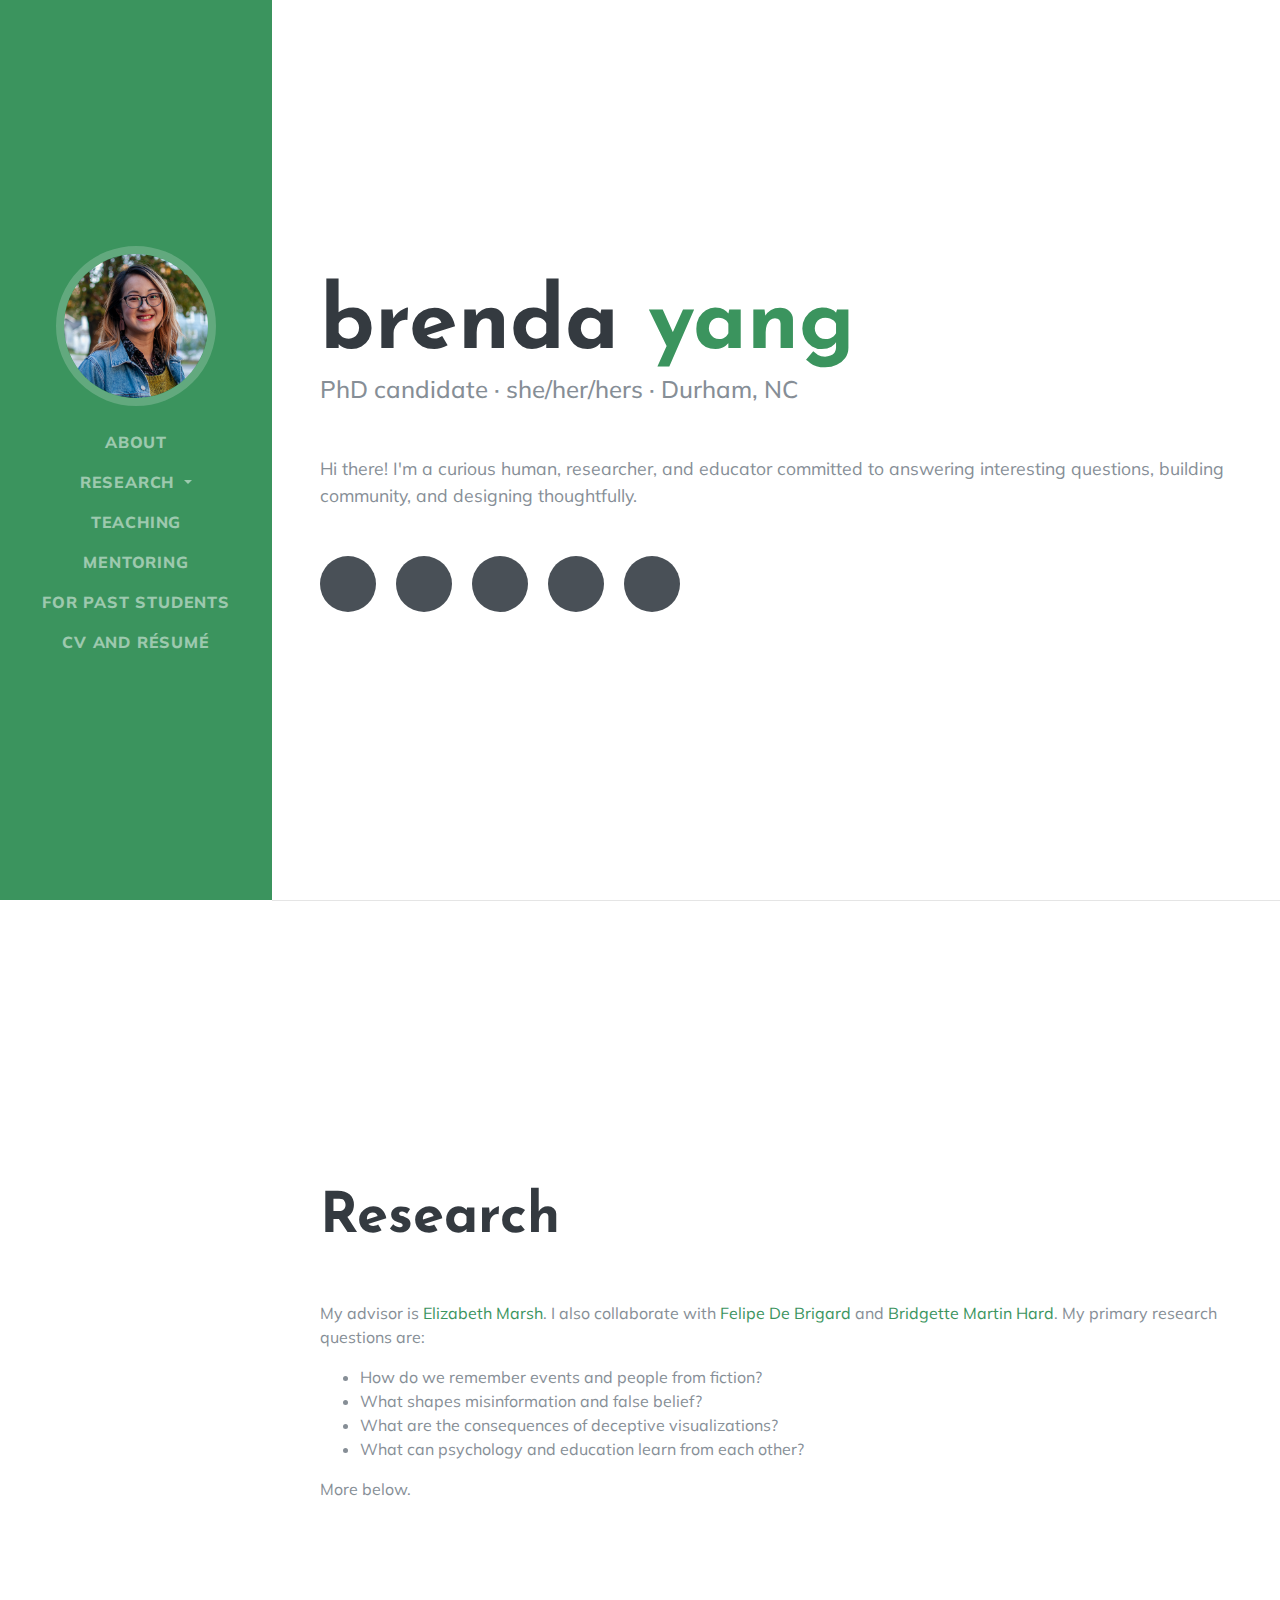
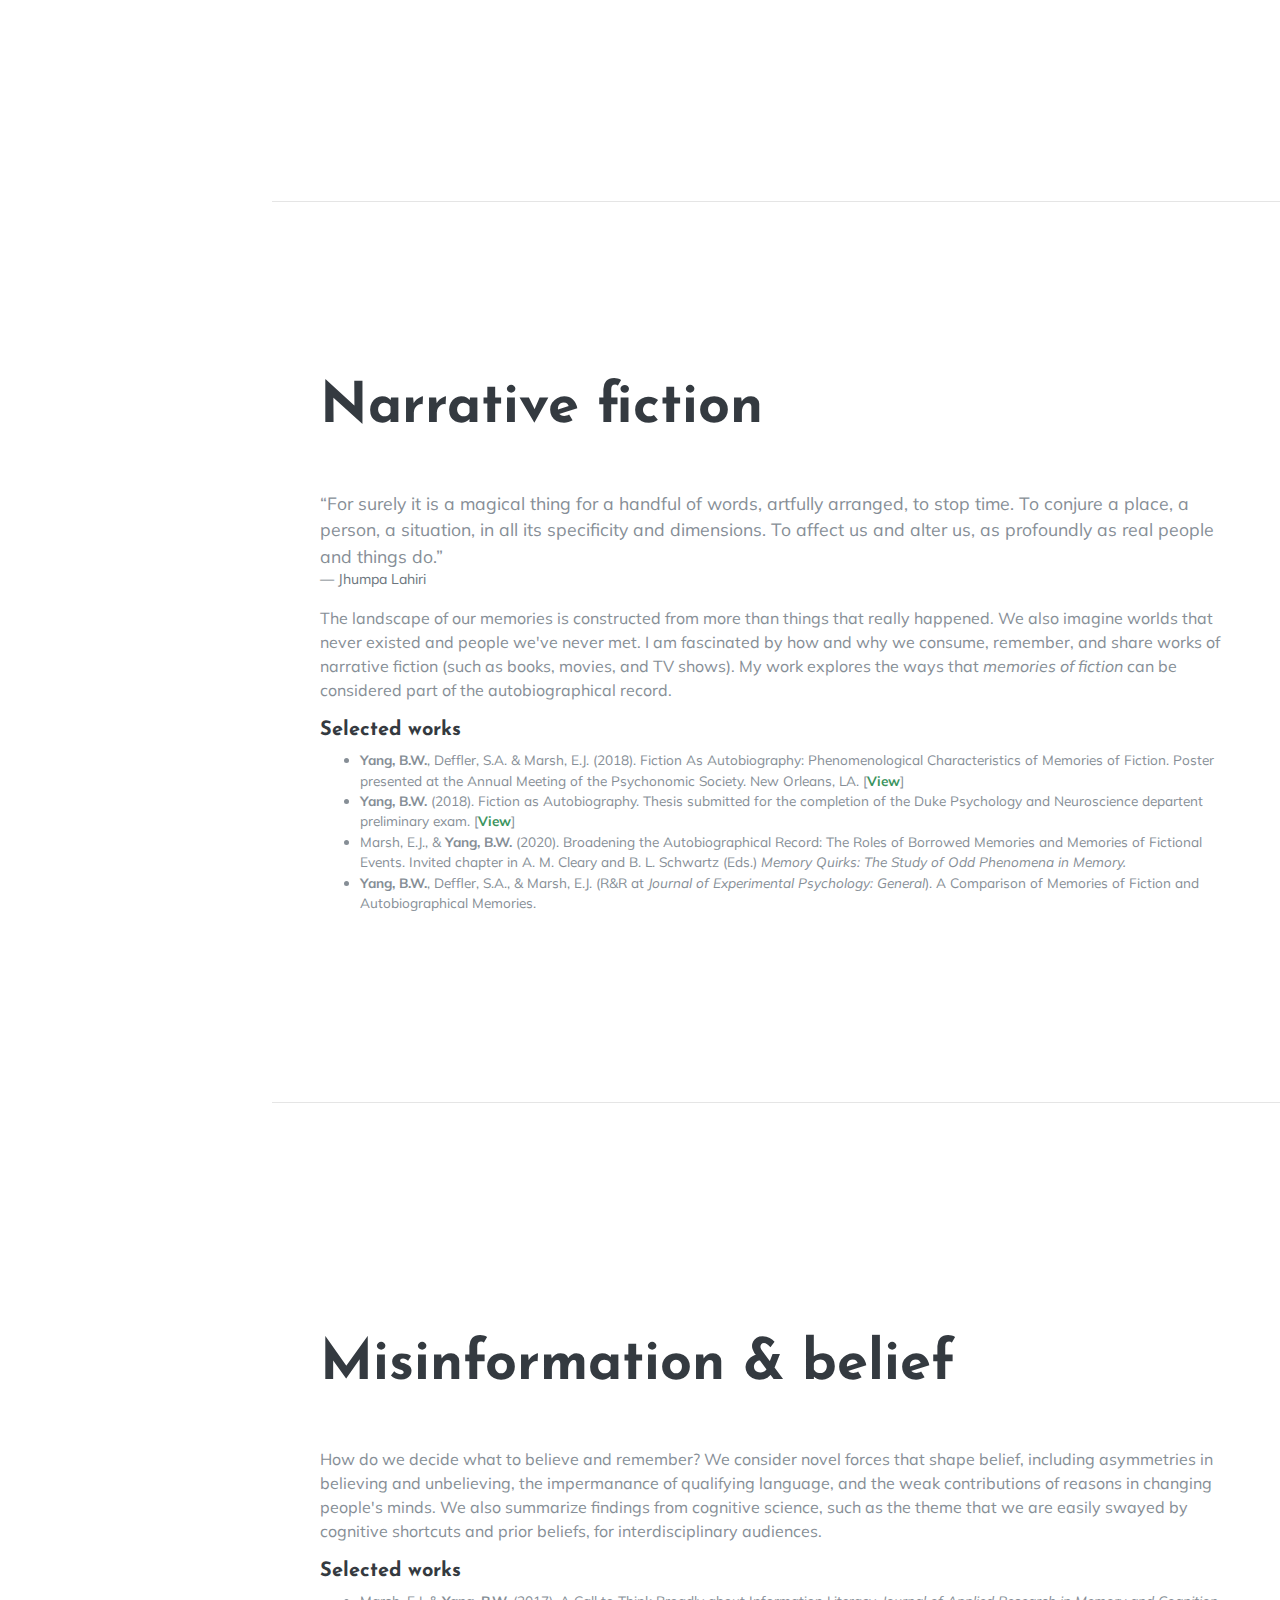
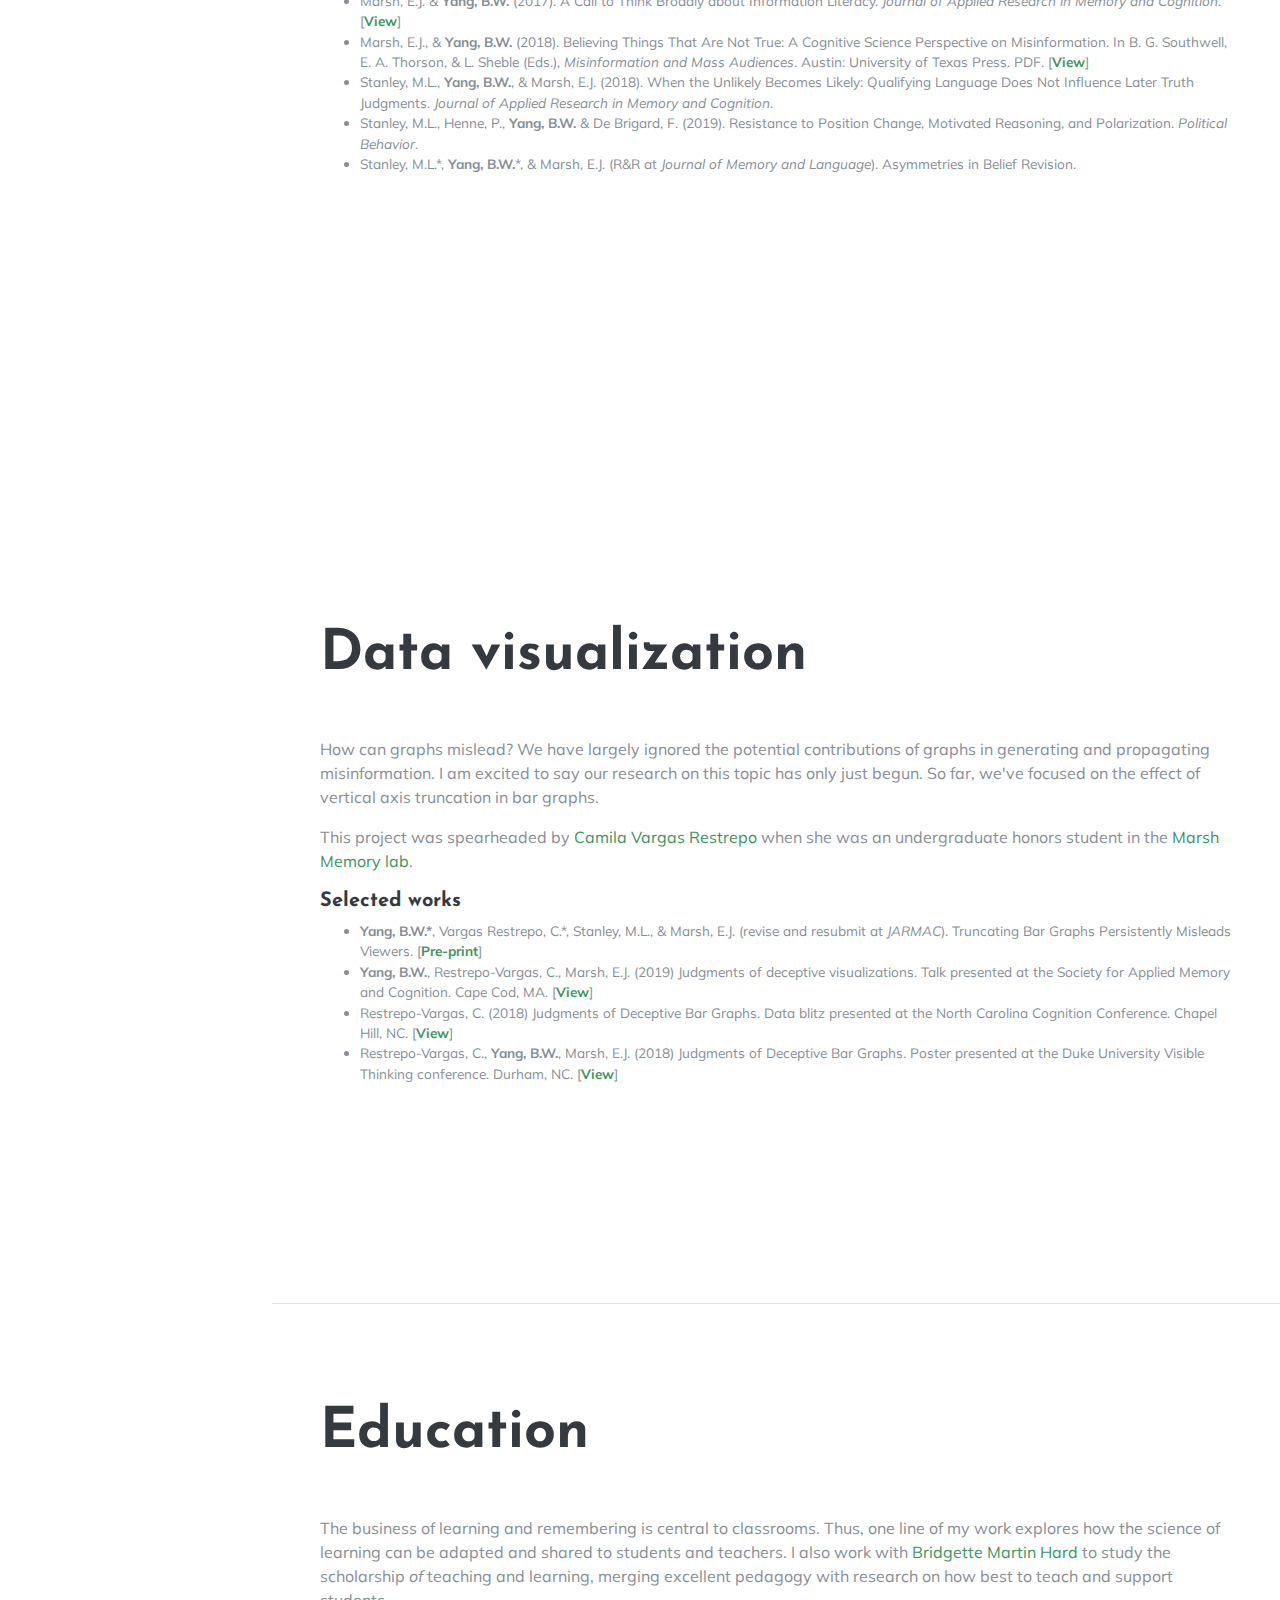
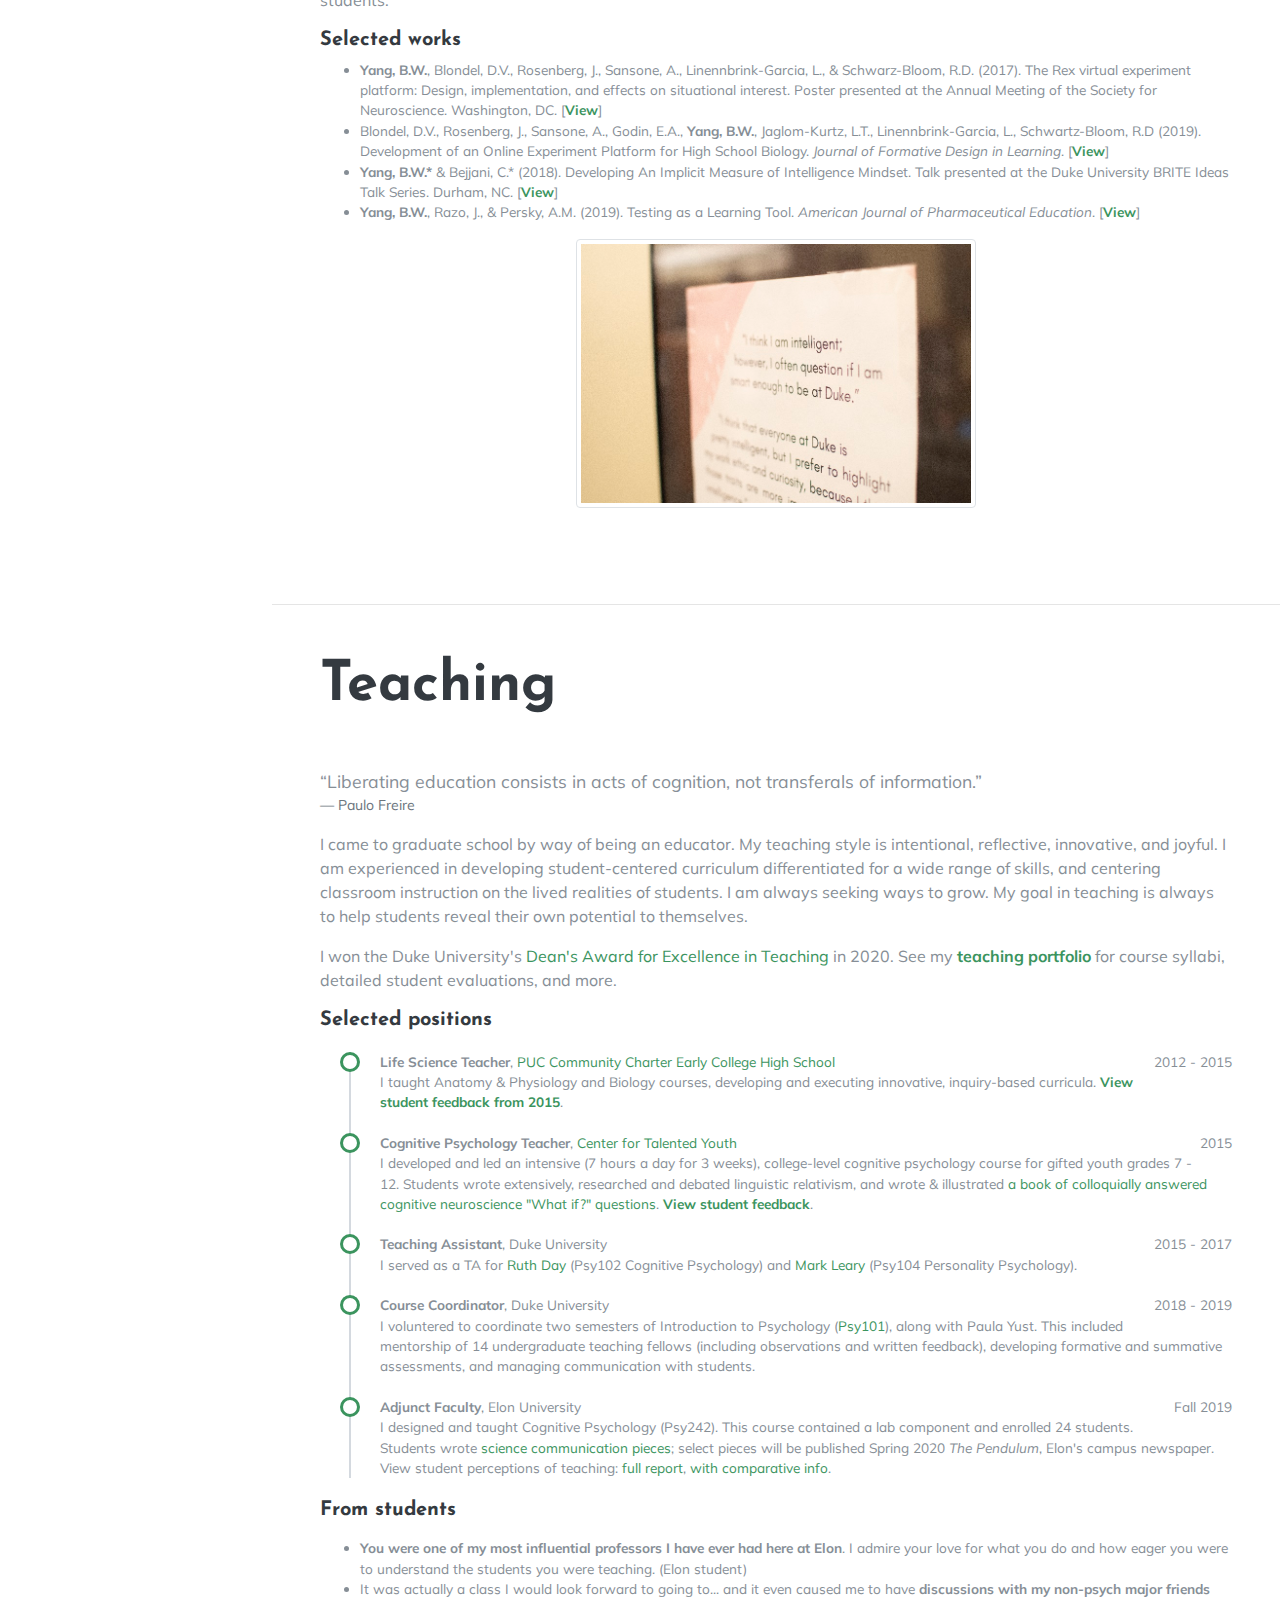
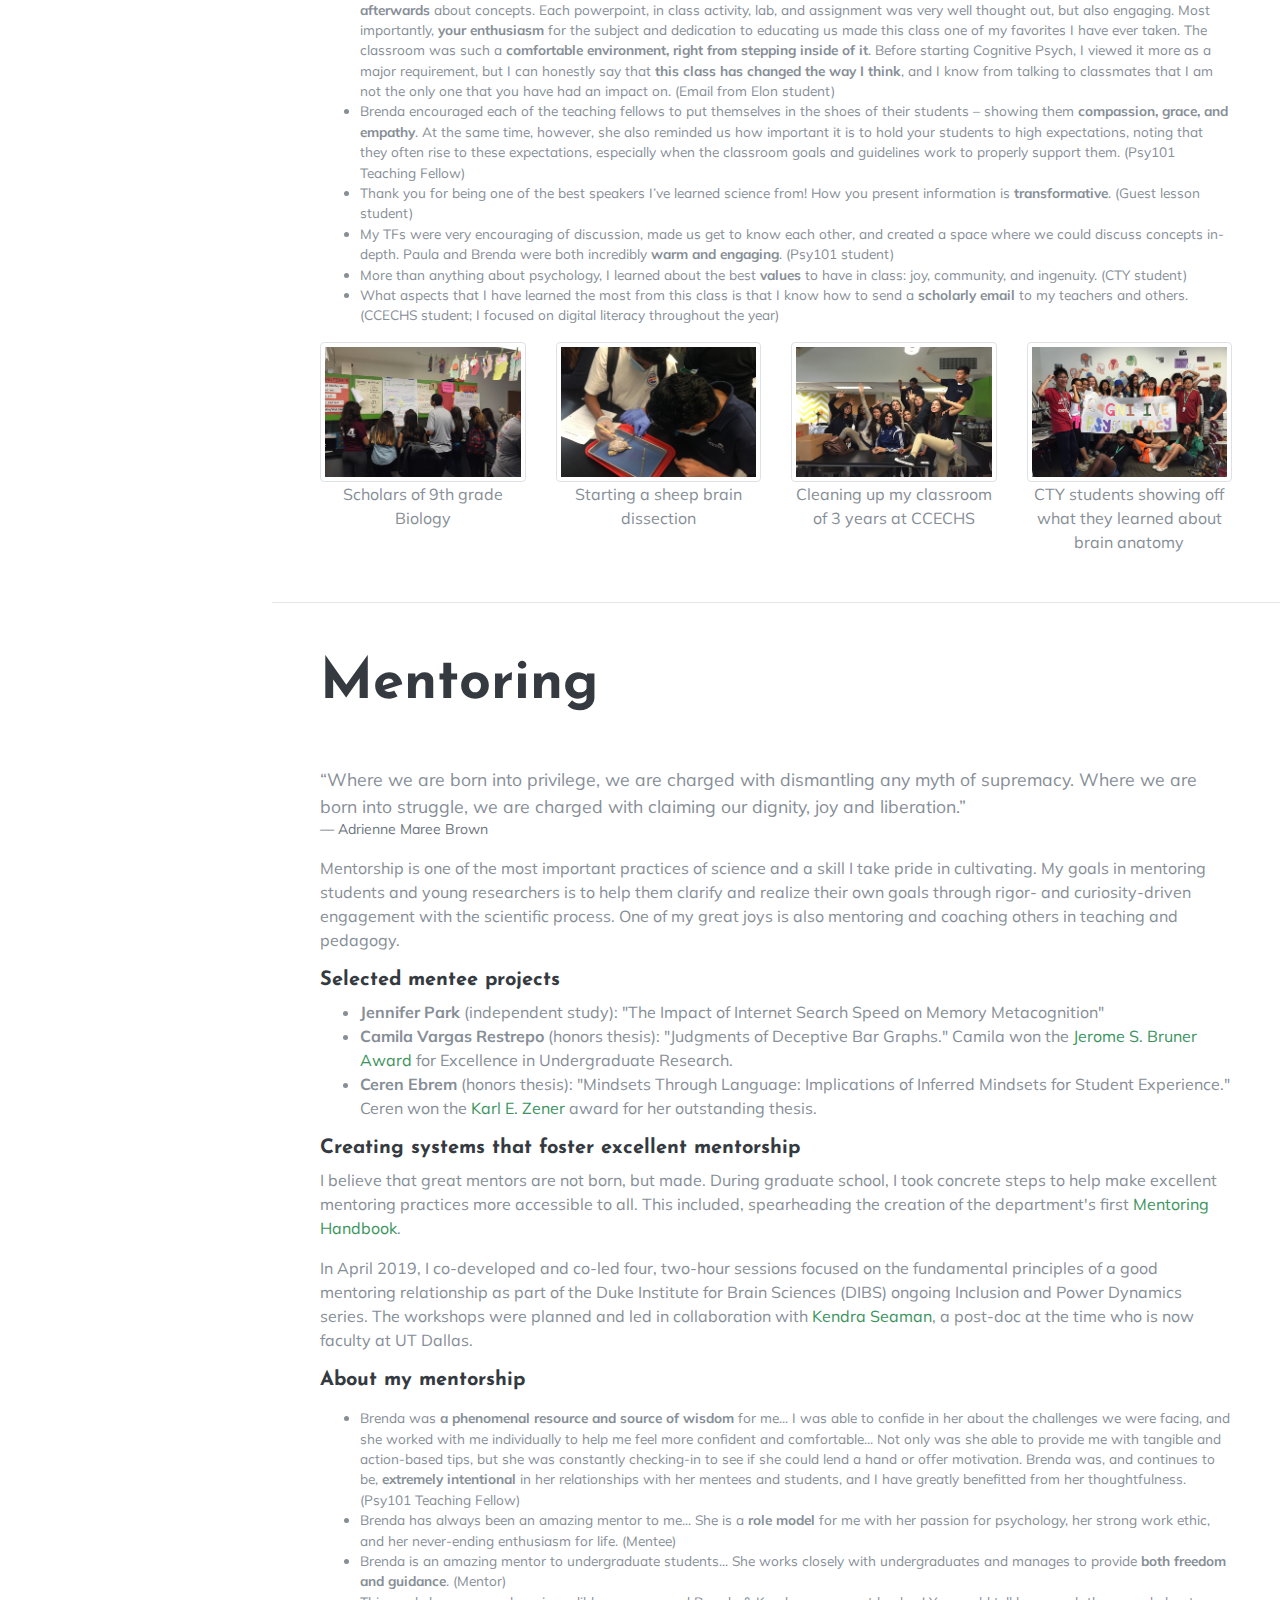
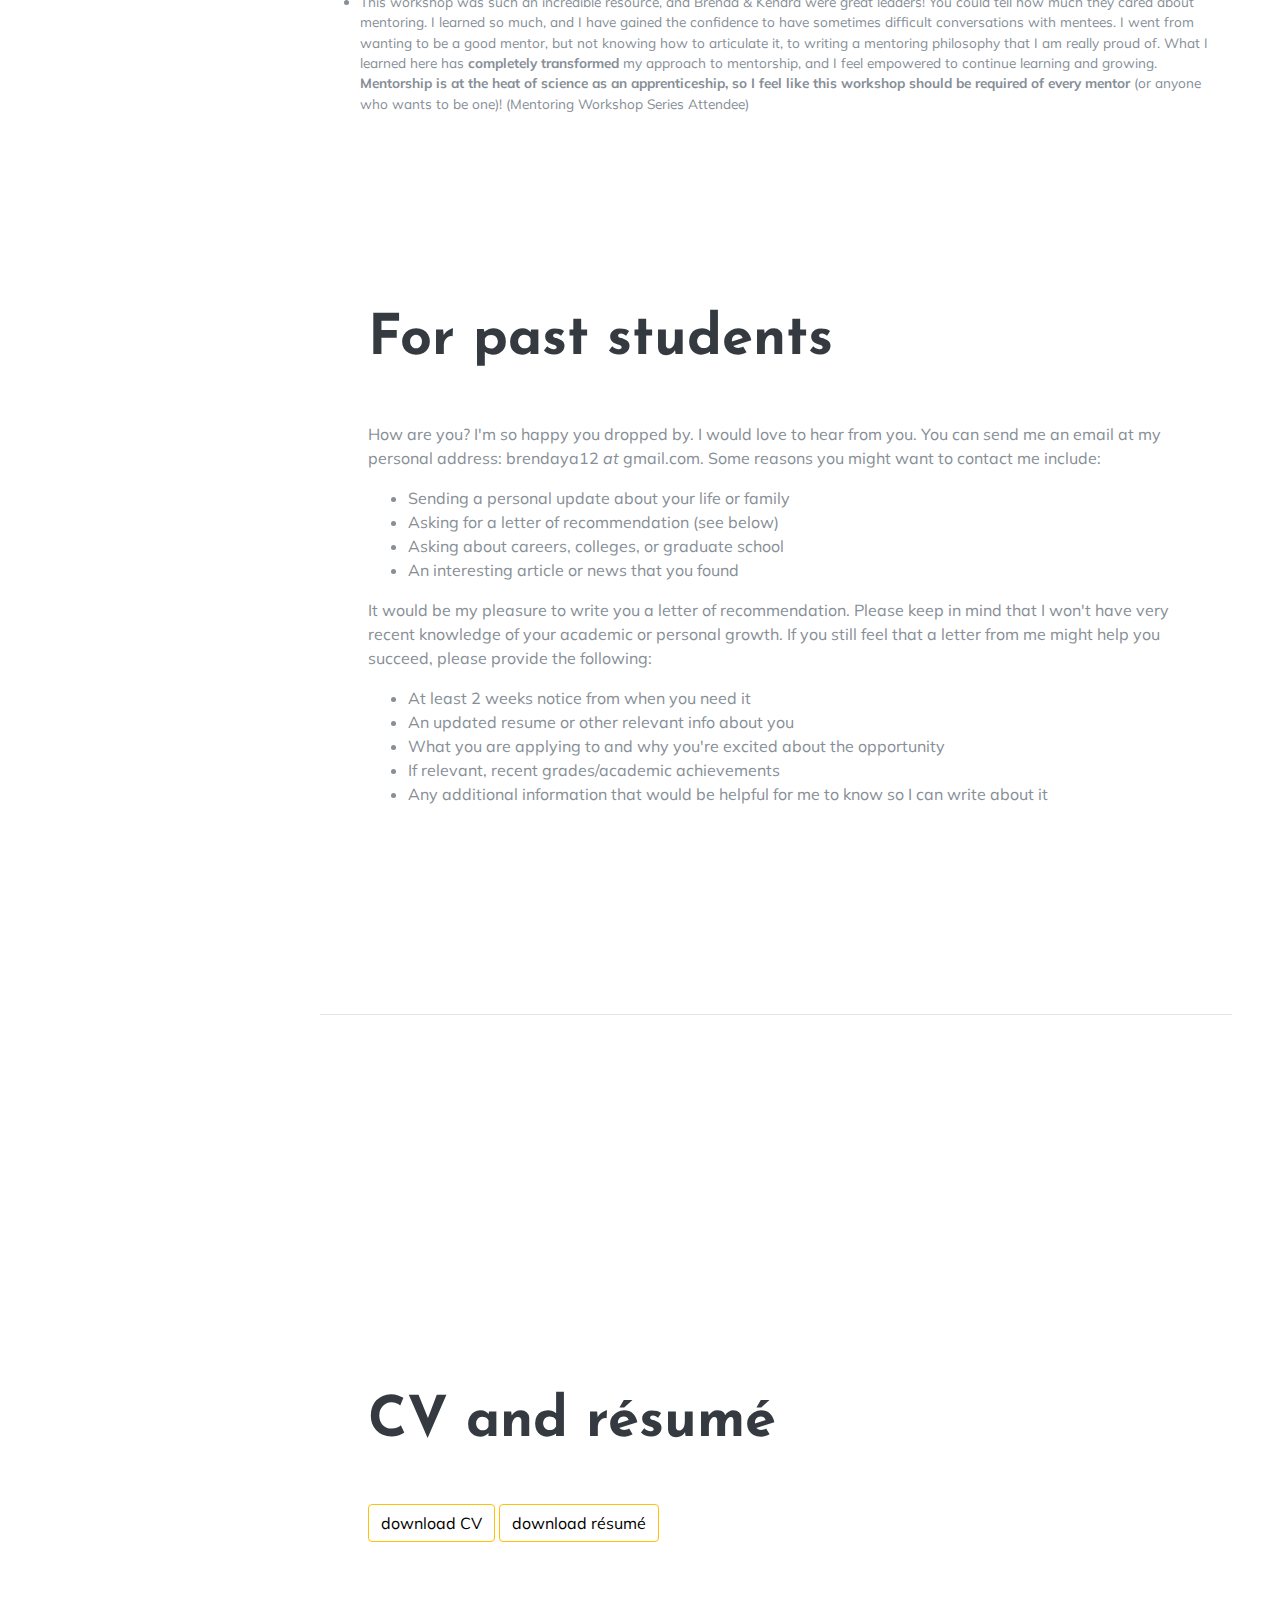
==== index.html @ 09338f6c "Merge remote-tracking branch 'origin/master'" ====
<!DOCTYPE html>
<html lang="en">
<head>

  <meta charset="utf-8">
  <meta name="viewport" content="width=device-width, initial-scale=1, shrink-to-fit=no">
  <meta name="description" content="">
  <meta name="author" content="">

  <title>brendayang.com</title>  
  
  <!-- google analytics -->
  <!-- Global site tag (gtag.js) - Google Analytics -->
	<script async src="https://www.googletagmanager.com/gtag/js?id=UA-28763031-2"></script>
	<script>
  window.dataLayer = window.dataLayer || [];
  function gtag(){dataLayer.push(arguments);}
  gtag('js', new Date());

  gtag('config', 'UA-28763031-2');
</script>

  
  <!-- favicon -->
  <link rel='icon' href='favicon.ico' type='image/x-icon'/ >
  <link rel="apple-touch-icon" sizes="180x180" href="/apple-touch-icon.png">
<link rel="icon" type="image/png" sizes="32x32" href="/favicon-32x32.png">
<link rel="icon" type="image/png" sizes="16x16" href="/favicon-16x16.png">
<link rel="manifest" href="/site.webmanifest">
  

  <!-- Bootstrap core CSS -->
  <link href="vendor/bootstrap/css/bootstrap.min.css" rel="stylesheet">

  <!-- Custom fonts for this template -->
  <link href="https://fonts.googleapis.com/css?family=Saira+Extra+Condensed:500,700" rel="stylesheet">
  <link href="https://fonts.googleapis.com/css?family=Muli:400,400i,800,800i" rel="stylesheet">
  <link href="vendor/fontawesome-free/css/all.min.css" rel="stylesheet">
  
  <link href="https://fonts.googleapis.com/css?family=Josefin+Sans" rel="stylesheet">
  
  <!-- include Bootstrap -->
  <!-- Latest compiled and minified CSS -->
	<link rel="stylesheet" href="https://maxcdn.bootstrapcdn.com/bootstrap/4.3.1/css/bootstrap.min.css">
	
	<!-- include fontawesome-->
	<link rel="stylesheet" href="https://use.fontawesome.com/releases/v5.8.2/css/all.css" integrity="sha384-oS3vJWv+0UjzBfQzYUhtDYW+Pj2yciDJxpsK1OYPAYjqT085Qq/1cq5FLXAZQ7Ay" crossorigin="anonymous">

  <!-- Custom styles for this template -->
  <link href="css/resume.min.css" rel="stylesheet">
  <link href="css/jquery.bsPhotoGallery.css" rel="stylesheet">

</head>

<body id="page-top">

  <nav class="navbar navbar-expand-lg navbar-dark bg-primary fixed-top" id="sideNav">
    <a class="navbar-brand js-scroll-trigger" href="#page-top">
      <span class="d-block d-lg-none">Brenda Yang</span>
      <span class="d-none d-lg-block">
        <img class="img-fluid img-profile rounded-circle mx-auto mb-2" src="img/profile.jpg" alt="">
      </span>
    </a>
	
    <button class="navbar-toggler" type="button" data-toggle="collapse" data-target="#navbarSupportedContent" aria-controls="navbarSupportedContent" aria-expanded="false" aria-label="Toggle navigation">
      <span class="navbar-toggler-icon"></span>
    </button>
	
    <div class="collapse navbar-collapse" id="navbarSupportedContent">
      <ul class="navbar-nav">
        <li class="nav-item">
          <a class="nav-link js-scroll-trigger" href="#about">About</a>
        </li>
		
		<!-- research interests dropdown -->
		<li class="nav-item dropdown">
			<a class="nav-link dropdown-toggle" href="#" id="navbarDropdown" role="button" data-toggle="dropdown" aria-haspopup="true" aria-expanded="false">
          Research
        </a>
			<div class="dropdown-menu" aria-labelledby="navbarDropdown">
          <a class="dropdown-item" href="#fiction">Narrative fiction</a>
          <a class="dropdown-item" href="#misinformation">Misinformation</a>
		  <a class="dropdown-item" href="#datavis">Data visualization</a>
		  <a class="dropdown-item" href="#education">Education</a>
        </div>
      </li>
		
        <li class="nav-item">
          <a class="nav-link js-scroll-trigger" href="#teaching">Teaching</a>
        </li>

		<li class="nav-item">
          <a class="nav-link js-scroll-trigger" href="#mentoring">Mentoring</a>
        </li>

		
        <li class="nav-item">
          <a class="nav-link js-scroll-trigger" href="#paststudents">For Past Students</a>
        </li>
		<li class="nav-item">
          <a class="nav-link js-scroll-trigger" href="#CV">CV and Résumé</a>
        </li>
      </ul>
    </div>
  </nav>

  <div class="container-fluid p-0">

  <!-- quickabout -->
    <section class="resume-section p-3 p-lg-5 d-flex align-items-center" id="about">
      <div class="w-100">
        <h1 class="mb-0">brenda
          <span class="text-primary">yang</span>
        </h1>
        <div class="subheading mb-5">PhD candidate · she/her/hers · Durham, NC
        </div>
        <p class="lead mb-5">Hi there! I'm a curious human, researcher, and educator committed to answering interesting questions, building community, and designing thoughtfully.</p>
	
        <div class="social-icons">
          <a href="https://www.linkedin.com/in/brendayang">
            <i class="fab fa-linkedin-in"></i>
          </a>
		  <a href="https://scholar.google.com/citations?pli=1&authuser=1&user=Qf4mnvcAAAAJ" alt = "Google Scholar profile">
            <i class="fab fa-google"></i>
          </a>
          <a href="https://twitter.com/brendawyang">
            <i class="fab fa-twitter"></i>
          </a>
          <a href="https://open.spotify.com/user/brendayang">
            <i class="fab fa-spotify"></i>
          </a>
		  <a href="https://bethereinfive.tumblr.com">
            <i class="fas fa-camera"></i>
          </a>
        </div>
      </div>
    </section>

    <hr class="m-0">

	<!-- quickresearch -->
    <section class="resume-section p-3 p-lg-5 d-flex align-items-center" id="research">
      <div class="w-100">
        <h2 class="mb-5">Research</h2>
	<p>My advisor is <a href="https://www.marshmemorylab.com/" target="_new">Elizabeth Marsh</a>. I also collaborate with <a href="https://felipedebrigard.com/" target="_new">Felipe De Brigard</a> and <a href="https://psychandneuro.duke.edu/people/bridgette-martin-hard">Bridgette Martin Hard</a>. My primary research questions are:</p>
	
	<ul>
		<li>How do we remember events and people from fiction?</li>
		<li>What shapes misinformation and false belief?</li>
		<li>What are the consequences of deceptive visualizations?</li>
		<li>What can psychology and education learn from each other?</li>
	</ul>
	
	<p>More below.</p>
		
	</section>
	
	<hr class="m-0">
	
	<!-- quickfiction -->
	 <section class="resume-section p-3 p-lg-5 d-flex align-items-center" id="fiction">
      <div class="w-100">
        <h2 class="mb-5">Narrative fiction</h2>

	   
	   <blockquote>
		<p class="mb-0">“For surely it is a magical thing for a handful of words, artfully arranged, to stop time. To conjure a place, a person, a situation, in all its specificity and dimensions. To affect us and alter us, as profoundly as real people and things do.”</p>
		<footer class="blockquote-footer">Jhumpa Lahiri</footer>
		</blockquote>
		
		<p>The landscape of our memories is constructed from more than things that really happened. We also imagine worlds that never existed and people we've never met. I am fascinated by how and why we consume, remember, and share works of narrative fiction (such as books, movies, and TV shows). My work explores the ways that <i>memories of fiction</i> can be considered part of the autobiographical record.</p>
	   
	   <!-- fiction cites -->
	   <h5>Selected works</h5>
	    <ul class="fa-ul mb-0 citations">
		<li><span class="fa-li citations" ><i class="fas fa-grip-horizontal text-warning" ></i></span>
			<b>Yang, B.W.</b>, Deffler, S.A. &amp; Marsh, E.J. (2018). Fiction As Autobiography: Phenomenological Characteristics of Memories of Fiction. Poster presented at the Annual Meeting of the Psychonomic Society. New Orleans, LA. [<a href="https://osf.io/259fv/" target="_new"><b>View</b></a>]
		</li>
		
		<li><span class="fa-li" ><i class="far fa-file-alt text-warning" ></i></span>
			<b>Yang, B.W.</b> (2018). Fiction as Autobiography. Thesis submitted for the completion of the Duke Psychology and Neuroscience departent preliminary exam. [<a href="https://thesiscommons.org/th6j2"><b>View</b></a>]
		</li>
		
		<li><span class="fa-li" ><i class="far fa-file-alt text-warning" ></i></span>
			Marsh, E.J., & <b>Yang, B.W.</b> (2020). Broadening the Autobiographical Record: The Roles of Borrowed Memories and Memories of Fictional Events. Invited chapter in A. M. Cleary and B. L. Schwartz (Eds.) <i>Memory Quirks: The Study of Odd Phenomena in Memory.</i></a>
		</li>
		
		<li><span class="fa-li" ><i class="far fa-file-alt text-warning" ></i></span>
			<b>Yang, B.W.</b>, Deffler, S.A., &amp; Marsh, E.J. (R&amp;R at <i>Journal of Experimental Psychology: General</i>). A Comparison of Memories of Fiction and Autobiographical Memories.</a>
		</li>
		
		
		
				
		
		
		</ul>
		</p>
		
		
	</section>
	
	<hr class="m-0">
	
	 <section class="resume-section p-3 p-lg-5 d-flex align-items-center" id="misinformation">
      <div class="w-100">
	  
	  <h2 class="mb-5">Misinformation &amp; belief</h2>
	  <p>How do we decide what to believe and remember? We consider novel forces that shape belief, including asymmetries in believing and unbelieving, the impermanance of qualifying language, and the weak contributions of reasons in changing people's minds. We also summarize findings from cognitive science, such as the theme that we are easily swayed by cognitive shortcuts and prior beliefs, for interdisciplinary audiences.  </p>
	  
	  <!-- misinformation cites -->
	  <h5>Selected works</h5>
	  <ul class="fa-ul mb-0 citations">
		 <li><span class="fa-li" ><i class="far fa-file-alt text-warning" ></i></span>
			Marsh, E.J. &amp; <b>Yang, B.W.</b> (2017). A Call to Think Broadly about Information Literacy. <i>Journal of Applied Research in Memory and Cognition</i>. [<a href="https://www.sciencedirect.com/science/article/pii/S2211368117301985"><b>View</b></a>]</li>
		<li><span class="fa-li" ><i class="fas fa-book text-warning" ></i></span>
			Marsh, E.J., &amp; <b>Yang, B.W.</b> (2018). Believing Things That Are Not True: A Cognitive Science Perspective on Misinformation. In B. G. Southwell, E. A. Thorson, &amp; L. Sheble (Eds.), <i>Misinformation and Mass Audiences</i>. Austin: University of Texas Press. PDF. [<a href="https://marshlab.psych.duke.edu/publications/MarshYang2017_Chapter.pdf"><b>View</b></a>]
		</li>
		<li><span class="fa-li" ><i class="far fa-file-alt text-warning" ></i></span>
			Stanley, M.L., <b>Yang, B.W.</b>, &amp; Marsh, E.J. (2018). When the Unlikely Becomes Likely: Qualifying Language Does Not Influence Later Truth Judgments. <i>Journal of Applied Research in Memory and Cognition</i>.
		</li>
		<li><span class="fa-li" ><i class="far fa-file-alt text-warning" ></i></span>
			Stanley, M.L., Henne, P., <b>Yang, B.W.</b> &amp; De Brigard, F. (2019). Resistance to Position Change, Motivated Reasoning, and Polarization. <i>Political Behavior</i>.
		</li>
		<li><span class="fa-li" ><i class="far fa-file-alt text-warning" ></i></span>
			 Stanley, M.L.*, <b>Yang, B.W.</b>*, &amp; Marsh, E.J. (R&amp;R at <i>Journal of Memory and Language</i>). Asymmetries in Belief Revision.
		</li>
	   </ul>
	  
	  </div>
	  </section>
	  
	  <section class="resume-section p-3 p-lg-5 d-flex align-items-center" id="datavis">
	  <div class="w-100">
	  
      <h2 class="mb-5">Data visualization</h2>
		<p>How can graphs mislead? We have largely ignored the potential contributions of graphs in generating and propagating misinformation. I am excited to say our research on this topic has only just begun. So far, we've focused on the effect of vertical axis truncation in bar graphs.</p>
		
		<p>This project was spearheaded by <a href="https://cavarres.com/" target="_new">Camila Vargas Restrepo</a> when she was an undergraduate honors student in the <a href="https://www.marshmemorylab.com/">Marsh Memory lab</a>.</p>
		
		<!-- data vis cites -->
		<h5>Selected works</h5>
		<ul class="fa-ul mb-0 citations">
		
		<li><span class="fa-li" ><i class="far fa-file-alt text-warning" ></i></span>
			<b>Yang, B.W.*</b>, Vargas Restrepo, C.*, Stanley, M.L., &amp; Marsh, E.J. (revise and resubmit at <i>JARMAC</i>). Truncating Bar Graphs Persistently Misleads Viewers.</a> [<b><a href="https://psyarxiv.com/7aq4h/">Pre-print</a></b>]
		</li>
				<li><span class="fa-li" ><i class="fas fa-comment text-warning"></i></span>
			<b>Yang, B.W.</b>, Restrepo-Vargas, C., Marsh, E.J. (2019) Judgments of deceptive visualizations. Talk presented at the Society for Applied Memory and Cognition. Cape Cod, MA. [<a href="https://osf.io/ebpf2/" target="_new"><b>View</b></a>]
		</li>
		<!--
		<li id = "research"><span class="fa-li" ><i class="fas fa-comment text-warning" ></i></span>
			<b>Yang, B.W.</b> (2018). Judgments of Deceptive Visualizations. Talk presented at the Duke University Center for Cognitive Neuroscience talk series. Durham, NC. [<a href="https://osf.io/zt79v/" target="_new"><b>View</b></a>]
		</li>
		-->
		<li><span class="fa-li" ><i class="fas fa-comment text-warning" ></i></span>
			Restrepo-Vargas, C. (2018) Judgments of Deceptive Bar Graphs. Data blitz presented at the North Carolina Cognition Conference. Chapel Hill, NC. [<a href="https://osf.io/rbtne/" target="_new"><b>View</b></a>]
		</li>
		<li><span class="fa-li" ><i class="fas fa-grip-horizontal text-warning"></i></span>
			Restrepo-Vargas, C., <b>Yang, B.W.</b>, Marsh, E.J. (2018) Judgments of Deceptive Bar Graphs. Poster presented at the Duke University Visible Thinking conference. Durham, NC. [<a href="https://osf.io/k75jt/" target="_new"><b>View</b></a>]
		</li>

		</ul>
		
		</div>
		</section>
		
		<hr class="m-0">
		
	<section class="resume-section p-3 p-lg-5 d-flex align-items-center" id="education">
      <div class="w-100">
        <h2 class="mb-5">Education</h2>
		
		<p>The business of learning and remembering is central to classrooms. Thus, one line of my work explores how the science of learning can be adapted and shared to students and teachers. I also work with <a href="https://sites.duke.edu/britelab/" target="_new">Bridgette Martin Hard</a> to study the scholarship <i>of</i> teaching and learning, merging excellent pedagogy with research on how best to teach and support students.</p>
		
		<!-- education cites -->
		<h5>Selected works</h5>
		<ul class="fa-ul mb-0 citations">				
			
			<li><span class="fa-li" ><i class="fas fa-grip-horizontal text-warning"></i></span>
			<b>Yang, B.W.</b>, Blondel, D.V., Rosenberg, J., Sansone, A., Linennbrink-Garcia, L., &amp;  Schwarz-Bloom, R.D. (2017). The Rex virtual experiment platform: Design, implementation, and effects on situational interest. Poster presented at the Annual Meeting of the Society for Neuroscience. Washington, DC. [<a href="https://osf.io/h79te/" target="_new"><b>View</b></a>]</li>
			
			<li><span class="fa-li" ><i class="far fa-file-alt text-warning"></i></span>
			Blondel, D.V., Rosenberg, J., Sansone, A., Godin, E.A., <b>Yang, B.W.</b>, Jaglom-Kurtz, L.T., Linennbrink-Garcia, L., Schwartz-Bloom, R.D (2019). Development of an Online Experiment Platform for High School Biology. <i>Journal of Formative Design in Learning</i>. [<b><a href="https://link.springer.com/article/10.1007/s41686-019-00030-5" target="_new">View</a></b>]</li> 			
			<li id = "research"><span class="fa-li" ><i class="fas fa-comment text-warning" ></i></span>
			<b>Yang, B.W.*</b> &amp; Bejjani, C.* (2018). Developing An Implicit Measure of Intelligence Mindset. Talk presented at the Duke University BRITE Ideas Talk Series. Durham, NC. [<a href="https://docs.google.com/presentation/d/1HhrLGoGYro3lDYHnrALu1mX2-Cm-0MIbuFbx9j2LUiI/edit?usp=sharing" target="_new"><b>View</b></a>]</li>
			
			<li><span class="fa-li" ><i class="far fa-file-alt text-warning" ></i></span>
			<b>Yang, B.W.</b>, Razo, J., &amp; Persky, A.M. (2019). Testing as a Learning Tool. <i>American Journal of Pharmaceutical Education</i>. [<a href="https://www.ajpe.org/doi/pdf/10.5688/ajpe7324" target="_new"><b>View</b></a>]</li>
		</ul>
	  

	  
	  <p>
		
		<center><div class="row">
			<div class="col-md-12 col-sm-6">
				<div class="thumbnail">
					<img src="img/exhibit.jpg" class="img-thumbnail" alt="An example of an exhibit quote: 'I think I am intelligence; however, I often question if I am smart enough to be at Duke.'" width=400px>
					<div class="caption">
						
					</div>
				</div>
		
		</div></center>
	  
	</div>
    </section>

    <hr class="m-0">

	<!-- quickteaching-->
    <section class="resume-section p-3 p-lg-5 d-flex align-items-center" id="teaching">
      <div class="w-100">
        <h2 class="mb-5">Teaching</h2>

		<blockquote>
		<p class="mb-0">“Liberating education consists in acts of cognition, not transferals of information.”</p>
		<footer class="blockquote-footer">Paulo Freire</footer>
		</blockquote>
		
		
        <p>I came to graduate school by way of being an educator. My teaching style is intentional, reflective, innovative, and joyful. I am experienced in developing student-centered curriculum differentiated for a wide range of skills, and centering classroom instruction on the lived realities of students. I am always seeking ways to grow. My goal in teaching is always to help students reveal their own potential to themselves.</p>
		
		<p>I won the Duke University's <a href="https://gradschool.duke.edu/about/news/2020-dean-s-awards-brenda-yang">Dean's Award for Excellence in Teaching</a> in 2020. See my <a href="https://sites.google.com/view/brendayang-teaching/home?authuser=0" target="_new"><b>teaching portfolio</b></a> for course syllabi, detailed student evaluations, and more.</p>
		<p>
		
		<!-- https://www.w3schools.com/howto/howto_css_timeline.asp -->
		<h5>Selected positions</h5>
		<ul class="timeline citations">
		<li>
		<b>Life Science Teacher</b>, <a href="https://www.pucschools.org/ccechs/" target="_new">PUC Community Charter Early College High School</a>
		<p class="float-right">2012 - 2015</a>
		<p>I taught Anatomy &amp; Physiology and Biology courses, developing and executing innovative, inquiry-based curricula. <a href="https://docs.google.com/spreadsheets/d/1vqFMpDI10SK1tW_jDjg8ZjUbWwX0FJSy-rdfZqPfA7A/edit?usp=sharing" target="_new"><b>View student feedback from 2015</b></a>.</p>
		</li>
		<li>
		<b>Cognitive Psychology Teacher</b>, <a href="https://cty.jhu.edu/" target="_new">Center for Talented Youth</a>
		<p class="float-right">2015</p>
		<p>I developed and led an intensive (7 hours a day for 3 weeks), college-level cognitive psychology course for gifted youth grades 7 - 12. Students wrote extensively, researched and debated linguistic relativism, and wrote &amp; illustrated <a href="files/CTY-WhatIf.pdf">a book of colloquially answered cognitive neuroscience "What if?" questions</a>. <a href="files/CTY-COGN-2016.pdf" target="_new"><b>View student feedback</b></a>.</p>
				</li>
				<li>
					<b>Teaching Assistant</b>, Duke University
					<p class="float-right">2015 - 2017
					<p>I served as a TA for <a href="http://people.duke.edu/~ruthday/research.html" target="_new">Ruth Day</a> (Psy102 Cognitive Psychology) and <a href="http://people.duke.edu/~leary/" target="_new">Mark Leary</a> (Psy104 Personality Psychology).</p>
				</li>
				<li>
					<b>Course Coordinator</b>, Duke University 
					<p class="float-right">2018 - 2019</p>
					<p>I voluntered to coordinate two semesters of Introduction to Psychology (<a href="https://sites.duke.edu/psych101/" target="_new">Psy101</a>), along with Paula Yust. This included mentorship of 14 undergraduate teaching fellows (including observations and written feedback), developing formative and summative assessments, and managing communication with students.</p>
				</li>
				<li>
					<b>Adjunct Faculty</b>, Elon University 
					<p class="float-right">Fall 2019</p>
					<p>I designed and taught Cognitive Psychology (Psy242). This course contained a lab component and enrolled 24 students. Students wrote <a href="https://sites.duke.edu/themind/" target="_new">science communication pieces</a>; select pieces will be published Spring 2020 <i>The Pendulum</i>, Elon's campus newspaper. View student perceptions of teaching: <a href="files/Elon-SPoT.pdf">full report</a>, <a href="files/Elon-SpOT-compare.pdf">with comparative info</a>.</p>
					
				</li>
			</ul>
		
		<h5>From students</h5>
		<p>
		<ul class="fa-ul mb-0 citations">
			
			<li><span class="fa-li"><i class="fas fa-quote-left text-warning"></i></span>
			<b>You were one of my most influential professors I have ever had here at Elon</b>. I admire your love for what you do and how eager you were to understand the students you were teaching. (Elon student) </li>
			<li><span class="fa-li"><i class="fas fa-quote-left text-warning"></i></span>
			It was actually a class I would look forward to going to... and it even caused me to have <b>discussions with my non-psych major friends afterwards</b> about concepts. Each powerpoint, in class activity, lab, and assignment was very well thought out, but also engaging. Most importantly, <b>your enthusiasm</b> for the subject and dedication to educating us made this class one of my favorites I have ever taken. The classroom was such a <b>comfortable environment, right from stepping inside of it</b>. Before starting Cognitive Psych, I viewed it more as a major requirement, but I can honestly say that <b>this class has changed the way I think</b>, and I know from talking to classmates that I am not the only one that you have had an impact on. (Email from Elon student) </li>
			<!--<li><span class="fa-li"><i class="fas fa-quote-left text-warning"></i></span>
			I really enjoy the layout of the class. The powerpoints are very engaging and well made, which helps everyone pay attention and stay focused. I also enjoy how comfortable the class environment is. <b>People don't have to worry about saying the wrong answer or asking a question when they don't understand</b>, which helps facilitate learning. (Elon student) </li>-->
			<li><span class="fa-li"><i class="fas fa-quote-left text-warning"></i></span>
			Brenda encouraged each of the teaching fellows to put themselves in the shoes of their students – showing them <b>compassion, grace, and empathy</b>. At the same time, however, she also reminded us how important it is to hold your students to high expectations, noting that they often rise to these expectations, especially when the classroom goals and guidelines work to properly support them. (Psy101 Teaching Fellow)</li>
			<li><span class="fa-li"><i class="fas fa-quote-left text-warning"></i></span>Thank you for being one of the best speakers I’ve learned science from! How you present information is <b>transformative</b>. (Guest lesson student)</li>
			<li><span class="fa-li"><i class="fas fa-quote-left text-warning"></i></span>
			My TFs were very encouraging of discussion, made us get to know each other, and created a space where we could discuss concepts in-depth. Paula and Brenda were both incredibly <b>warm and engaging</b>. (Psy101 student) </li>
			<!--<li><span class="fa-li"><i class="fas fa-quote-left text-warning"></i></span>
			Brenda was an excellent instructor for the course. She was always very friendly and made you feel very comfortable in the discussion section. ... She always explained things very clearly and was obviously organized, and I greatly enjoyed having her as a resource and instructor throughout the duration of the course. She was very effectively able to turn the discussion section into a closer and more personal setting than would otherwise be found within the bigger lecture hall. I always enjoyed coming to her section. (Psy102 student) </li>-->
			<li><span class="fa-li"><i class="fas fa-quote-left text-warning"></i></span>
			More than anything about psychology, I learned about the best <b>values</b> to have in class: joy, community, and ingenuity. (CTY student) </li>
			<!--<li><span class="fa-li"><i class="fas fa-quote-left text-warning"></i></span>
			The most important idea I learned is that science is quickly changing – we may look back at 1600 theories and laugh, but people in 2500 would do the same about psychology since the topic is still very new. (CTY student)</li>-->
			<li><span class="fa-li"><i class="fas fa-quote-left text-warning"></i></span>
			What aspects that I have learned the most from this class is that I know how to send a <b>scholarly email</b> to my teachers and others. (CCECHS student; I focused on digital literacy throughout the year)</li>
			<!--<li><span class="fa-li"><i class="fas fa-quote-left text-warning"></i></span>
			I liked doing the <b>dissections</b> because you learn more from it and get to see how it actually looks like, not just with pictures. (CCECHS student; I focused on inquiry-based learning throughout the year)</li>-->
			
			
			
		</ul>
		</p>
		
		
		<center><div class="row">
			<div class="col-md-3 col-sm-6">
				<div class="thumbnail">
					<img src="img/CCECHS_biology.jpg" class="img-thumbnail" alt="..." width=335px>
					<div class="caption">
						Scholars of 9th grade Biology
					</div>
				</div>
			</div>
			<div class="col-md-3 col-sm-6">
				<div class="thumbnail">
					<img src="img/CCECHS_brain.jpg" class="img-thumbnail" alt="..." width=335px>
					<div class="caption">
						Starting a sheep brain dissection
					</div>
				</div>
			</div>
			<div class="col-md-3 col-sm-6">
				<div class="thumbnail">
					<img src="img/CCECHS_goodbye.jpg" class="img-thumbnail" alt="..." width=335px>
					<div class="caption">
						Cleaning up my classroom of 3 years at CCECHS
					</div>
				</div>
			</div>
			<div class="col-md-3 col-sm-6">
				<div class="thumbnail">
					<img src="img/CTY_group.jpg" class="img-thumbnail" alt="..." width=335px>
					<div class="caption">
						CTY students showing off what they learned about brain anatomy
					</div>
				</div>
			</div>
		</div></center>
		
	
	</div>
		
	</section>

    <hr class="m-0">

	<!-- quick mentoring -->
	
	<section class="resume-section p-3 p-lg-5 d-flex align-items-center" id="mentoring">
    <div class="w-100">
        <h2 class="mb-5">Mentoring</h2>
		
		<blockquote>
		<p class="mb-0">“Where we are born into privilege, we are charged with dismantling any myth of supremacy. Where we are born into struggle, we are charged with claiming our dignity, joy and liberation.”</p>
		<footer class="blockquote-footer">Adrienne Maree Brown</footer>
		</blockquote>
		
		<p>Mentorship is one of the most important practices of science and a skill I take pride in cultivating. My goals in mentoring students and young researchers is to help them clarify and realize their own goals through rigor- and curiosity-driven engagement with the scientific process. One of my great joys is also mentoring and coaching others in teaching and pedagogy.</p>
		
		<h5>Selected mentee projects</h5>


		<ul class="fa-ul mb-0">				
			
			<li><span class="fa-li" ><i class="fas fa-user-circle text-warning"></i></span>
				<b>Jennifer Park</b> (independent study): "The Impact of Internet Search Speed on Memory Metacognition"
				
			<li><span class="fa-li" ><i class="fas fa-user-circle text-warning"></i></span>
				<b>Camila Vargas Restrepo</b> (honors thesis): "Judgments of Deceptive Bar Graphs." Camila won the <a href="https://psychandneuro.duke.edu/news/camila-vargas-restrepo-receives-2017-2018-jerome-s-bruner-award-excellence-undergraduate">Jerome S. Bruner Award</a> for Excellence in Undergraduate Research.
			
			<li><span class="fa-li" ><i class="fas fa-user-circle text-warning"></i></span>
				<b>Ceren Ebrem</b> (honors thesis): "Mindsets Through Language: Implications of Inferred Mindsets for Student Experience." Ceren won the <a href="https://psychandneuro.duke.edu/news/ceren-ebrem-wins-2020-zener-award">Karl E. Zener</a> award for her outstanding thesis.</li>
			
		</ul>
		</p>
		
		<h5>Creating systems that foster excellent mentorship</h5>
		<p>I believe that great mentors are not born, but made. During graduate school, I took concrete steps to help make excellent mentoring practices more accessible to all. This included, spearheading the creation of the department's first <a href="https://psychandneuro.duke.edu/mentoring-handbook">Mentoring Handbook</a>.</p>
		
		<p>In April 2019, I co-developed and co-led four, two-hour sessions focused on the fundamental principles of a good mentoring relationship as part of the Duke Institute for Brain Sciences (DIBS) ongoing Inclusion and Power Dynamics series. The workshops were planned and led in collaboration with <a href="https://bbs.utdallas.edu/faculty/detail.php5?i=2034">Kendra Seaman</a>, a post-doc at the time who is now faculty at UT Dallas.</p>		
	  
		<h5>About my mentorship</h5>
		<p>
		<ul class="fa-ul mb-0 citations">
			
			<li><span class="fa-li"><i class="fas fa-quote-left text-warning"></i></span>
			Brenda was <b>a phenomenal resource and source of wisdom</b> for me... I was able to confide in her about the challenges we were facing, and she worked with me individually to help me feel more confident and comfortable... Not only was she able to provide me with tangible and action-based tips, but she was constantly checking-in to see if she could lend a hand or offer motivation. Brenda was, and continues to be, <b>extremely intentional</b> in her relationships with her mentees and students, and I have greatly benefitted from her thoughtfulness. (Psy101 Teaching Fellow)</li>
			<li><span class="fa-li"><i class="fas fa-quote-left text-warning"></i></span>
			Brenda has always been an amazing mentor to me... She is a <b>role model</b> for me with her passion for psychology, her strong work ethic, and her never-ending enthusiasm for life. (Mentee)</li>
			<li><span class="fa-li"><i class="fas fa-quote-left text-warning"></i></span>
			Brenda is an amazing mentor to undergraduate students... She works closely with undergraduates and manages to provide <b>both freedom and guidance</b>. (Mentor) </li>
			<li><span class="fa-li"><i class="fas fa-quote-left text-warning"></i></span>
			This workshop was such an incredible resource, and Brenda & Kendra were great leaders! You could tell how much they cared about mentoring. I learned so much, and I have gained the confidence to have sometimes difficult conversations with mentees. I went from wanting to be a good mentor, but not knowing how to articulate it, to writing a mentoring philosophy that I am really proud of. What I learned here has <b>completely transformed</b> my approach to mentorship, and I feel empowered to continue learning and growing. <b>Mentorship is at the heat of science as an apprenticeship, so I feel like this workshop should be required of every mentor</b> (or anyone who wants to be one)! (Mentoring Workshop Series Attendee)</li>
		</ul>
		
		<!-- mentoring handbook 
		<h3 id = "handbook">Mentoring Handbook</h3>
		
		<p></p>
		
		<!-- mentoring workshops 
		<h3 id = "workshops">Mentoring Workshops</h3>
		
		
	</div>
		
		
		
		
		<p></p>
		
		>
		
		
      </div>
    </section>
	
	<hr class="m-0">
	
	-->

	<!-- quickpaststudents -->
	

    <section class="resume-section p-3 p-lg-5 d-flex align-items-center" id="paststudents">
      <div class="w-100">
        <h2 class="mb-5">For past students</h2>
       <p>How are you? I'm so happy you dropped by. I would love to hear from you. You can send me an email at my personal address: brendaya12 <i>at</i> gmail.com. Some reasons you might want to contact me include:</p>
	   
		<ul>
			<li>Sending a personal update about your life or family</li>
			<li>Asking for a letter of recommendation (see below)</li>
			<li>Asking about careers, colleges, or graduate school</li>
			<li>An interesting article or news that you found</li>
		</ul>
		
		<p>It would be my pleasure to write you a letter of recommendation. Please keep in mind that I won't have very recent knowledge of your academic or personal growth. If you still feel that a letter from me might help you succeed, please provide the following:</p>
		
		<ul>
			<li>At least 2 weeks notice from when you need it</li>
			<li>An updated resume or other relevant info about you</li>
			<li>What you are applying to and why you're excited about the opportunity</li>
			<li>If relevant, recent grades/academic achievements</li>
			<li>Any additional information that would be helpful for me to know so I can write about it</li>
		</ul>
		</ul>
	   
	   </p>
      </div>
    </section>

    <hr class="m-0">

	<!-- quickcv -->
	

    <section class="resume-section p-3 p-lg-5 d-flex align-items-center" id="CV">
      <div class="w-100">
        <h2 class="mb-5">CV and résumé</h2>
		
		<a class="btn btn-outline-warning" href="files/YangCV.pdf" role="button"><font color=#000000>download CV</font></a>
		<a class="btn btn-outline-warning" href="files/BWY_UX_Resume.pdf" role="button"><font color=#000000>download résumé</font></a>
		
      </div>
    </section>



  </div>

  <!-- Bootstrap core JavaScript -->
  <script src="vendor/jquery/jquery.min.js"></script>
  <script src="vendor/bootstrap/js/bootstrap.bundle.min.js"></script>


  <!-- Custom scripts for this template -->
  <script src="js/resume.min.js"></script>
  
  
  <!-- Brenda added -->
  <script src="https://code.jquery.com/jquery-3.2.1.slim.min.js" integrity="sha384-KJ3o2DKtIkvYIK3UENzmM7KCkRr/rE9/Qpg6aAZGJwFDMVNA/GpGFF93hXpG5KkN" crossorigin="anonymous"></script>
	<script src="https://cdnjs.cloudflare.com/ajax/libs/popper.js/1.12.9/umd/popper.min.js" integrity="sha384-ApNbgh9B+Y1QKtv3Rn7W3mgPxhU9K/ScQsAP7hUibX39j7fakFPskvXusvfa0b4Q" crossorigin="anonymous"></script>
	<script src="https://maxcdn.bootstrapcdn.com/bootstrap/4.0.0/js/bootstrap.min.js" integrity="sha384-JZR6Spejh4U02d8jOt6vLEHfe/JQGiRRSQQxSfFWpi1MquVdAyjUar5+76PVCmYl" crossorigin="anonymous"></script>
  
</body>

</html>
---- css/resume.min.css ----
/*!
 * Start Bootstrap - Resume v5.0.5 (https://startbootstrap.com/template-overviews/resume)
 * Copyright 2013-2019 Start Bootstrap
 * Licensed under MIT (https://github.com/BlackrockDigital/startbootstrap-resume/blob/master/LICENSE)
 */body{font-family:Muli,-apple-system,BlinkMacSystemFont,'Segoe UI',Roboto,'Helvetica Neue',Arial,sans-serif,'Apple Color Emoji','Segoe UI Emoji','Segoe UI Symbol','Noto Color Emoji';padding-top:54px;color:#868e96}
 
 @media (min-width:992px)
 {body{padding-top:0;padding-left:17rem}}
 
 h1,h2,h3,h4,h5,h6{
	 font-family: 'Josefin Sans', sans-serif; 
	 font-weight:700;
	 text-transform:;color:#343a40
}

h1{
	font-size:5.5rem;
	line-height:5.6rem
}
 
h2{
	 font-size:3.5rem
}

h3{
	font-size:2rem
}

h4{
	line-height: 2rem
}

 
p.lead{
	font-size:1.10rem;
	font-weight:400
	}

.subheading{
	text-transform:;
	font-weight:500;
	font-family:font-family: 'Josefin Sans', sans-serif;
	font-size:1.5rem
}

.social-icons 
a{
	display:inline-block;
	height:3.5rem;width:3.5rem;
	background-color:#495057;
	color:#fff!important;
	border-radius:100%;
	text-align:center;
	font-size:1.5rem;
	line-height:3.5rem;
	margin-right:1rem
}

.social-icons a:last-child{
	margin-right:0
	}
	
.social-icons a:hover{
	background-color:#3B945E
}

.dev-icons{
	font-size:3rem}
	
.dev-icons.list-inline-item i:hover{
	color:#3B945E
	}

#sideNav 

.navbar-nav .nav-item .nav-link{
	font-weight:800;
	letter-spacing:.05rem;
	text-transform:uppercase
}

#sideNav .navbar-toggler:focus{
	outline-color:#d48a6e
}

@media (min-width:992px){
	
#sideNav{
	text-align:center;
	position:fixed;
	top:0;left:0;
	display:-webkit-box;
	display:-ms-flexbox;
	display:flex;
	-webkit-box-orient:vertical;
	-webkit-box-direction:normal;
	-ms-flex-direction:column;
	flex-direction:column;
	width:17rem;
	height:100vh
}

#sideNav 

.navbar-brand{
	display:-webkit-box;
	display:-ms-flexbox;
	display:flex;
	margin:auto auto 0;
	padding:.5rem
}

#sideNav 
.navbar-brand 
.img-profile{
	max-width:10rem;
	max-height:10rem;
	border:.5rem solid rgba(255,255,255,.2)
}

#sideNav .navbar-collapse{
	display:-webkit-box;
	display:-ms-flexbox;
	display:flex;
	-webkit-box-align:start;
	-ms-flex-align:start;
	align-items:flex-start;
	-webkit-box-flex:0;
	-ms-flex-positive:0;
	flex-grow:0;width:100%;
	margin-bottom:auto
}

#sideNav .navbar-collapse .navbar-nav{
	-webkit-box-orient:vertical;
	-webkit-box-direction:normal;
	-ms-flex-direction:column;
	flex-direction:column;
	width:100%
}

#sideNav 
.navbar-collapse 
.navbar-nav 
.nav-item{
	display:block
}

#sideNav .navbar-collapse .navbar-nav .nav-item .nav-link{
	display:block
}

}

section.resume-section{padding-top:5rem!important;padding-bottom:5rem!important;max-width:75rem}
section.resume-section .resume-item 
.resume-date{min-width:none}

@media (min-width:768px){
	section.resume-section{
		min-height:100vh
	}
	section.resume-section .resume-item .resume-date{
		min-width:18rem
		}
	}
	
@media (min-width:992px){
	section.resume-section{
		padding-top:3rem!important;
		padding-bottom:3rem!important}
}
		
.bg-primary{
	background-color:#3B945E!important
}

.text-primary{
	color:#3B945E!important
}

a{
	color:#3B945E;
	
}

/* unvisited link */
a:link {
  color: #3B945E;

}

/* visited link */
a:visited {
  color: #3B945E;
}

/* mouse over link */
a:hover {
  color: #3B945E;
}

/* selected link */
a:active {
  color: #ffc245;
  padding-top: 2px;
}

a:focus {
	color: ffc245;
}
	
/* brenda added */

ul.citations {
  font-size: .85rem;
  /*color: #A9A9A9; */
}

ul li.citations {
  
}

blockquote {
	font-size: 1.1rem;
}

ul.timeline {
    list-style-type: none;
    position: relative;
}
ul.timeline:before {
    content: ' ';
    background: #d4d9df;
    display: inline-block;
    position: absolute;
    left: 29px;
    width: 2px;
    height: 100%;
    z-index: 400;
}
ul.timeline > li {
    margin: 20px 0;
    padding-left: 20px;
}
ul.timeline > li:before {
    content: ' ';
    background: white;
    display: inline-block;
    position: absolute;
    border-radius: 50%;
    border: 3px solid #3B945E;
    left: 20px;
    width: 20px;
    height: 20px;
    z-index: 400;
}
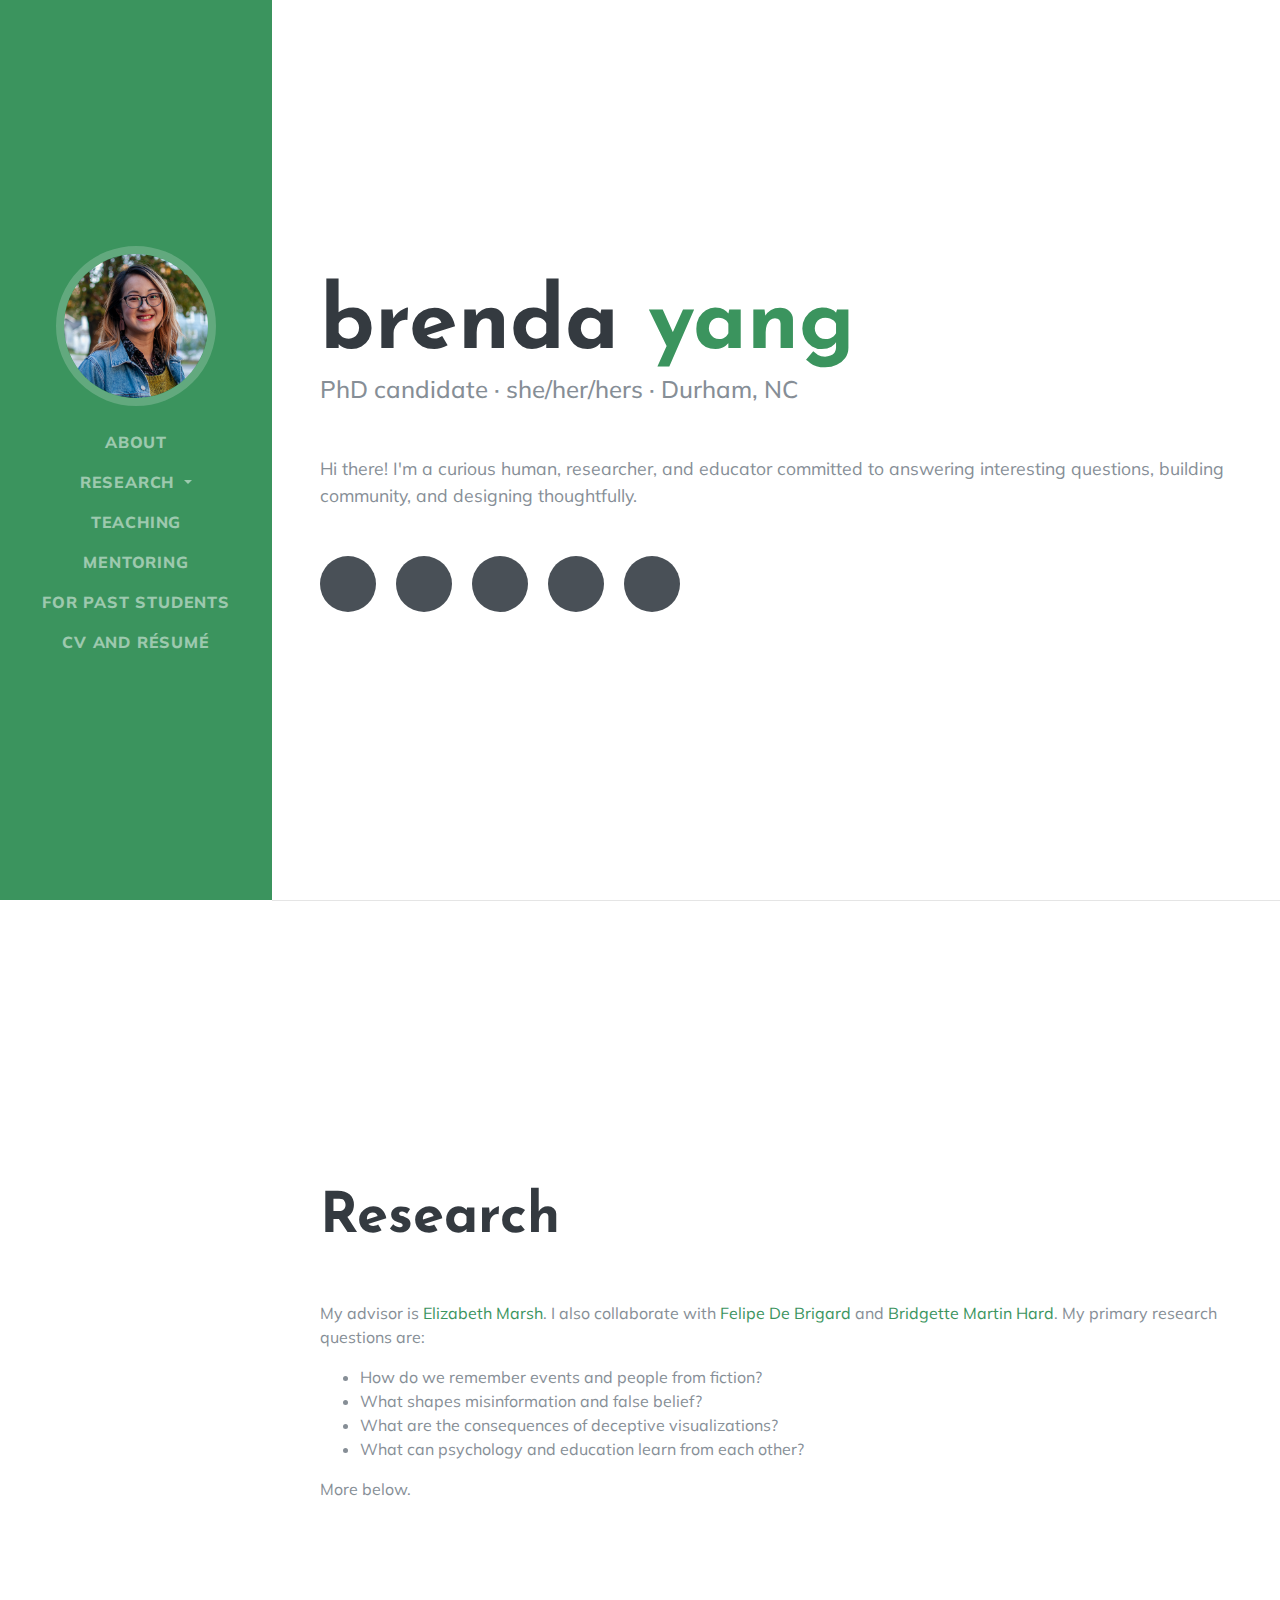
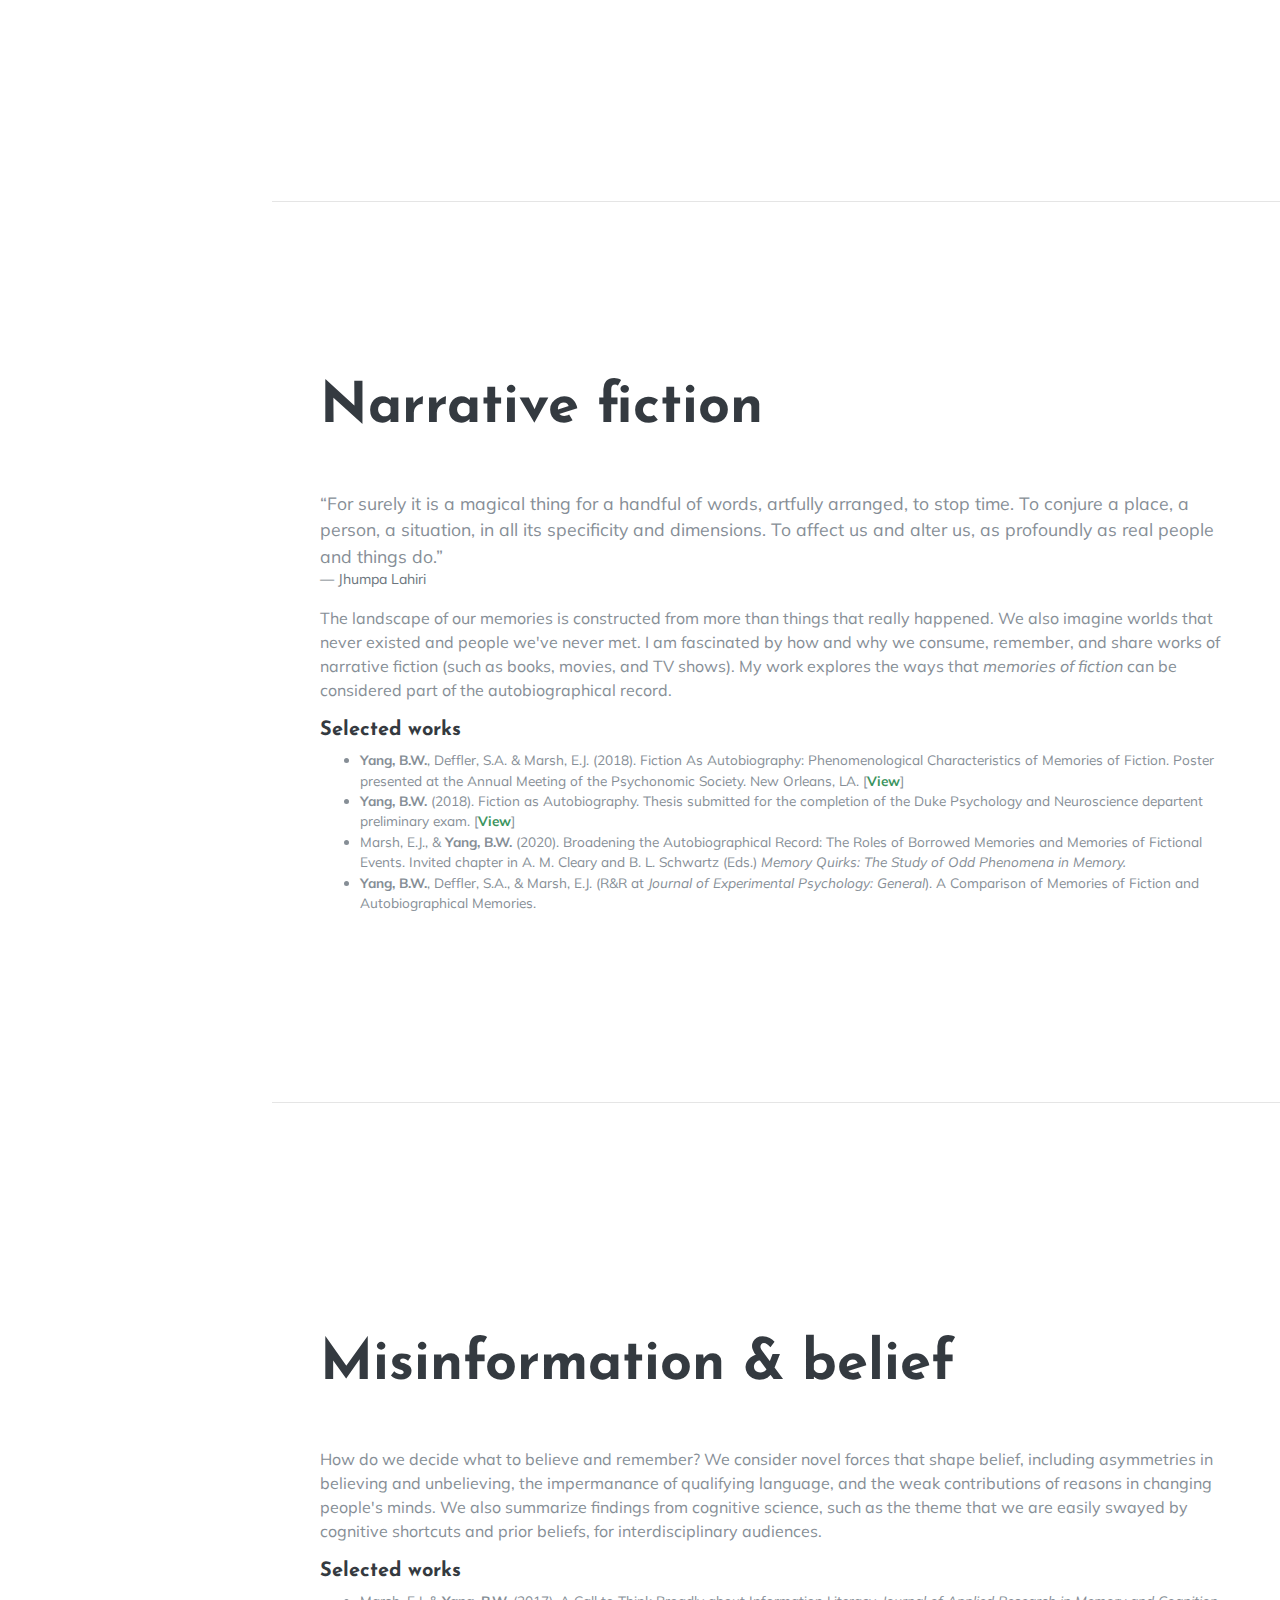
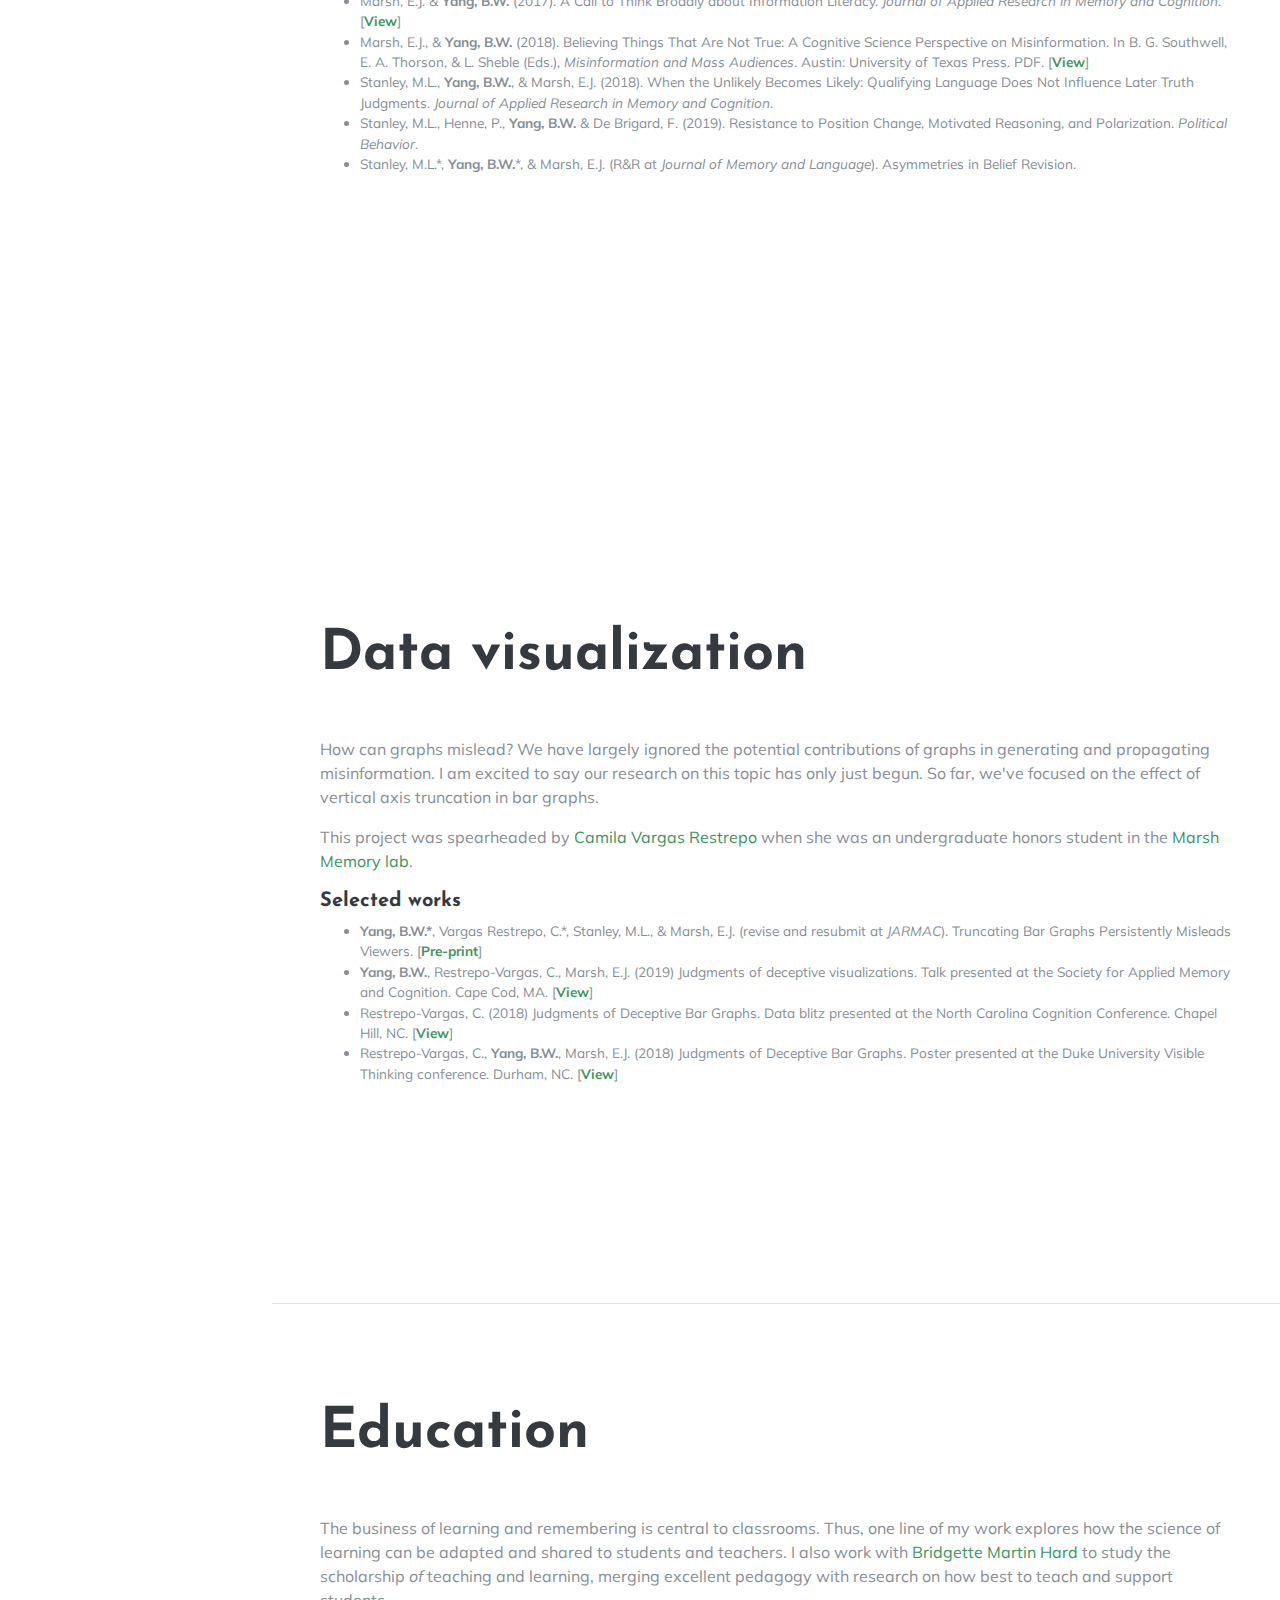
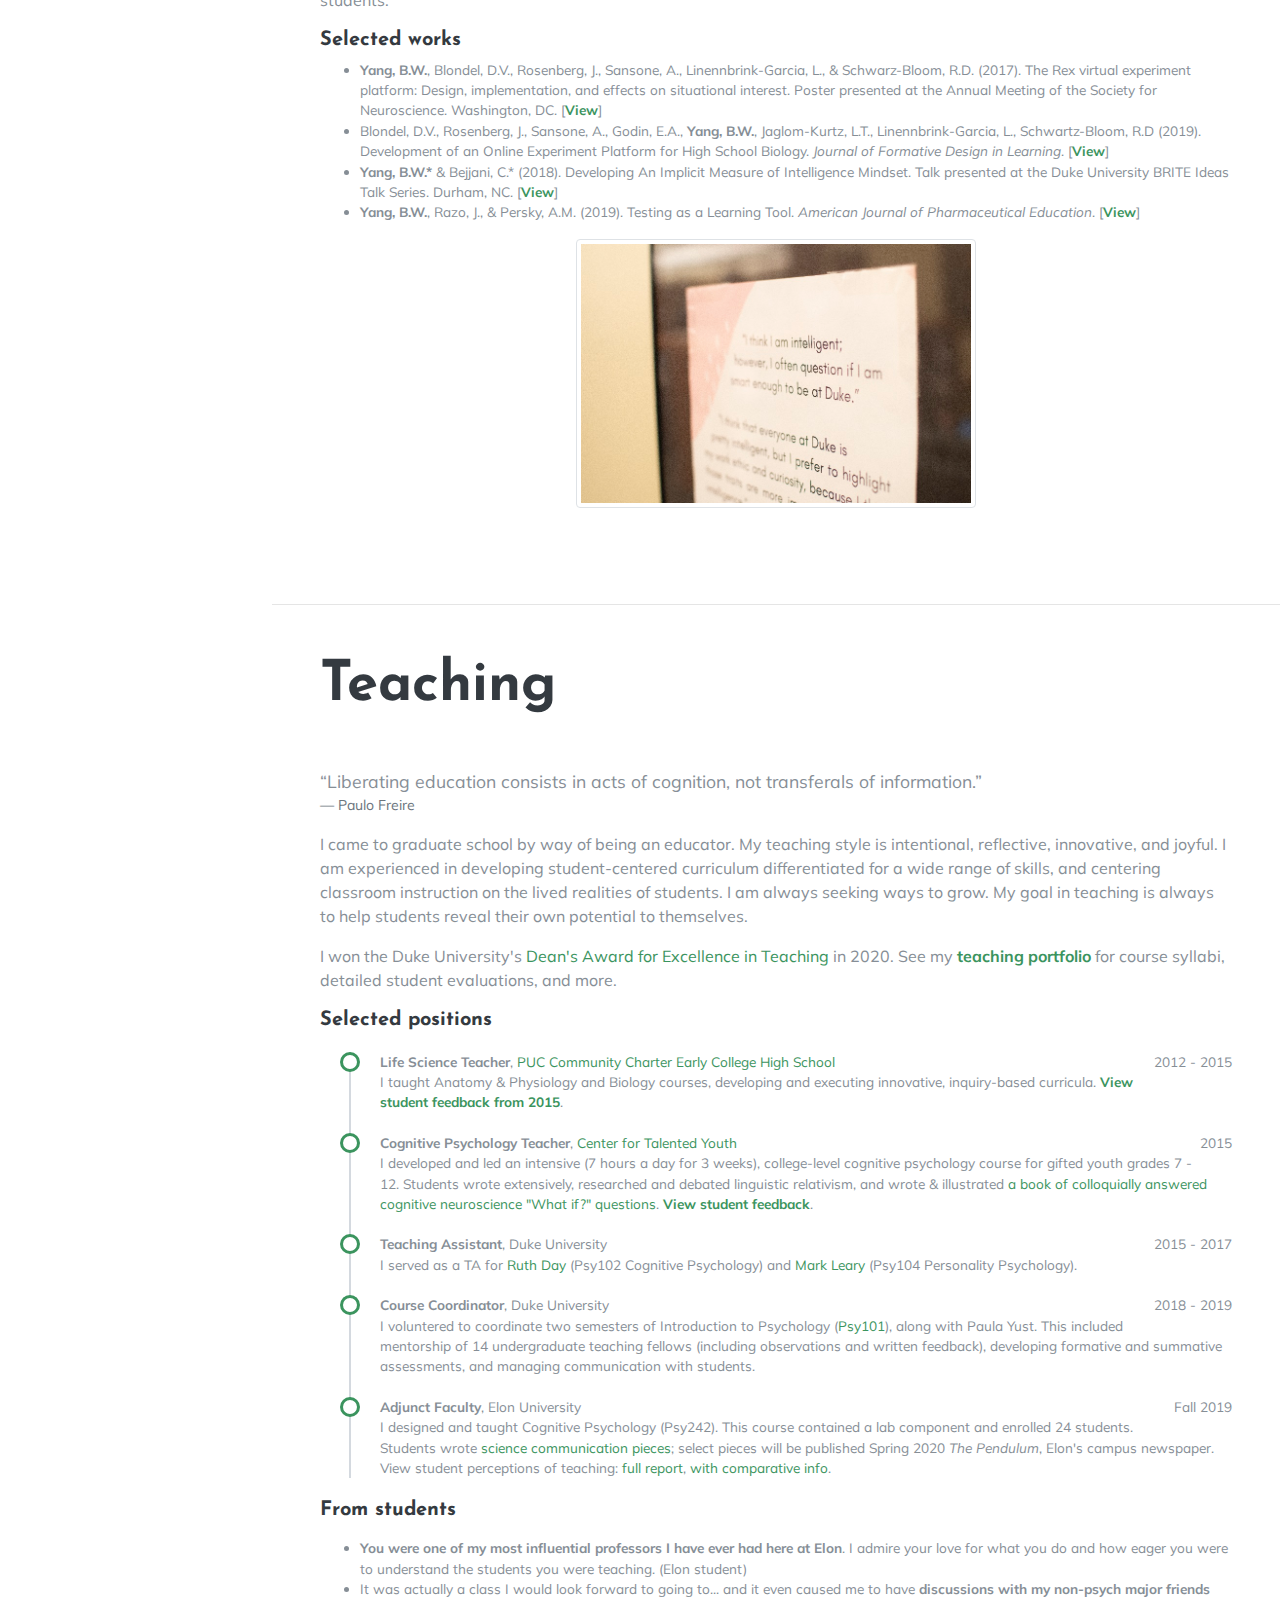
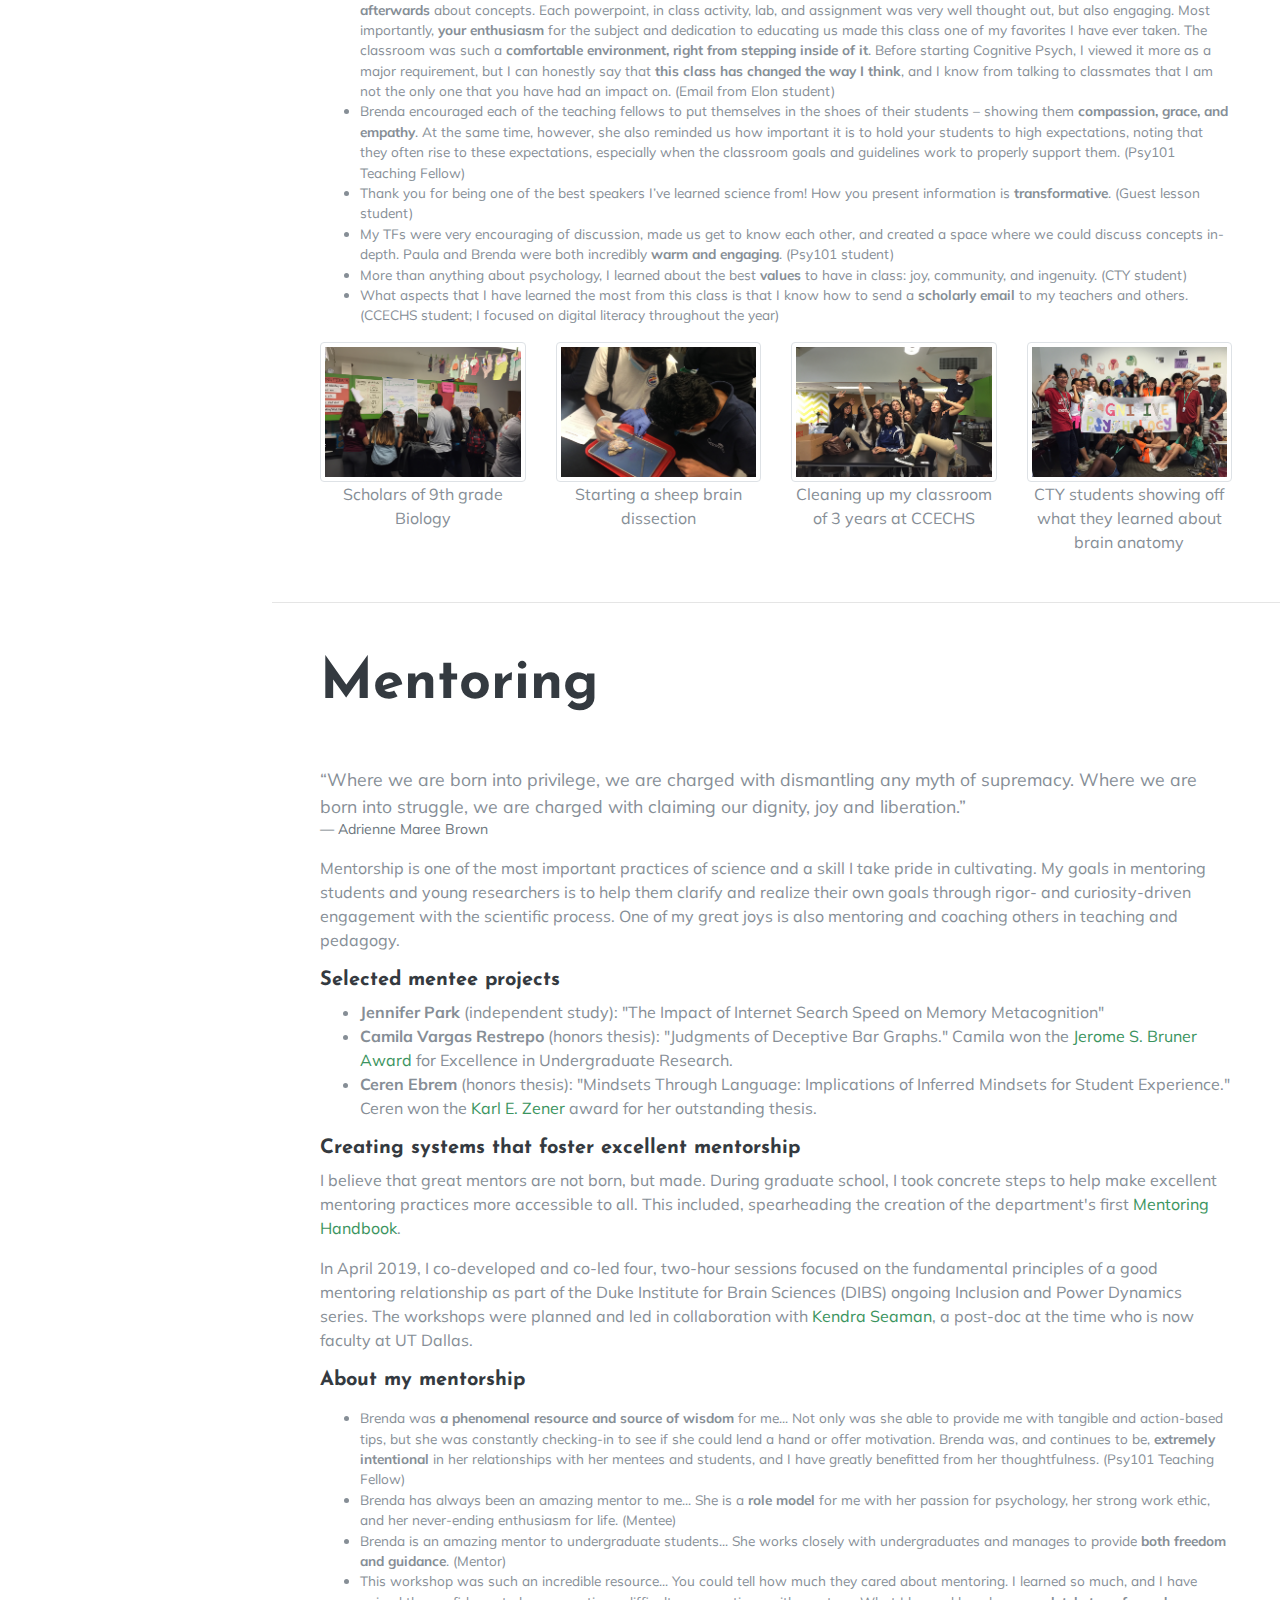
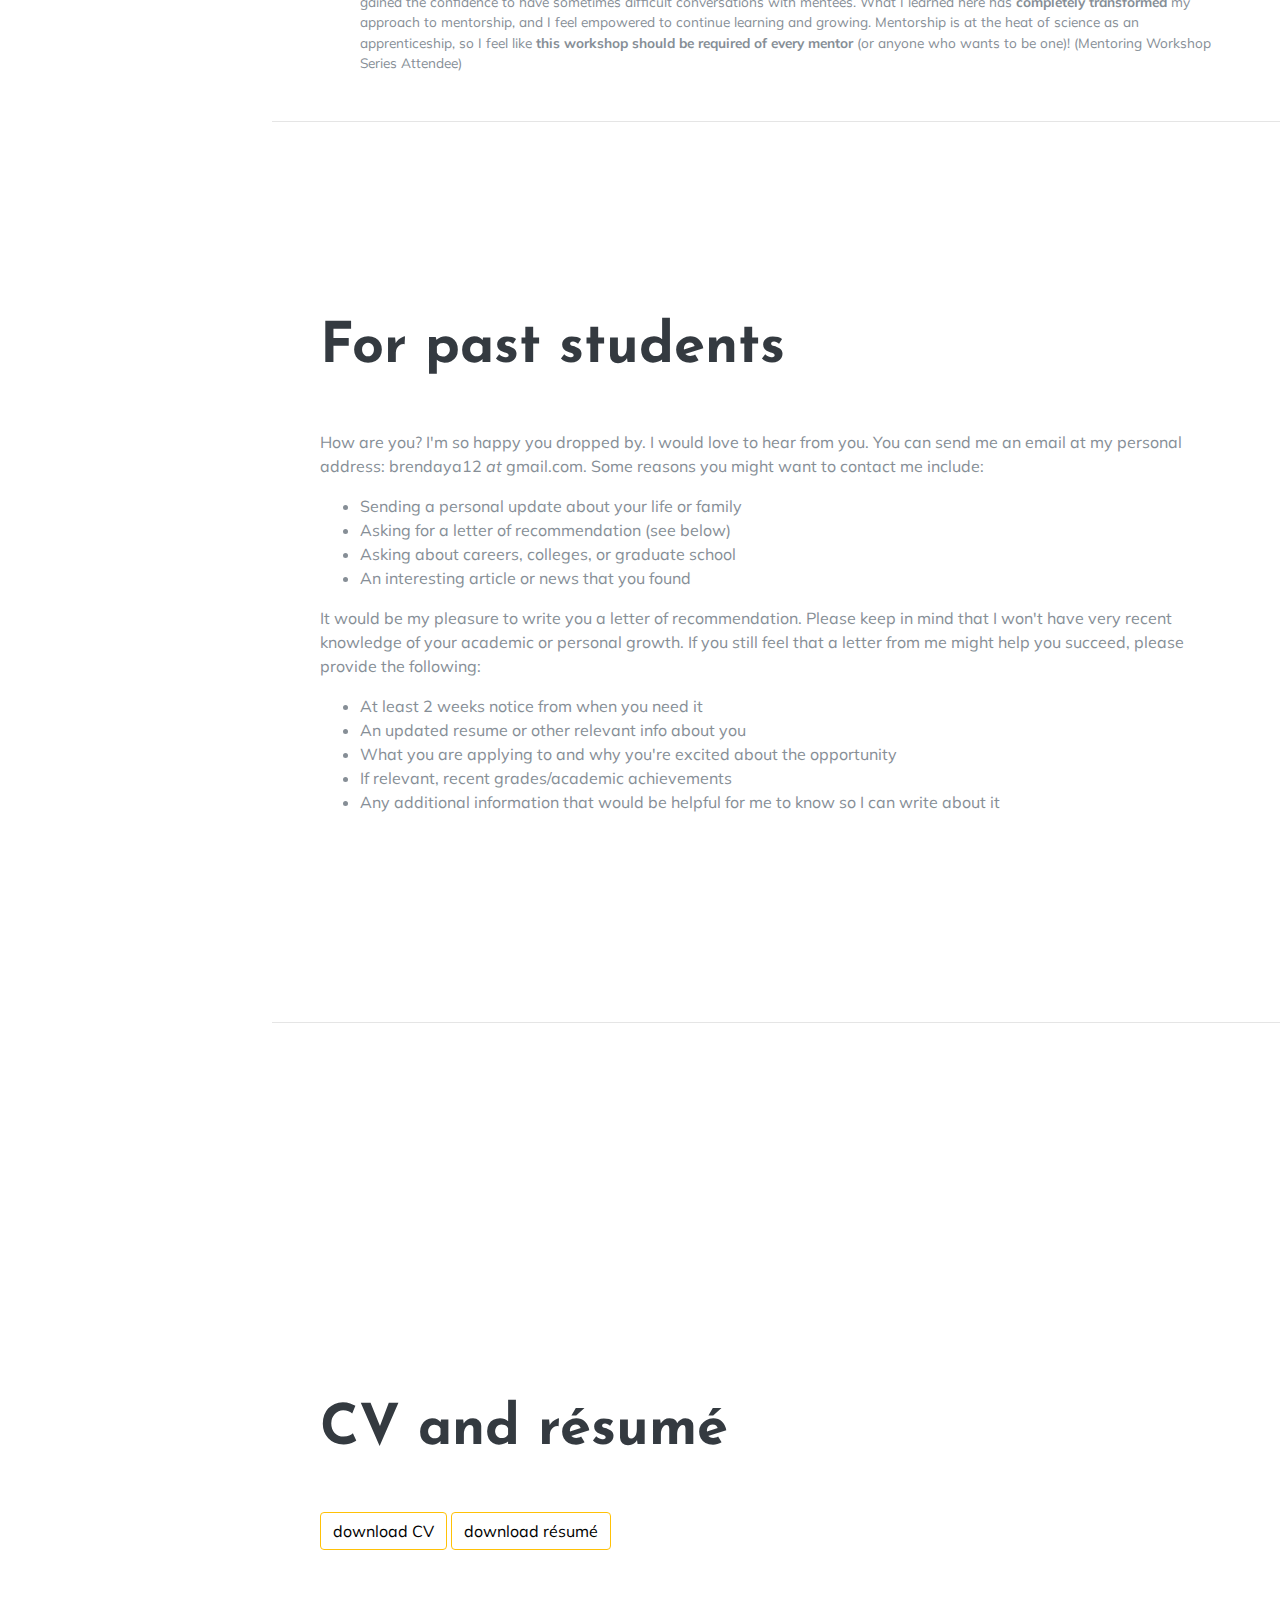
==== commit 46625ba8: "Fix spacing" ====
--- a/index.html
+++ b/index.html
@@ -470,40 +470,22 @@
 		<ul class="fa-ul mb-0 citations">
 			
 			<li><span class="fa-li"><i class="fas fa-quote-left text-warning"></i></span>
-			Brenda was <b>a phenomenal resource and source of wisdom</b> for me... I was able to confide in her about the challenges we were facing, and she worked with me individually to help me feel more confident and comfortable... Not only was she able to provide me with tangible and action-based tips, but she was constantly checking-in to see if she could lend a hand or offer motivation. Brenda was, and continues to be, <b>extremely intentional</b> in her relationships with her mentees and students, and I have greatly benefitted from her thoughtfulness. (Psy101 Teaching Fellow)</li>
+			Brenda was <b>a phenomenal resource and source of wisdom</b> for me... Not only was she able to provide me with tangible and action-based tips, but she was constantly checking-in to see if she could lend a hand or offer motivation. Brenda was, and continues to be, <b>extremely intentional</b> in her relationships with her mentees and students, and I have greatly benefitted from her thoughtfulness. (Psy101 Teaching Fellow)</li>
 			<li><span class="fa-li"><i class="fas fa-quote-left text-warning"></i></span>
 			Brenda has always been an amazing mentor to me... She is a <b>role model</b> for me with her passion for psychology, her strong work ethic, and her never-ending enthusiasm for life. (Mentee)</li>
 			<li><span class="fa-li"><i class="fas fa-quote-left text-warning"></i></span>
 			Brenda is an amazing mentor to undergraduate students... She works closely with undergraduates and manages to provide <b>both freedom and guidance</b>. (Mentor) </li>
 			<li><span class="fa-li"><i class="fas fa-quote-left text-warning"></i></span>
-			This workshop was such an incredible resource, and Brenda & Kendra were great leaders! You could tell how much they cared about mentoring. I learned so much, and I have gained the confidence to have sometimes difficult conversations with mentees. I went from wanting to be a good mentor, but not knowing how to articulate it, to writing a mentoring philosophy that I am really proud of. What I learned here has <b>completely transformed</b> my approach to mentorship, and I feel empowered to continue learning and growing. <b>Mentorship is at the heat of science as an apprenticeship, so I feel like this workshop should be required of every mentor</b> (or anyone who wants to be one)! (Mentoring Workshop Series Attendee)</li>
-		</ul>
-		
-		<!-- mentoring handbook 
-		<h3 id = "handbook">Mentoring Handbook</h3>
-		
-		<p></p>
-		
-		<!-- mentoring workshops 
-		<h3 id = "workshops">Mentoring Workshops</h3>
-		
-		
-	</div>
-		
-		
-		
-		
-		<p></p>
-		
-		>
-		
+			This workshop was such an incredible resource... You could tell how much they cared about mentoring. I learned so much, and I have gained the confidence to have sometimes difficult conversations with mentees. What I learned here has <b>completely transformed</b> my approach to mentorship, and I feel empowered to continue learning and growing. Mentorship is at the heat of science as an apprenticeship, so I feel like <b>this workshop should be required of every mentor</b> (or anyone who wants to be one)! (Mentoring Workshop Series Attendee)</li>
+		</ul>
+		
+	
 		
       </div>
     </section>
 	
 	<hr class="m-0">
 	
-	-->
 
 	<!-- quickpaststudents -->
 	
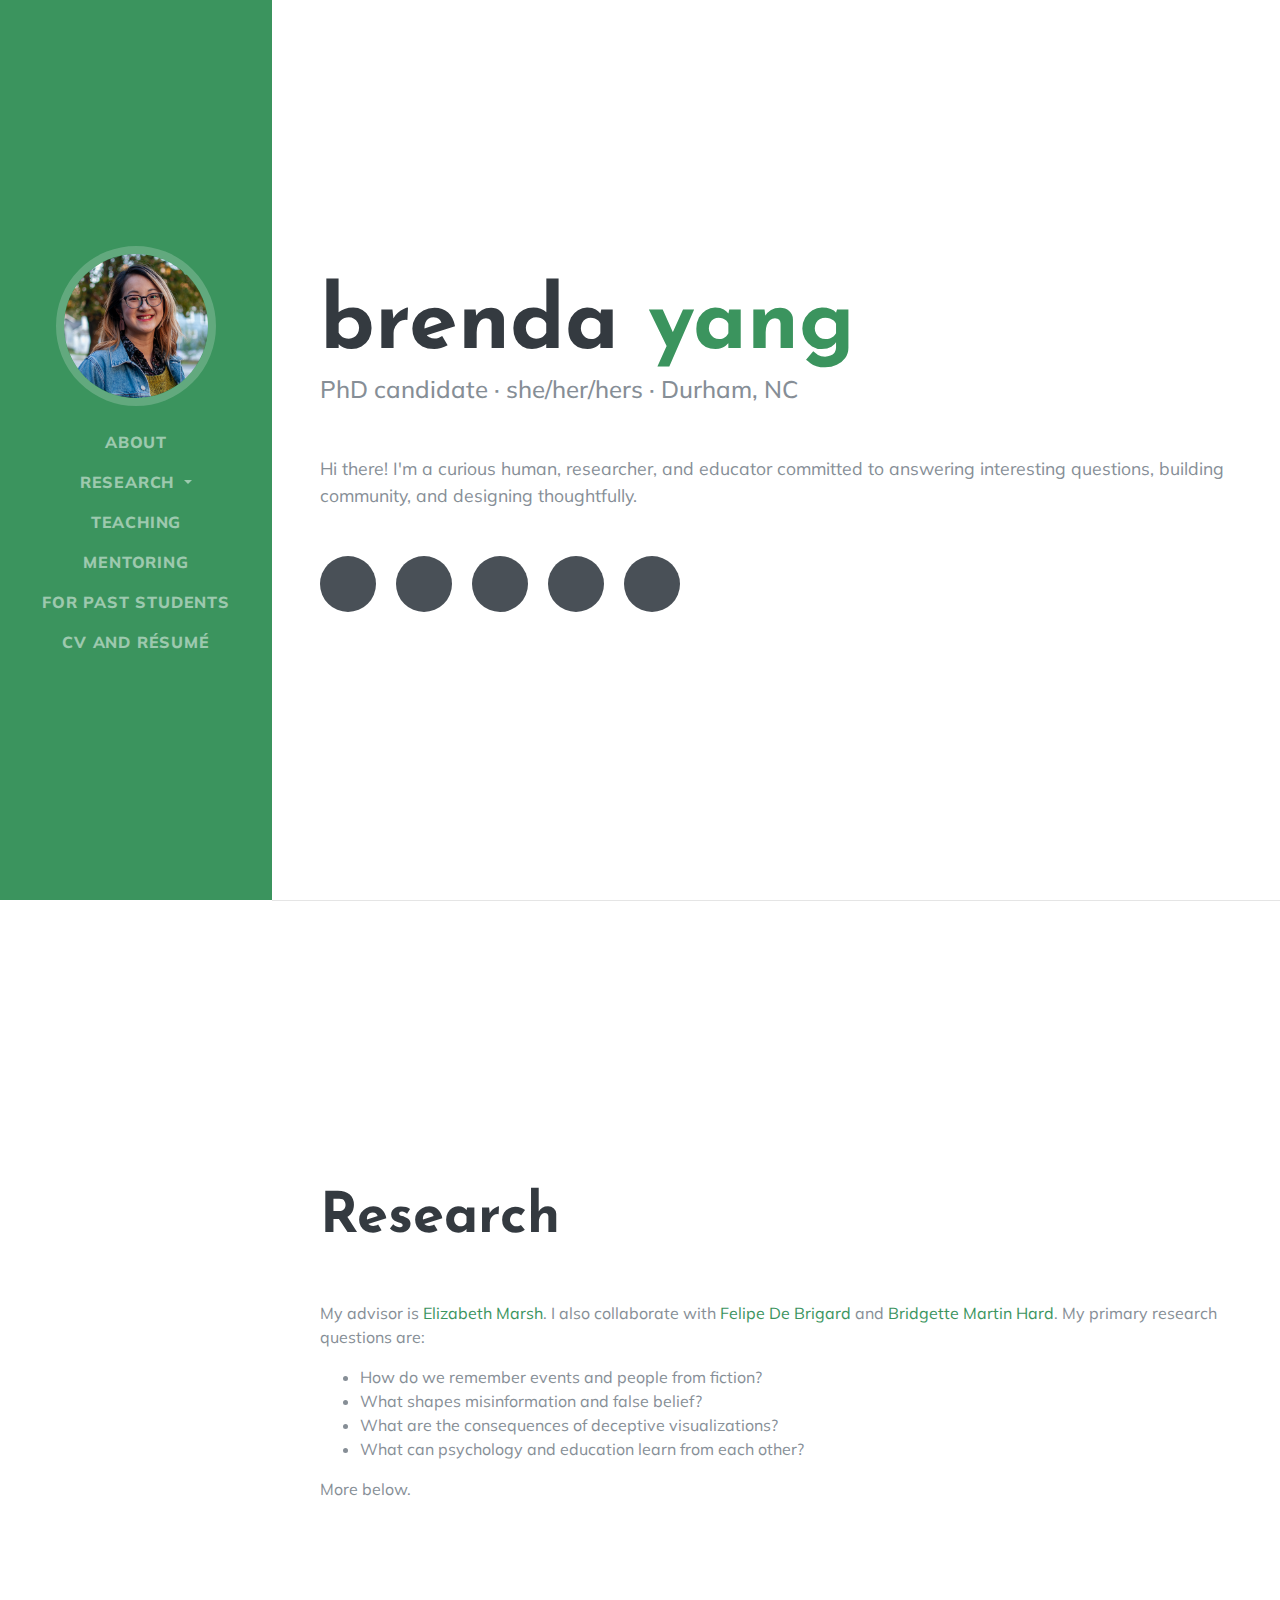
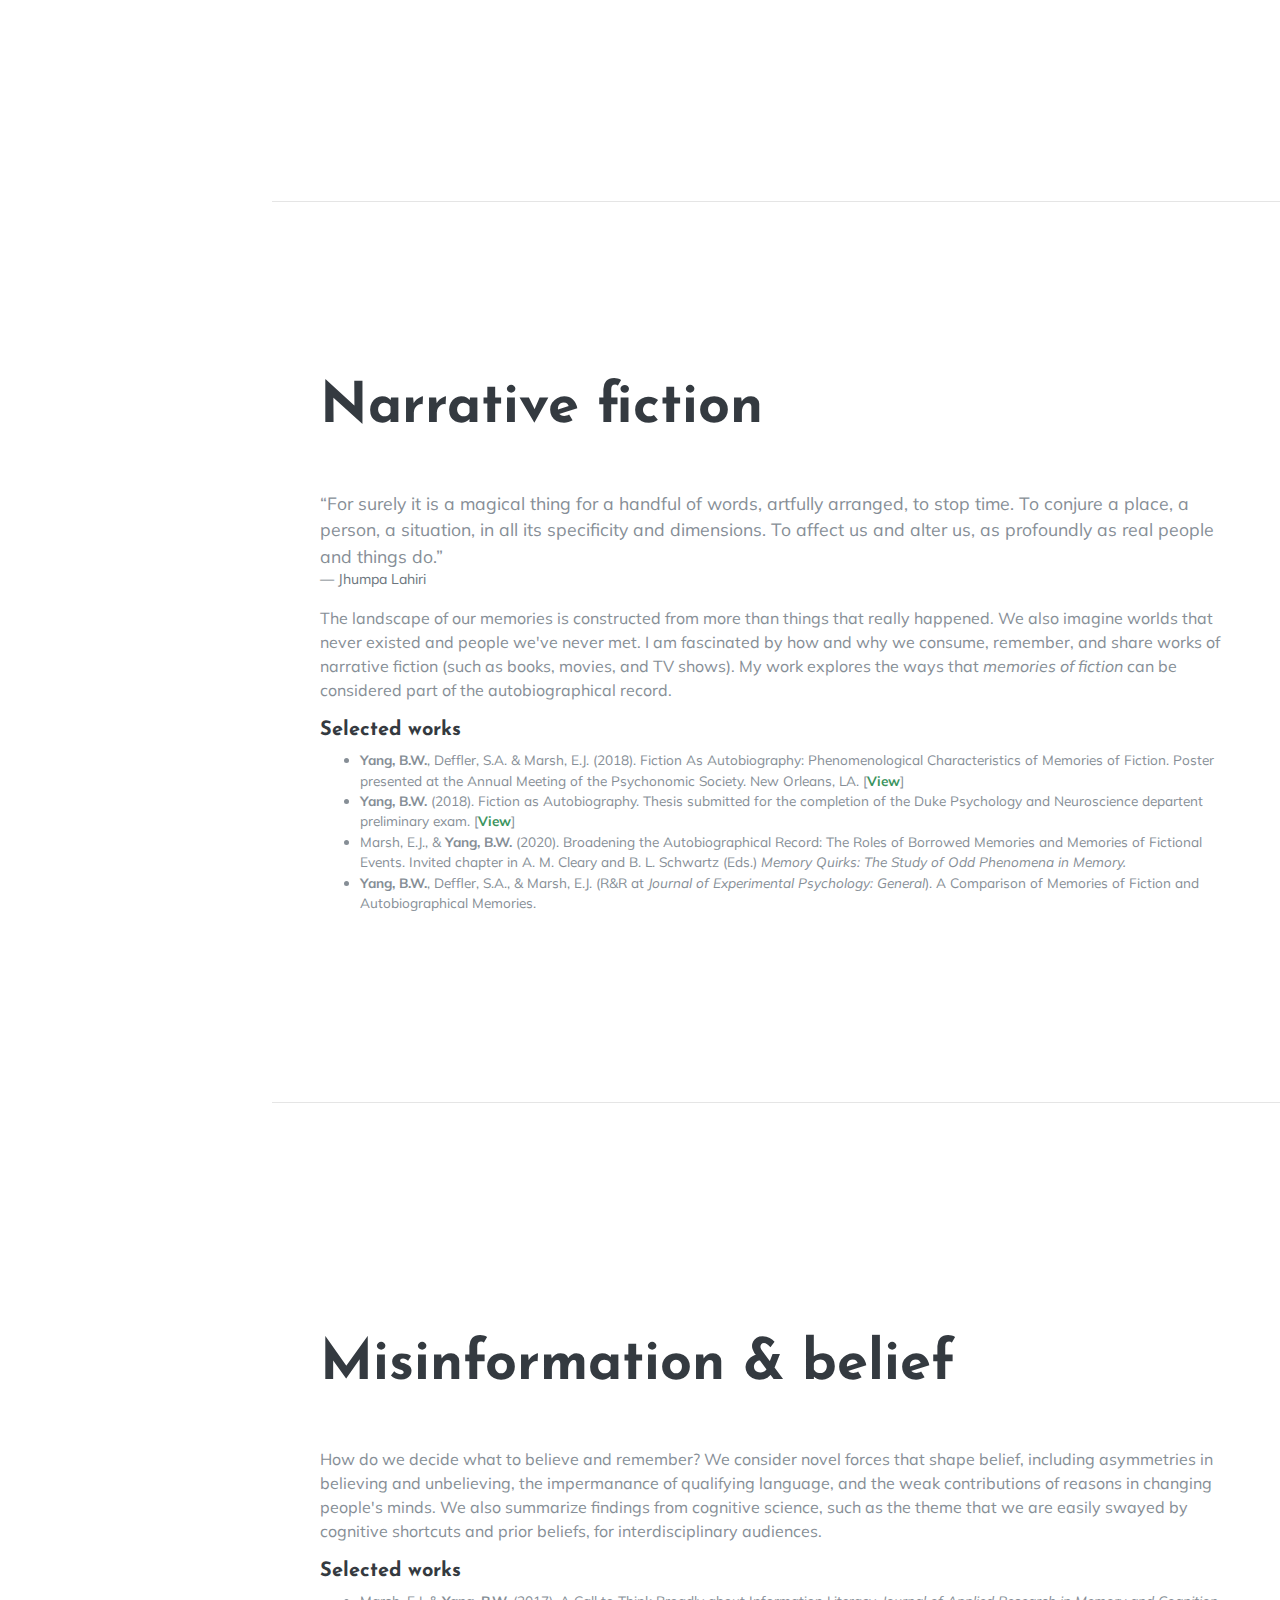
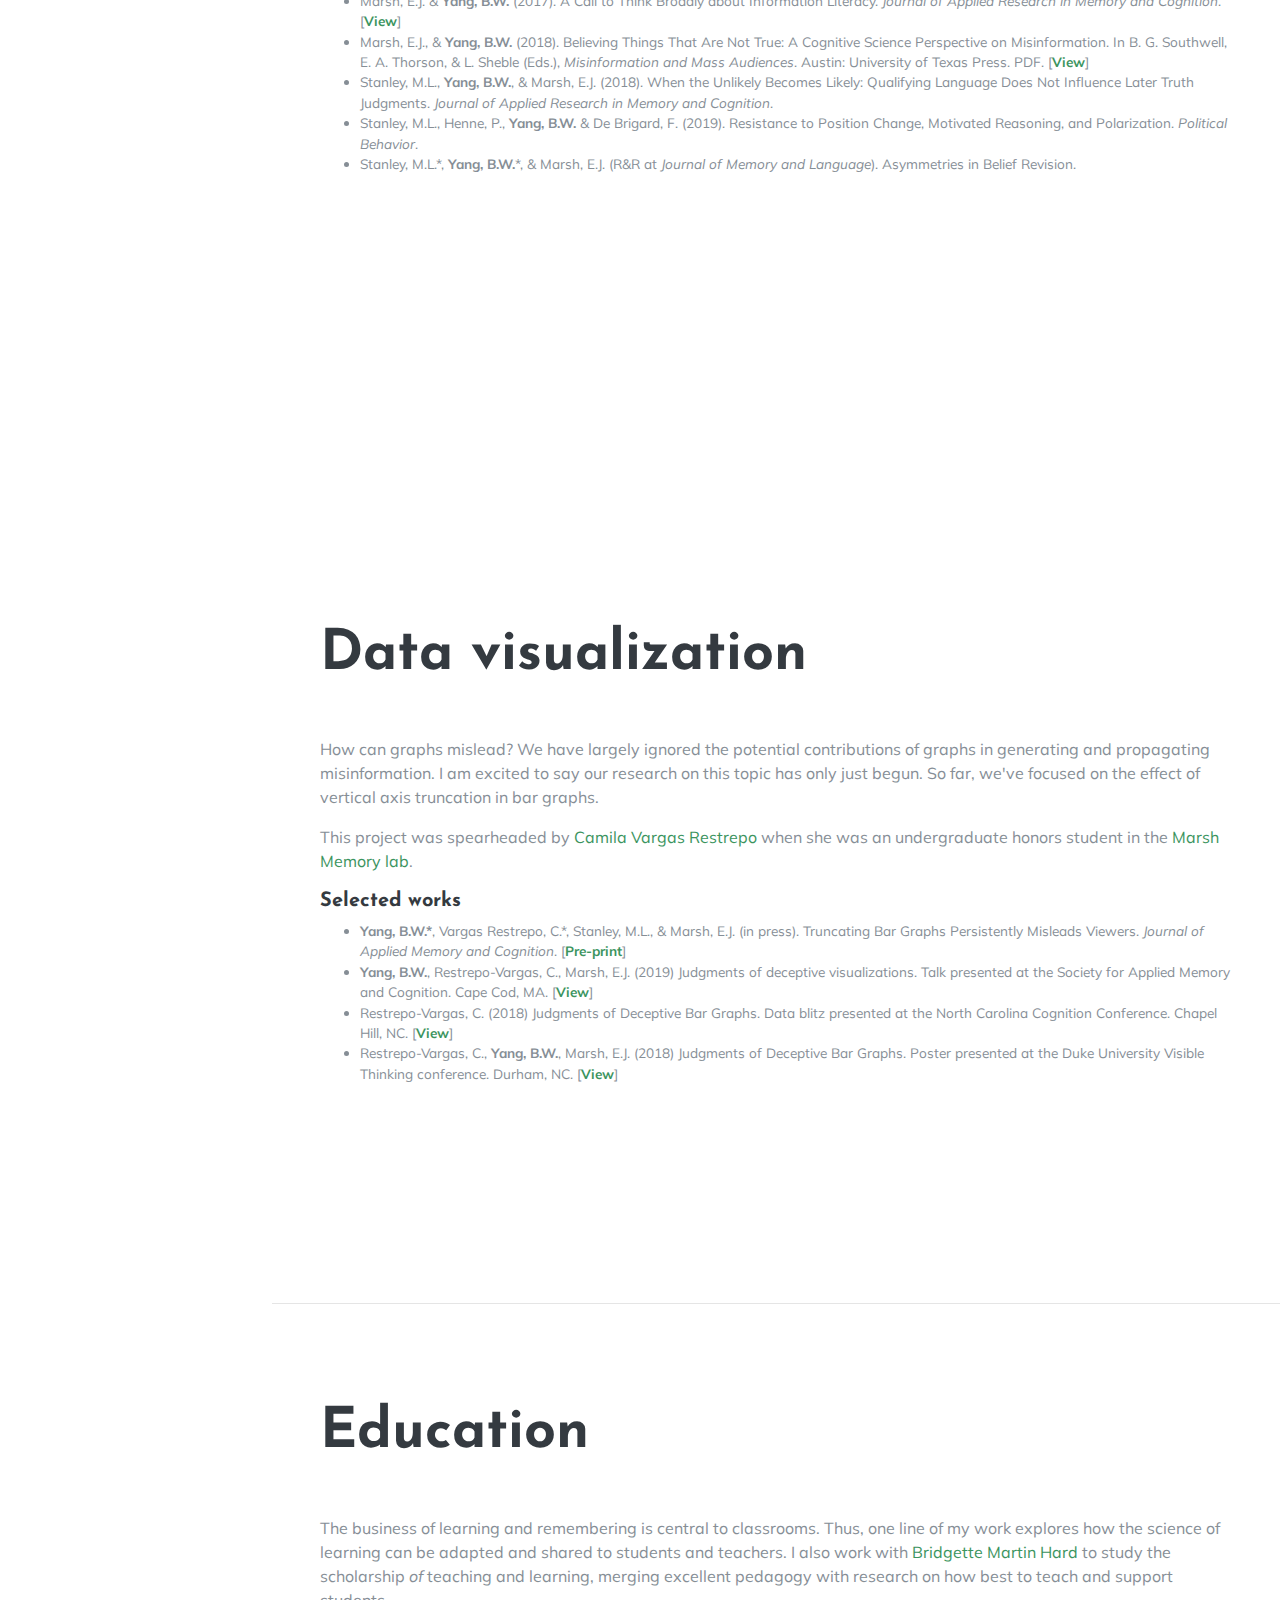
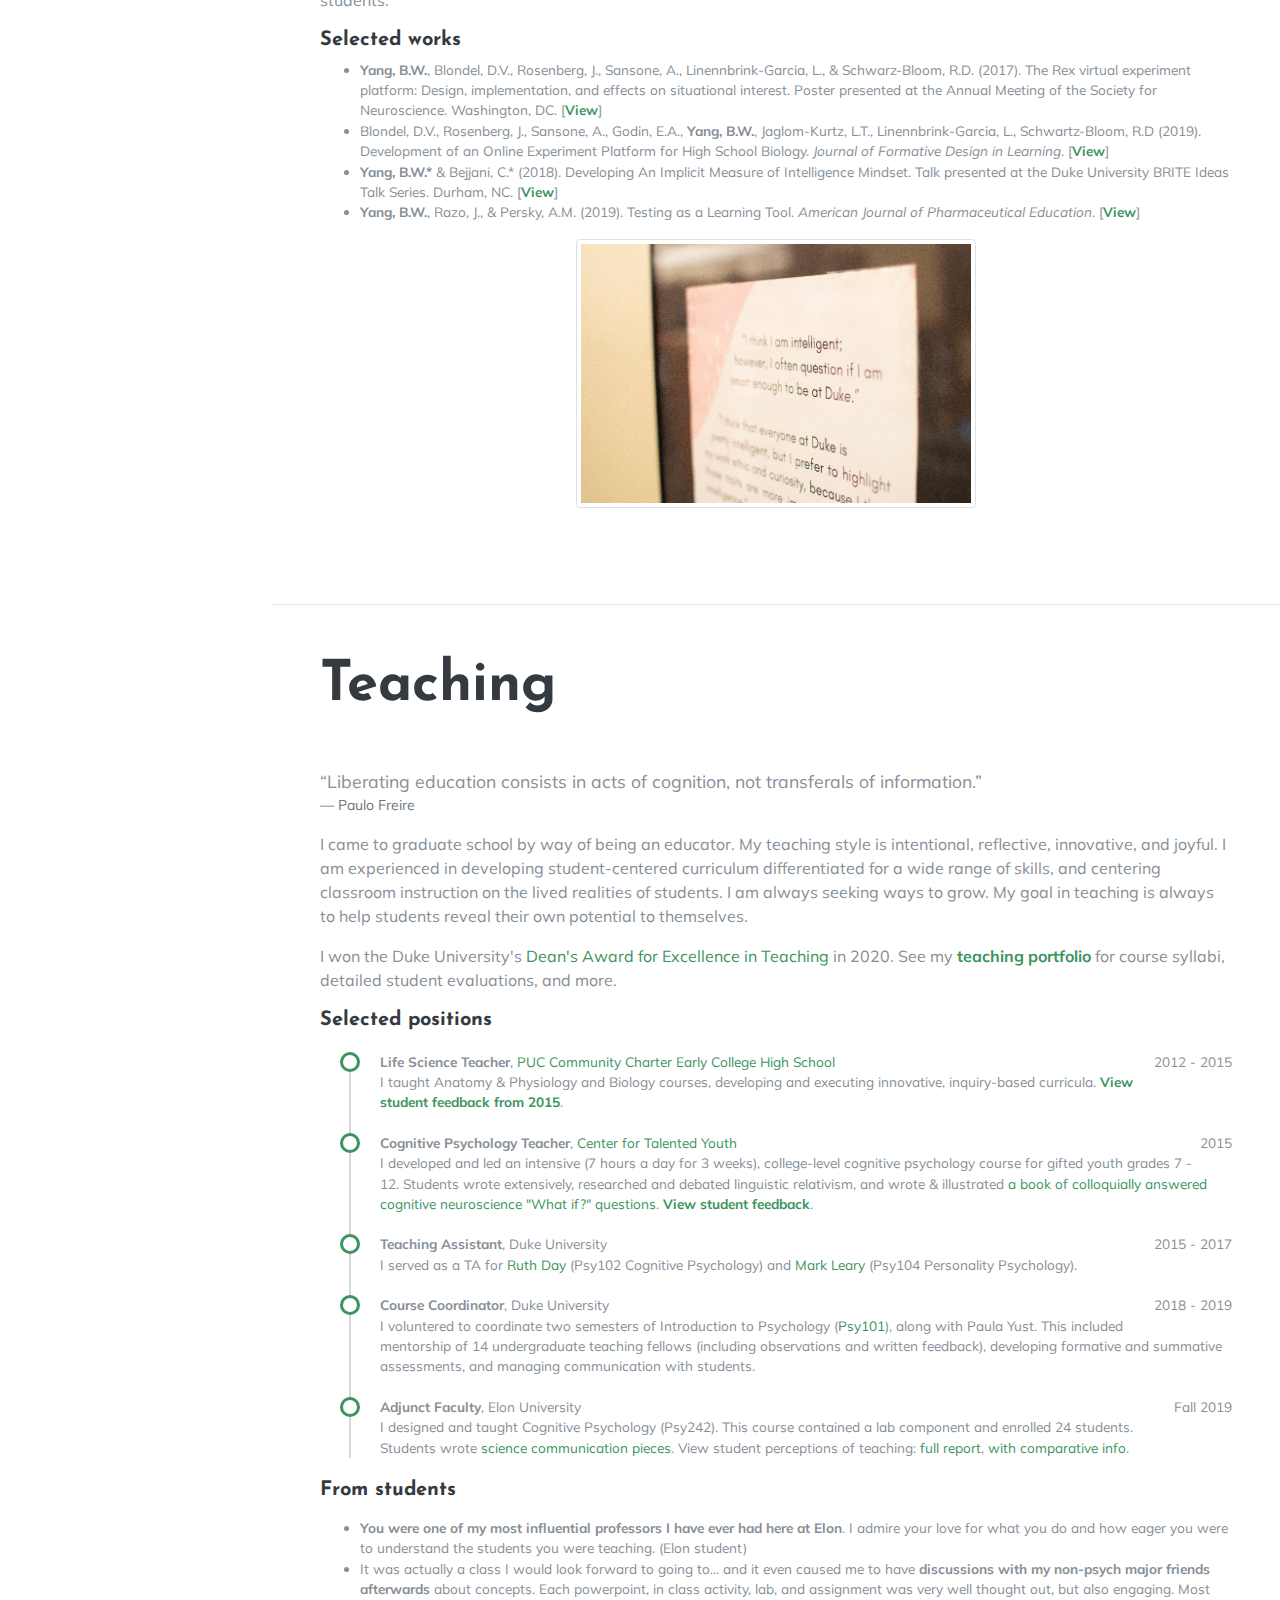
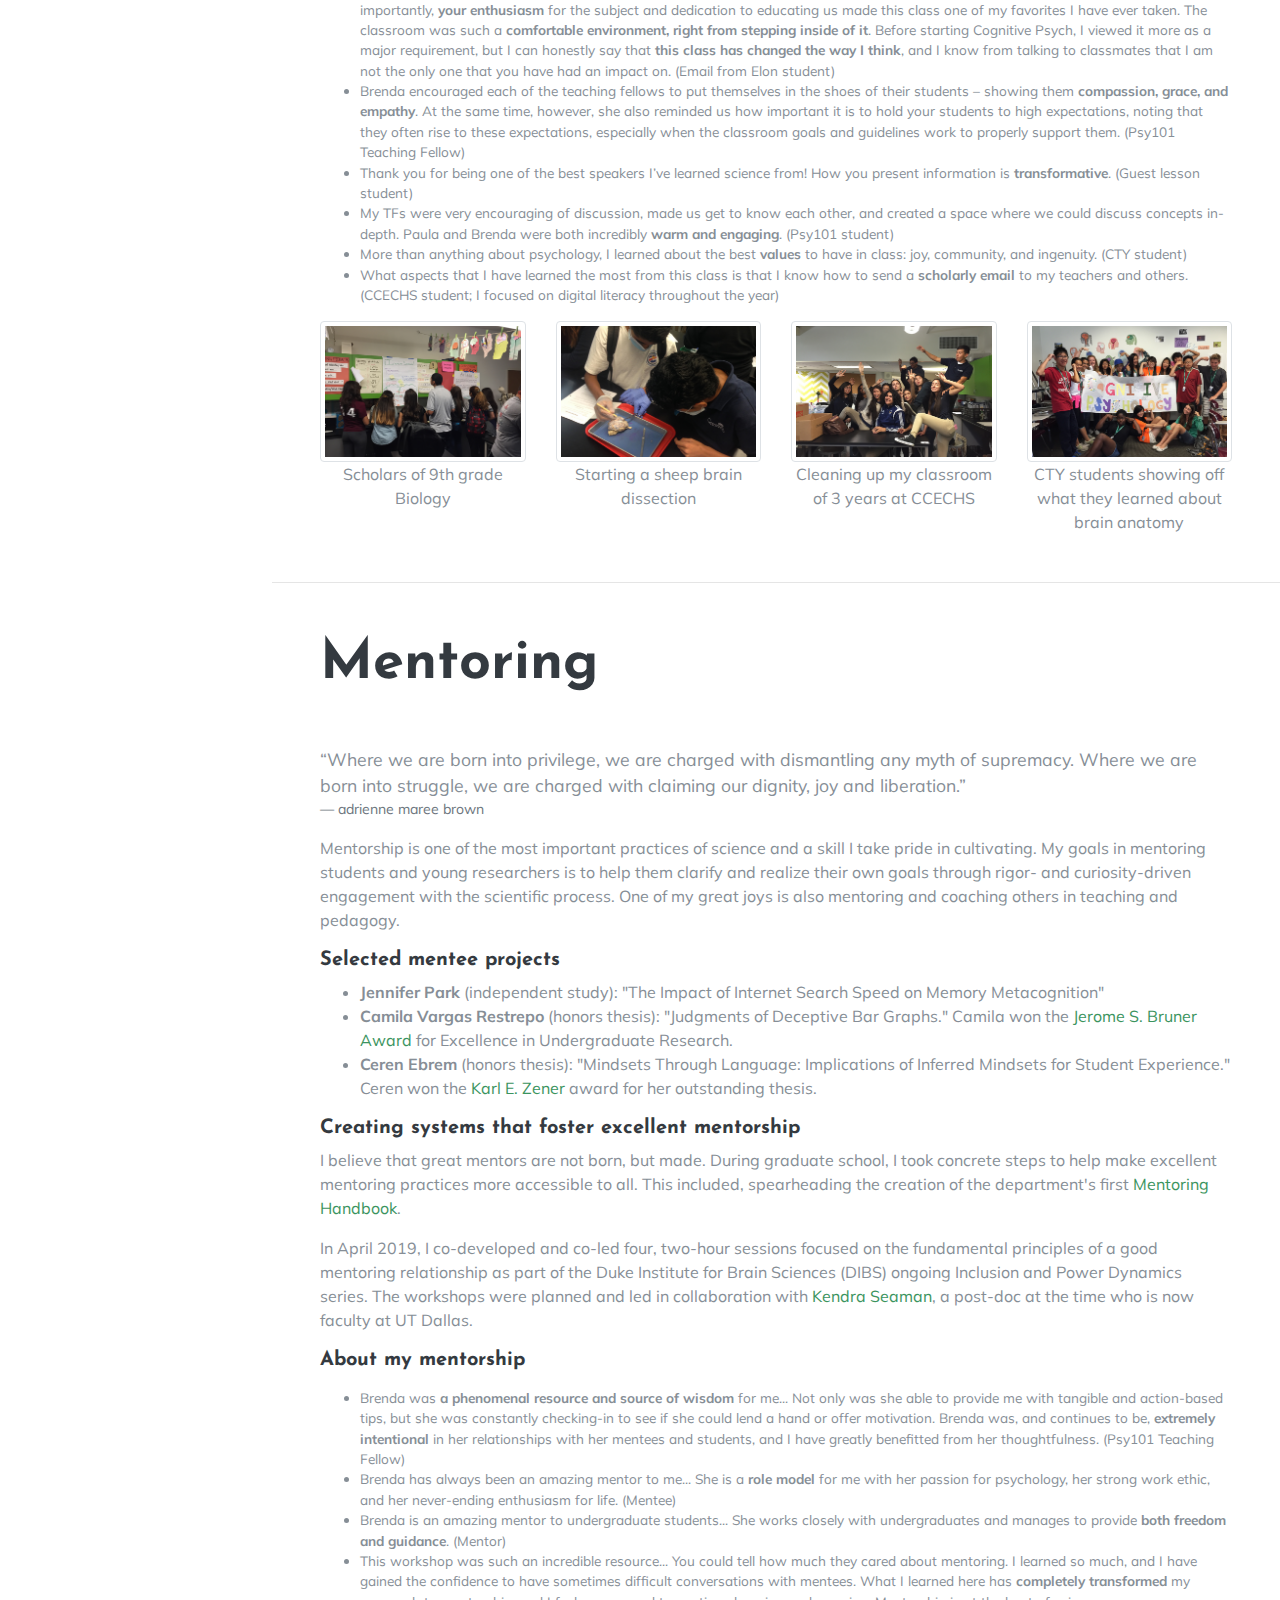
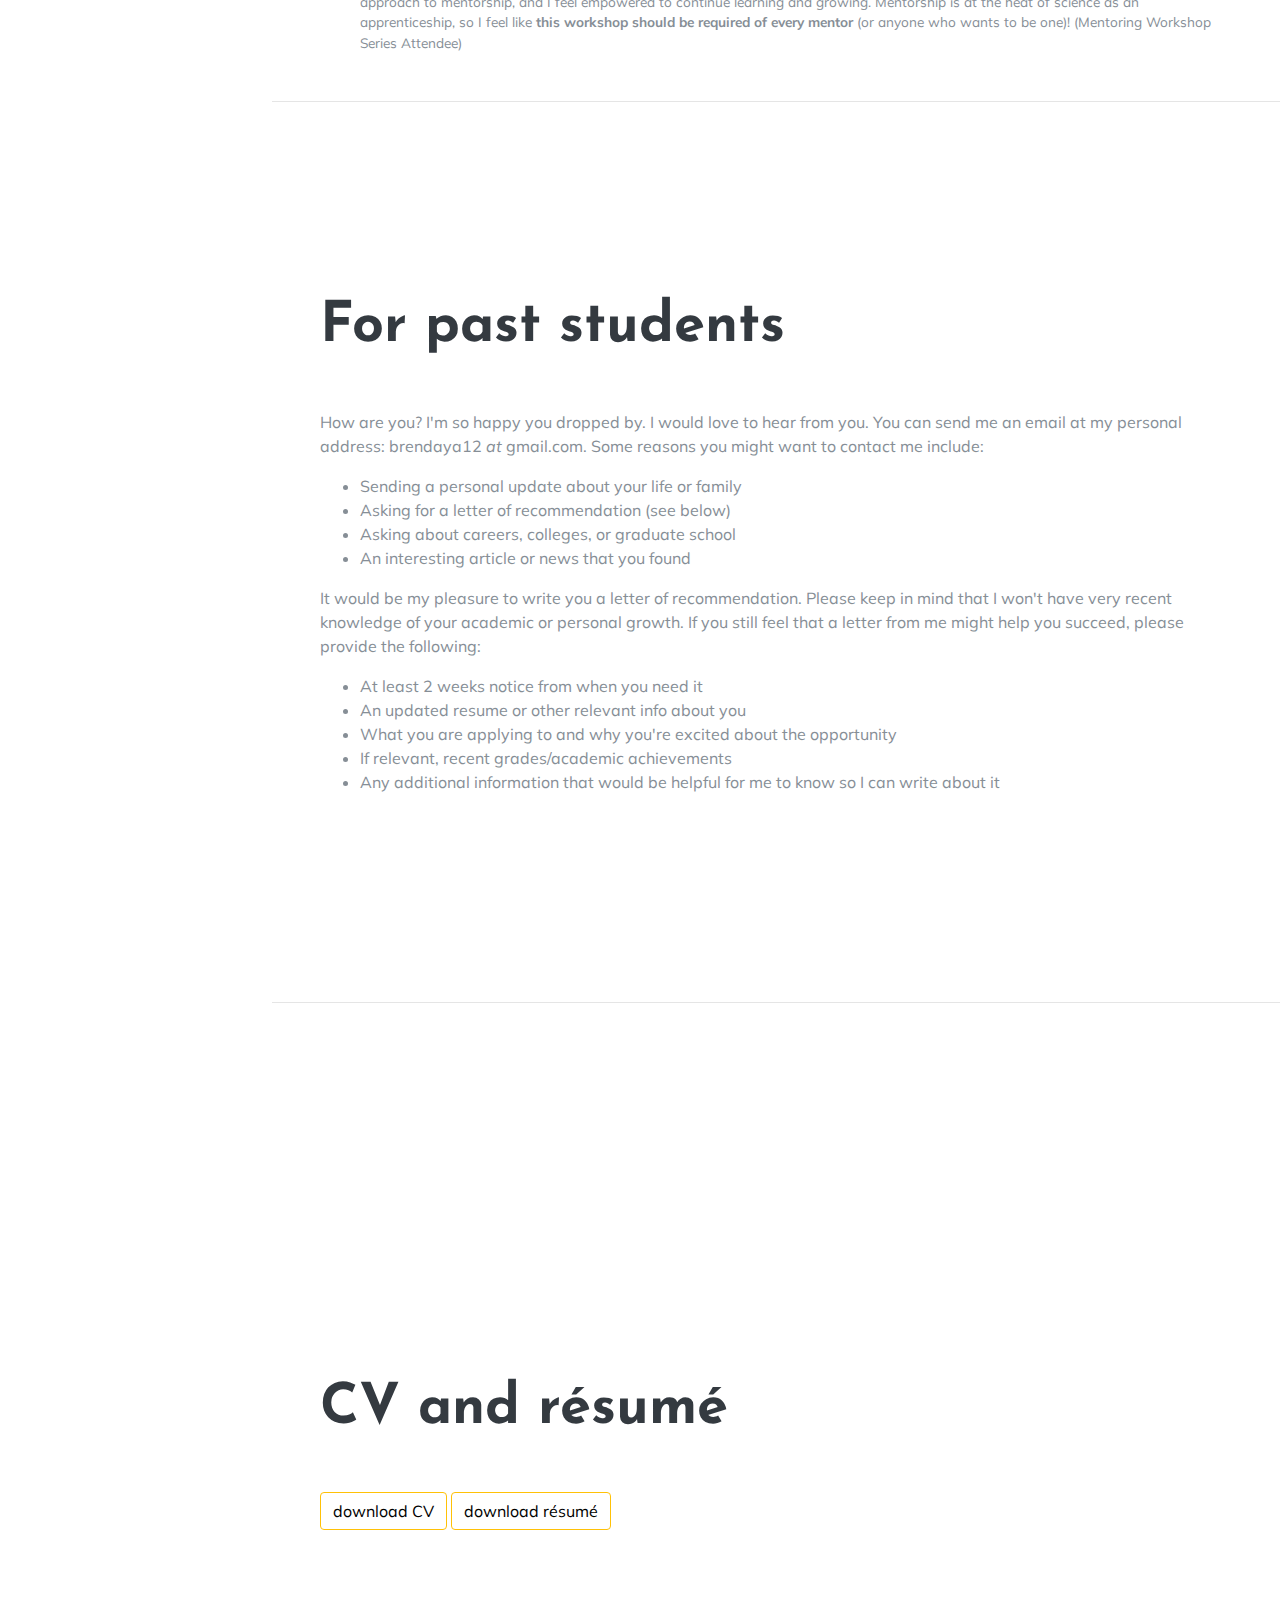
==== commit 952361b1: "Update to text" ====
--- a/index.html
+++ b/index.html
@@ -243,7 +243,7 @@
 		<ul class="fa-ul mb-0 citations">
 		
 		<li><span class="fa-li" ><i class="far fa-file-alt text-warning" ></i></span>
-			<b>Yang, B.W.*</b>, Vargas Restrepo, C.*, Stanley, M.L., &amp; Marsh, E.J. (revise and resubmit at <i>JARMAC</i>). Truncating Bar Graphs Persistently Misleads Viewers.</a> [<b><a href="https://psyarxiv.com/7aq4h/">Pre-print</a></b>]
+			<b>Yang, B.W.*</b>, Vargas Restrepo, C.*, Stanley, M.L., &amp; Marsh, E.J. (in press). Truncating Bar Graphs Persistently Misleads Viewers.</a> <i>Journal of Applied Memory and Cognition</i>. [<b><a href="https://psyarxiv.com/7aq4h/">Pre-print</a></b>]
 		</li>
 				<li><span class="fa-li" ><i class="fas fa-comment text-warning"></i></span>
 			<b>Yang, B.W.</b>, Restrepo-Vargas, C., Marsh, E.J. (2019) Judgments of deceptive visualizations. Talk presented at the Society for Applied Memory and Cognition. Cape Cod, MA. [<a href="https://osf.io/ebpf2/" target="_new"><b>View</b></a>]
@@ -351,7 +351,7 @@
 				<li>
 					<b>Adjunct Faculty</b>, Elon University 
 					<p class="float-right">Fall 2019</p>
-					<p>I designed and taught Cognitive Psychology (Psy242). This course contained a lab component and enrolled 24 students. Students wrote <a href="https://sites.duke.edu/themind/" target="_new">science communication pieces</a>; select pieces will be published Spring 2020 <i>The Pendulum</i>, Elon's campus newspaper. View student perceptions of teaching: <a href="files/Elon-SPoT.pdf">full report</a>, <a href="files/Elon-SpOT-compare.pdf">with comparative info</a>.</p>
+					<p>I designed and taught Cognitive Psychology (Psy242). This course contained a lab component and enrolled 24 students. Students wrote <a href="https://sites.duke.edu/themind/" target="_new">science communication pieces</a>. View student perceptions of teaching: <a href="files/Elon-SPoT.pdf">full report</a>, <a href="files/Elon-SpOT-compare.pdf">with comparative info</a>.</p>
 					
 				</li>
 			</ul>
@@ -438,7 +438,7 @@
 		
 		<blockquote>
 		<p class="mb-0">“Where we are born into privilege, we are charged with dismantling any myth of supremacy. Where we are born into struggle, we are charged with claiming our dignity, joy and liberation.”</p>
-		<footer class="blockquote-footer">Adrienne Maree Brown</footer>
+		<footer class="blockquote-footer">adrienne maree brown</footer>
 		</blockquote>
 		
 		<p>Mentorship is one of the most important practices of science and a skill I take pride in cultivating. My goals in mentoring students and young researchers is to help them clarify and realize their own goals through rigor- and curiosity-driven engagement with the scientific process. One of my great joys is also mentoring and coaching others in teaching and pedagogy.</p>
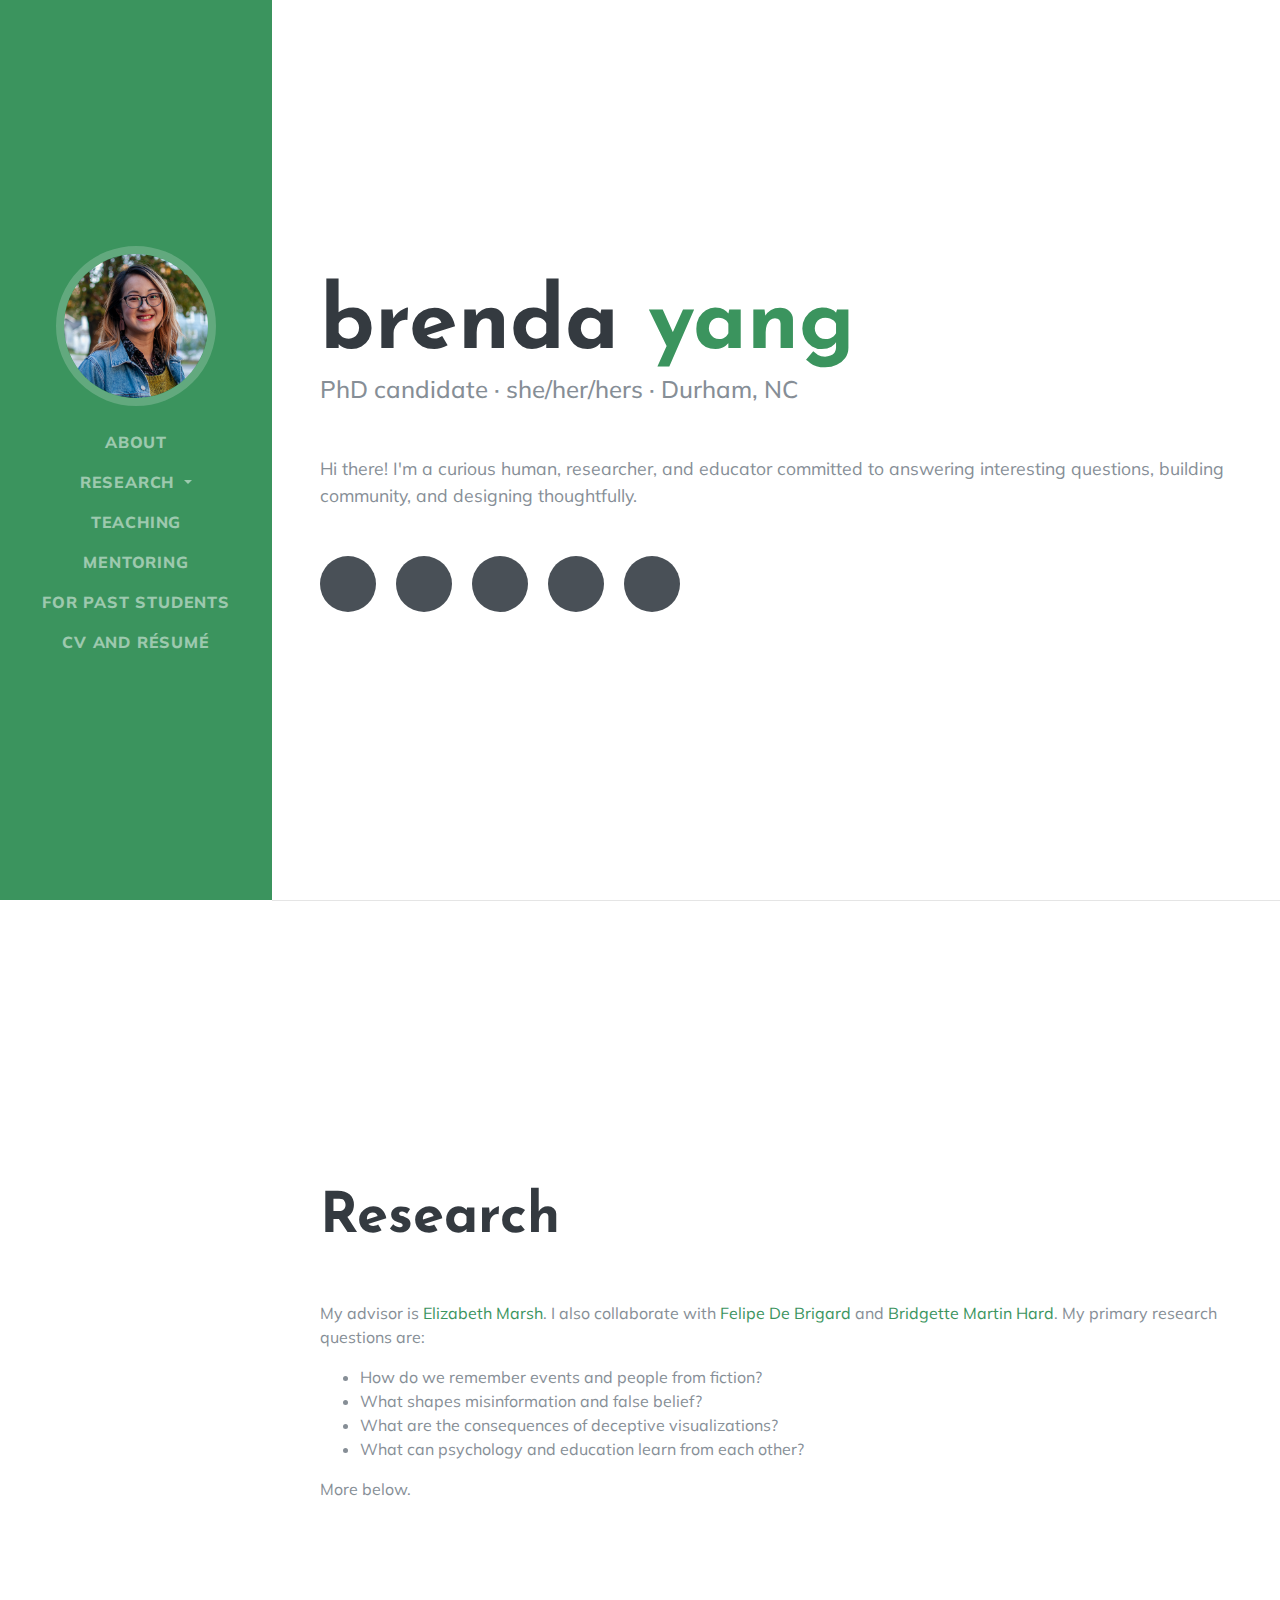
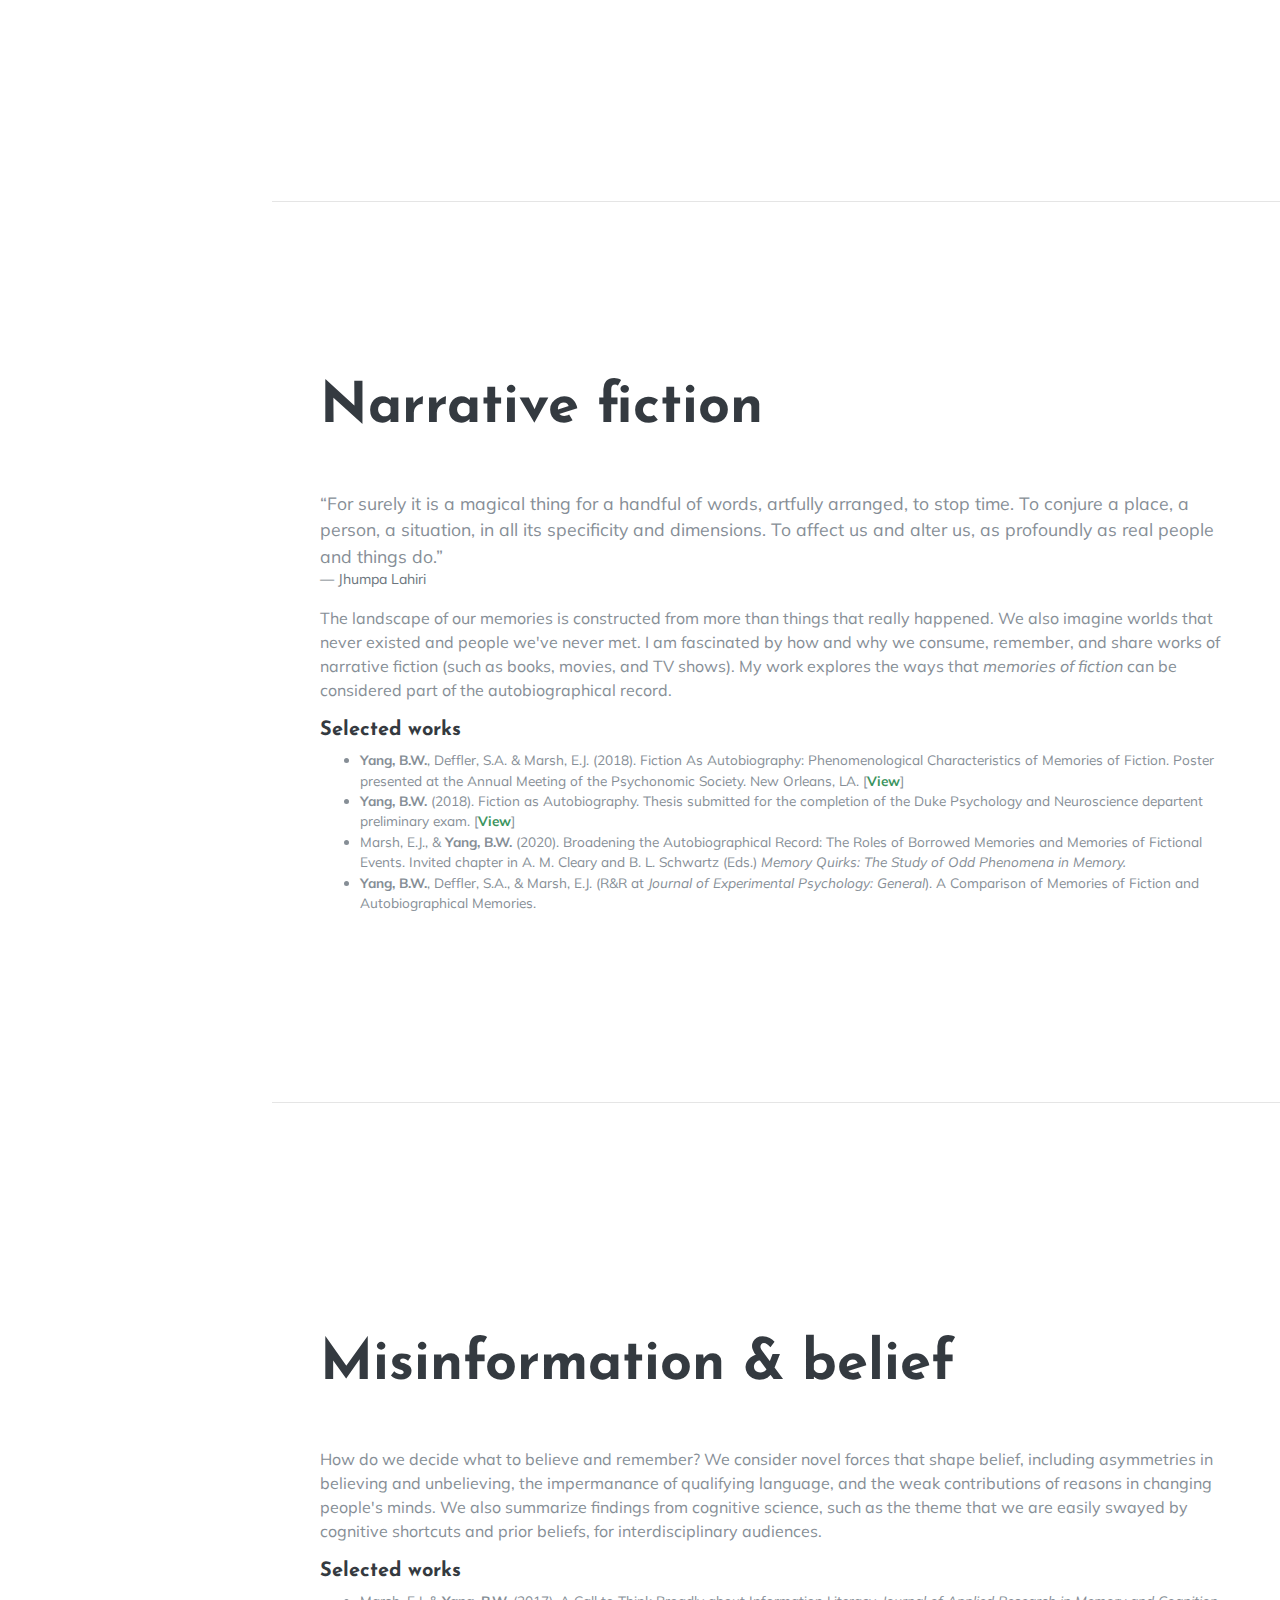
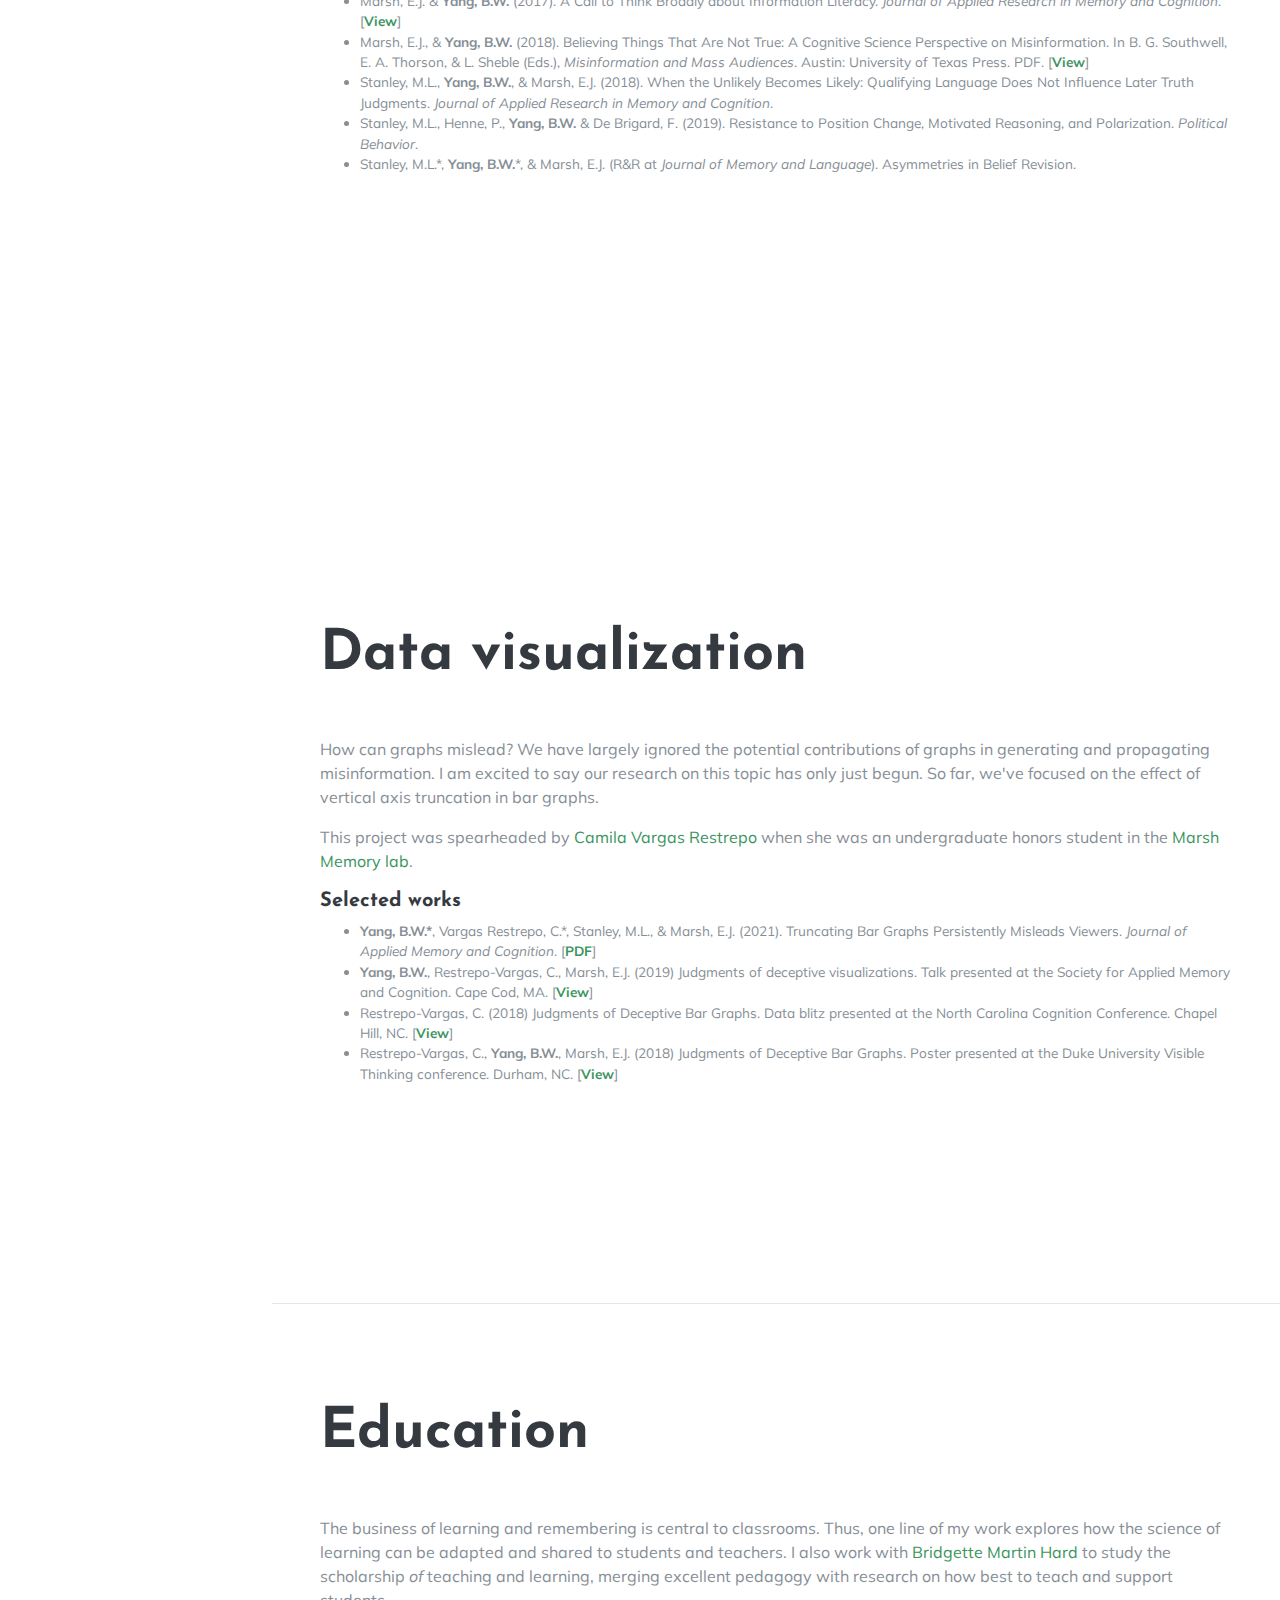
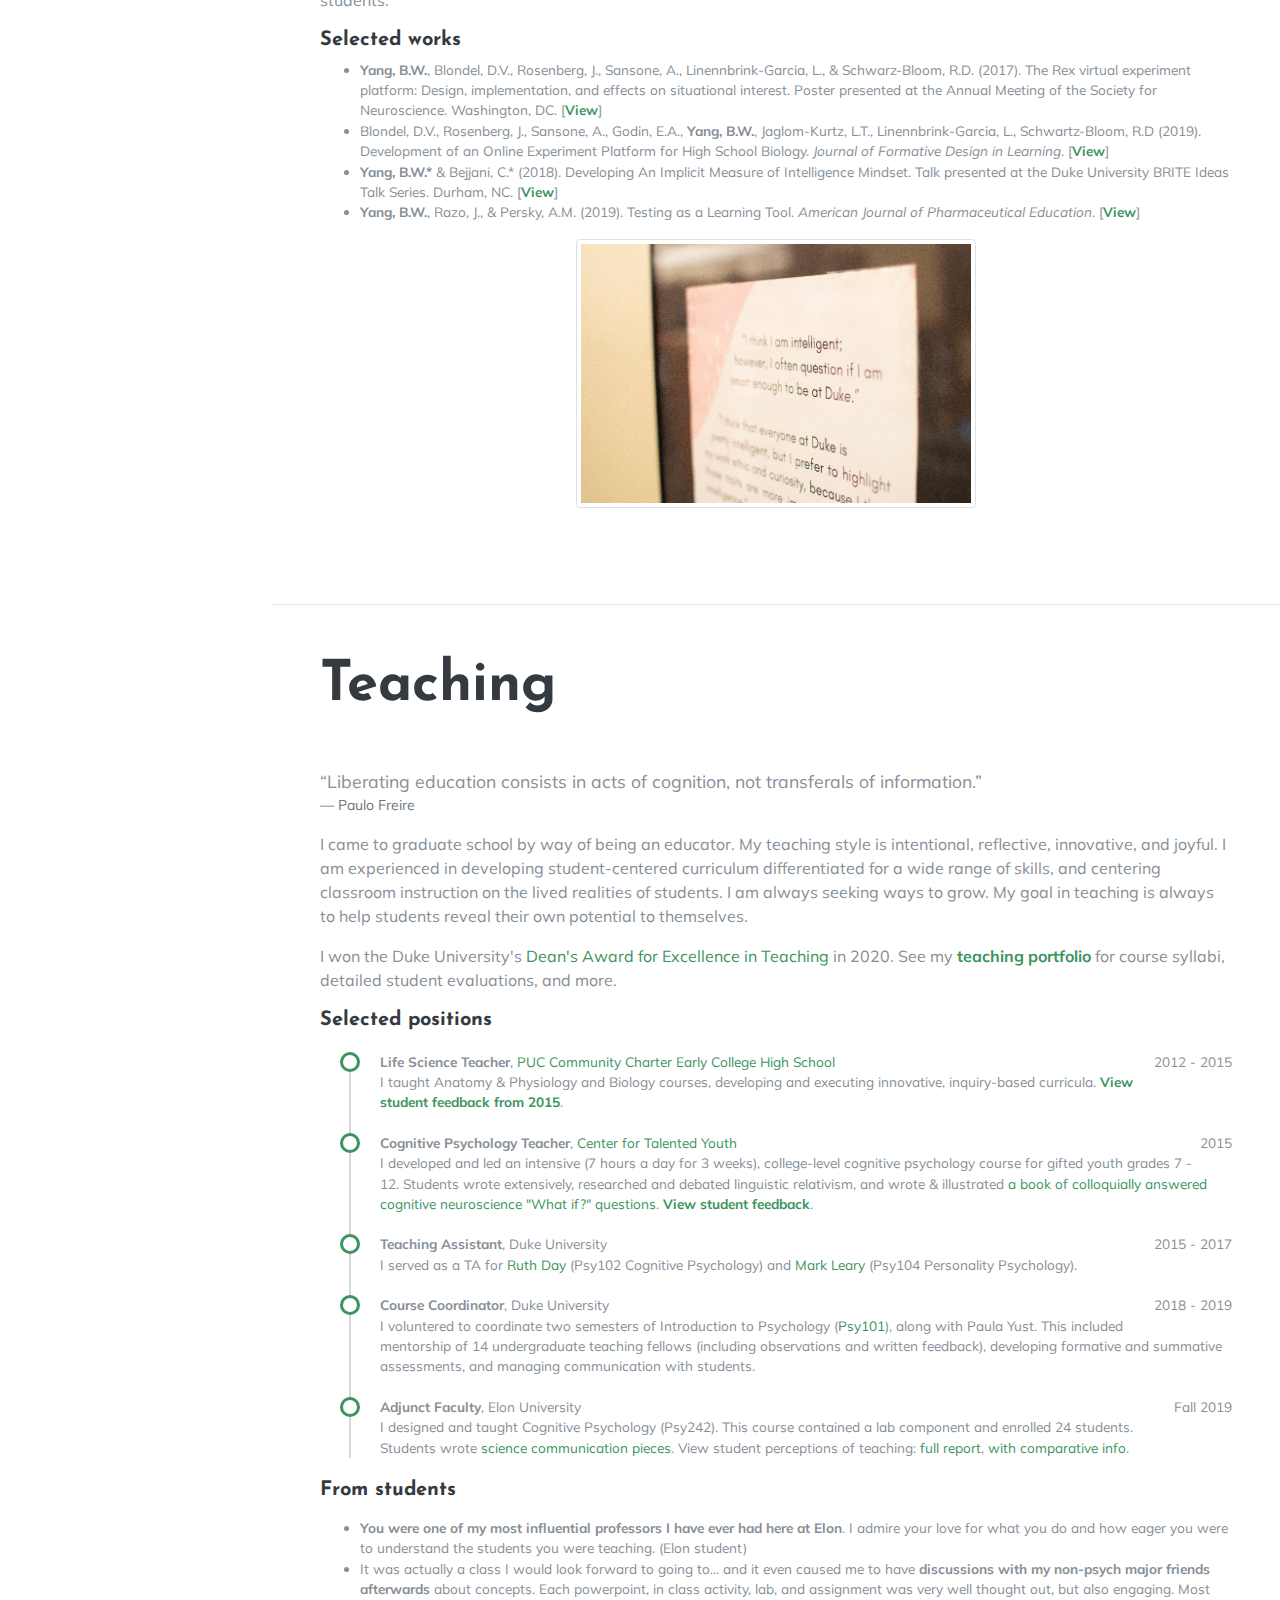
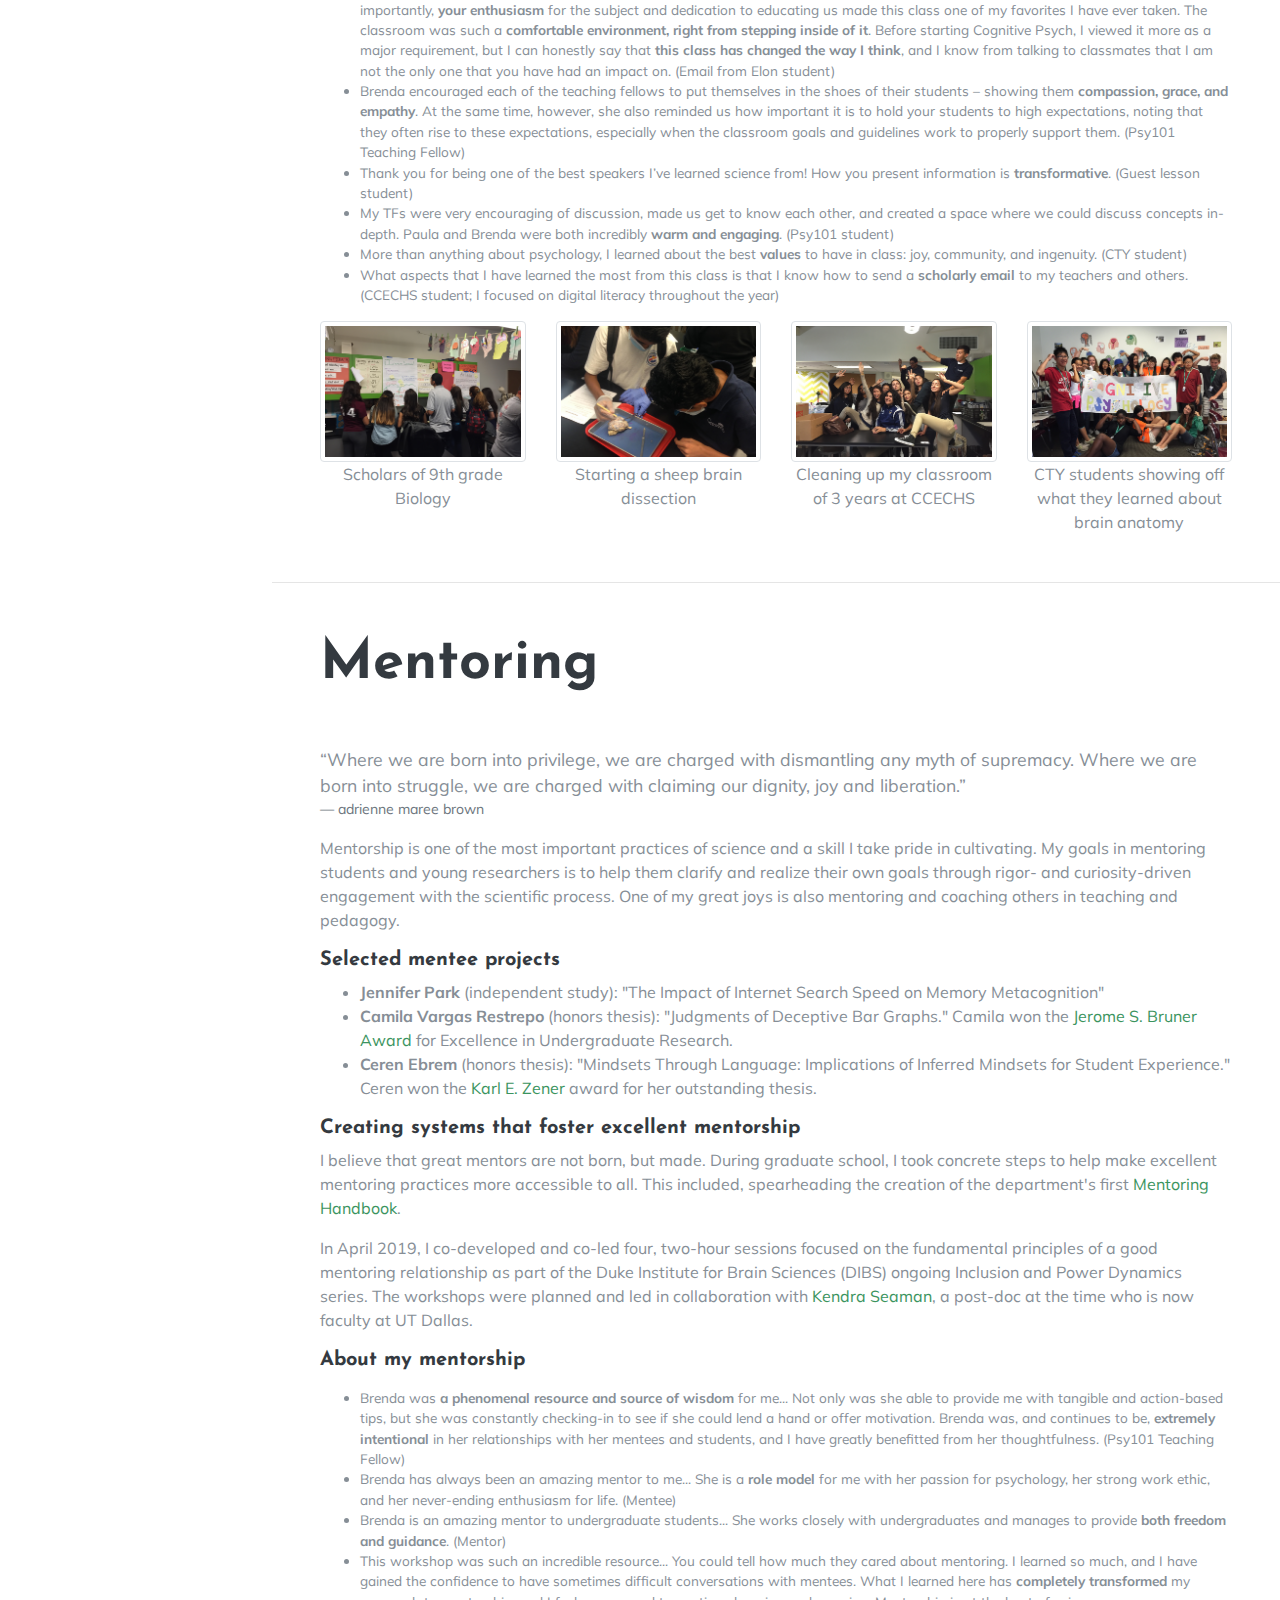
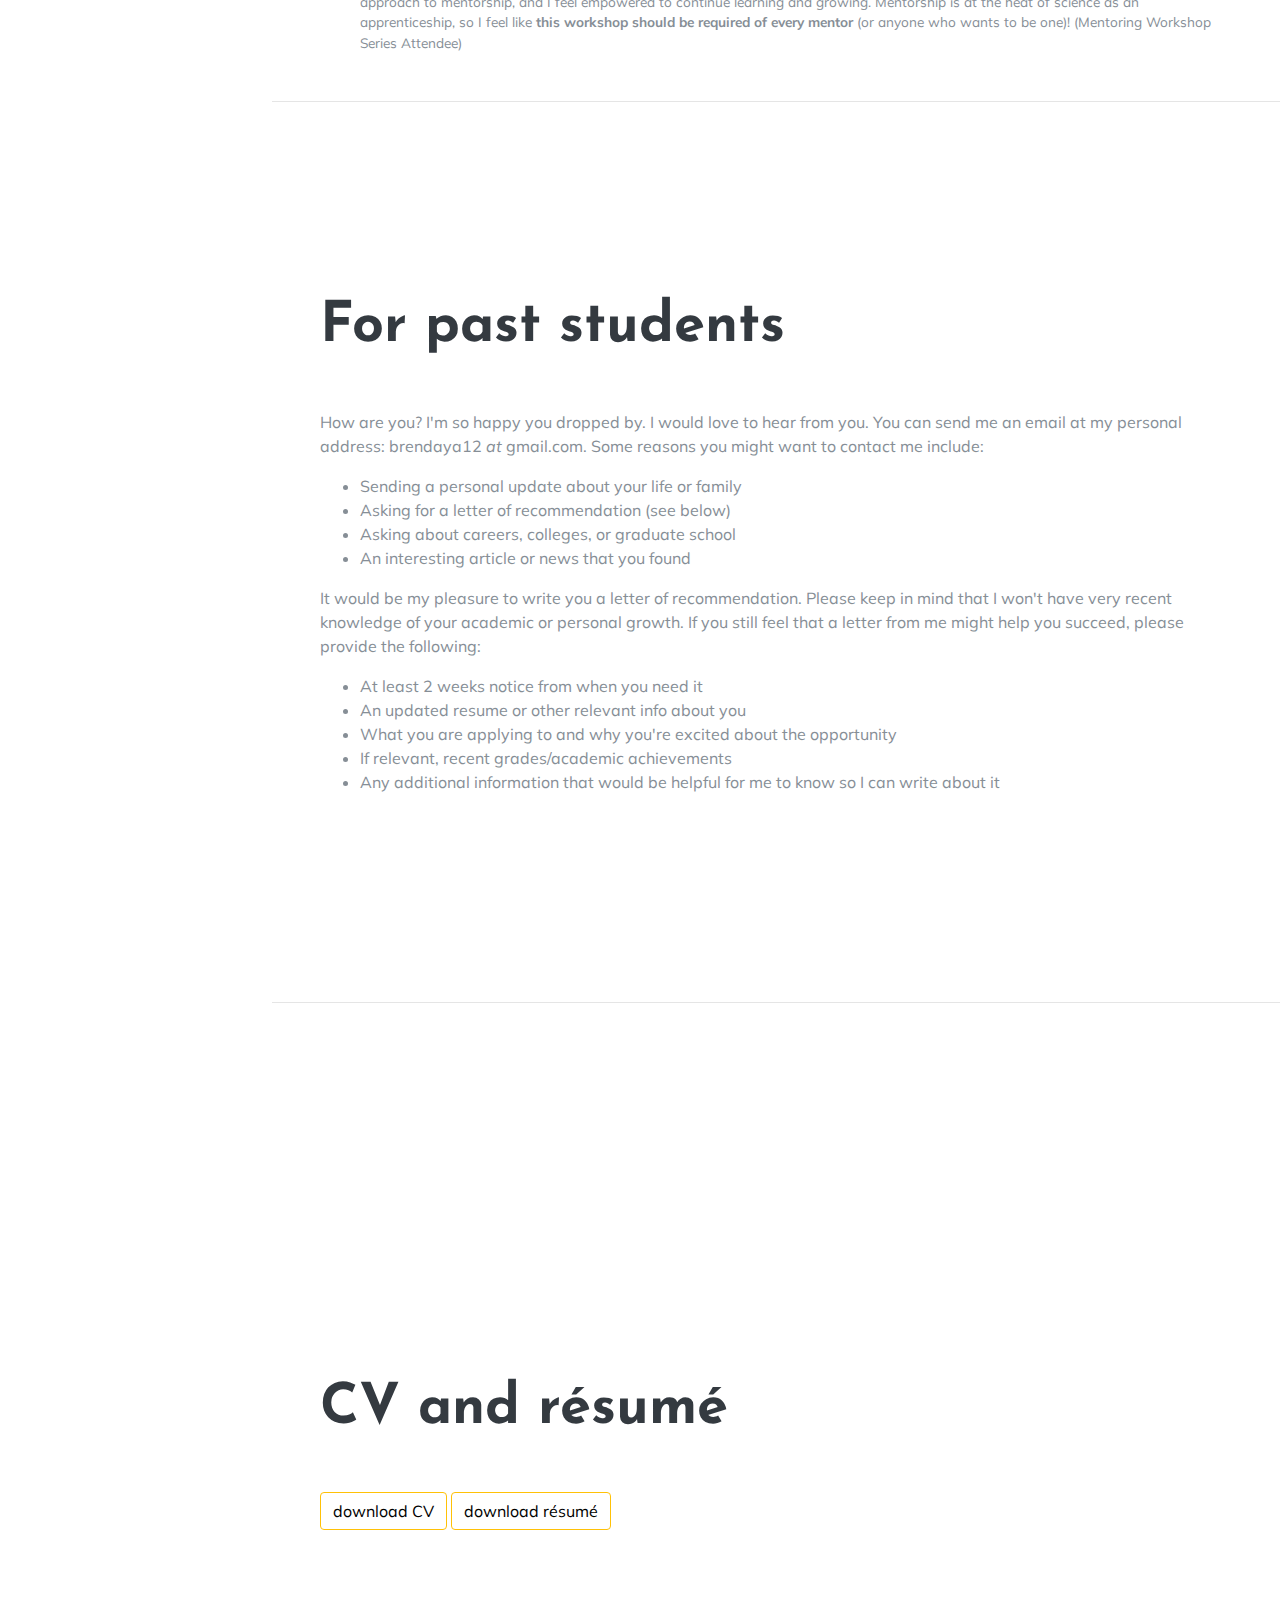
==== commit 13e7f71a: "Update graphs paper" ====
--- a/index.html
+++ b/index.html
@@ -243,7 +243,7 @@
 		<ul class="fa-ul mb-0 citations">
 		
 		<li><span class="fa-li" ><i class="far fa-file-alt text-warning" ></i></span>
-			<b>Yang, B.W.*</b>, Vargas Restrepo, C.*, Stanley, M.L., &amp; Marsh, E.J. (in press). Truncating Bar Graphs Persistently Misleads Viewers.</a> <i>Journal of Applied Memory and Cognition</i>. [<b><a href="https://psyarxiv.com/7aq4h/">Pre-print</a></b>]
+			<b>Yang, B.W.*</b>, Vargas Restrepo, C.*, Stanley, M.L., &amp; Marsh, E.J. (2021). Truncating Bar Graphs Persistently Misleads Viewers.</a> <i>Journal of Applied Memory and Cognition</i>. [<b><a href="https://psyarxiv.com/7aq4h/">PDF</a></b>]
 		</li>
 				<li><span class="fa-li" ><i class="fas fa-comment text-warning"></i></span>
 			<b>Yang, B.W.</b>, Restrepo-Vargas, C., Marsh, E.J. (2019) Judgments of deceptive visualizations. Talk presented at the Society for Applied Memory and Cognition. Cape Cod, MA. [<a href="https://osf.io/ebpf2/" target="_new"><b>View</b></a>]
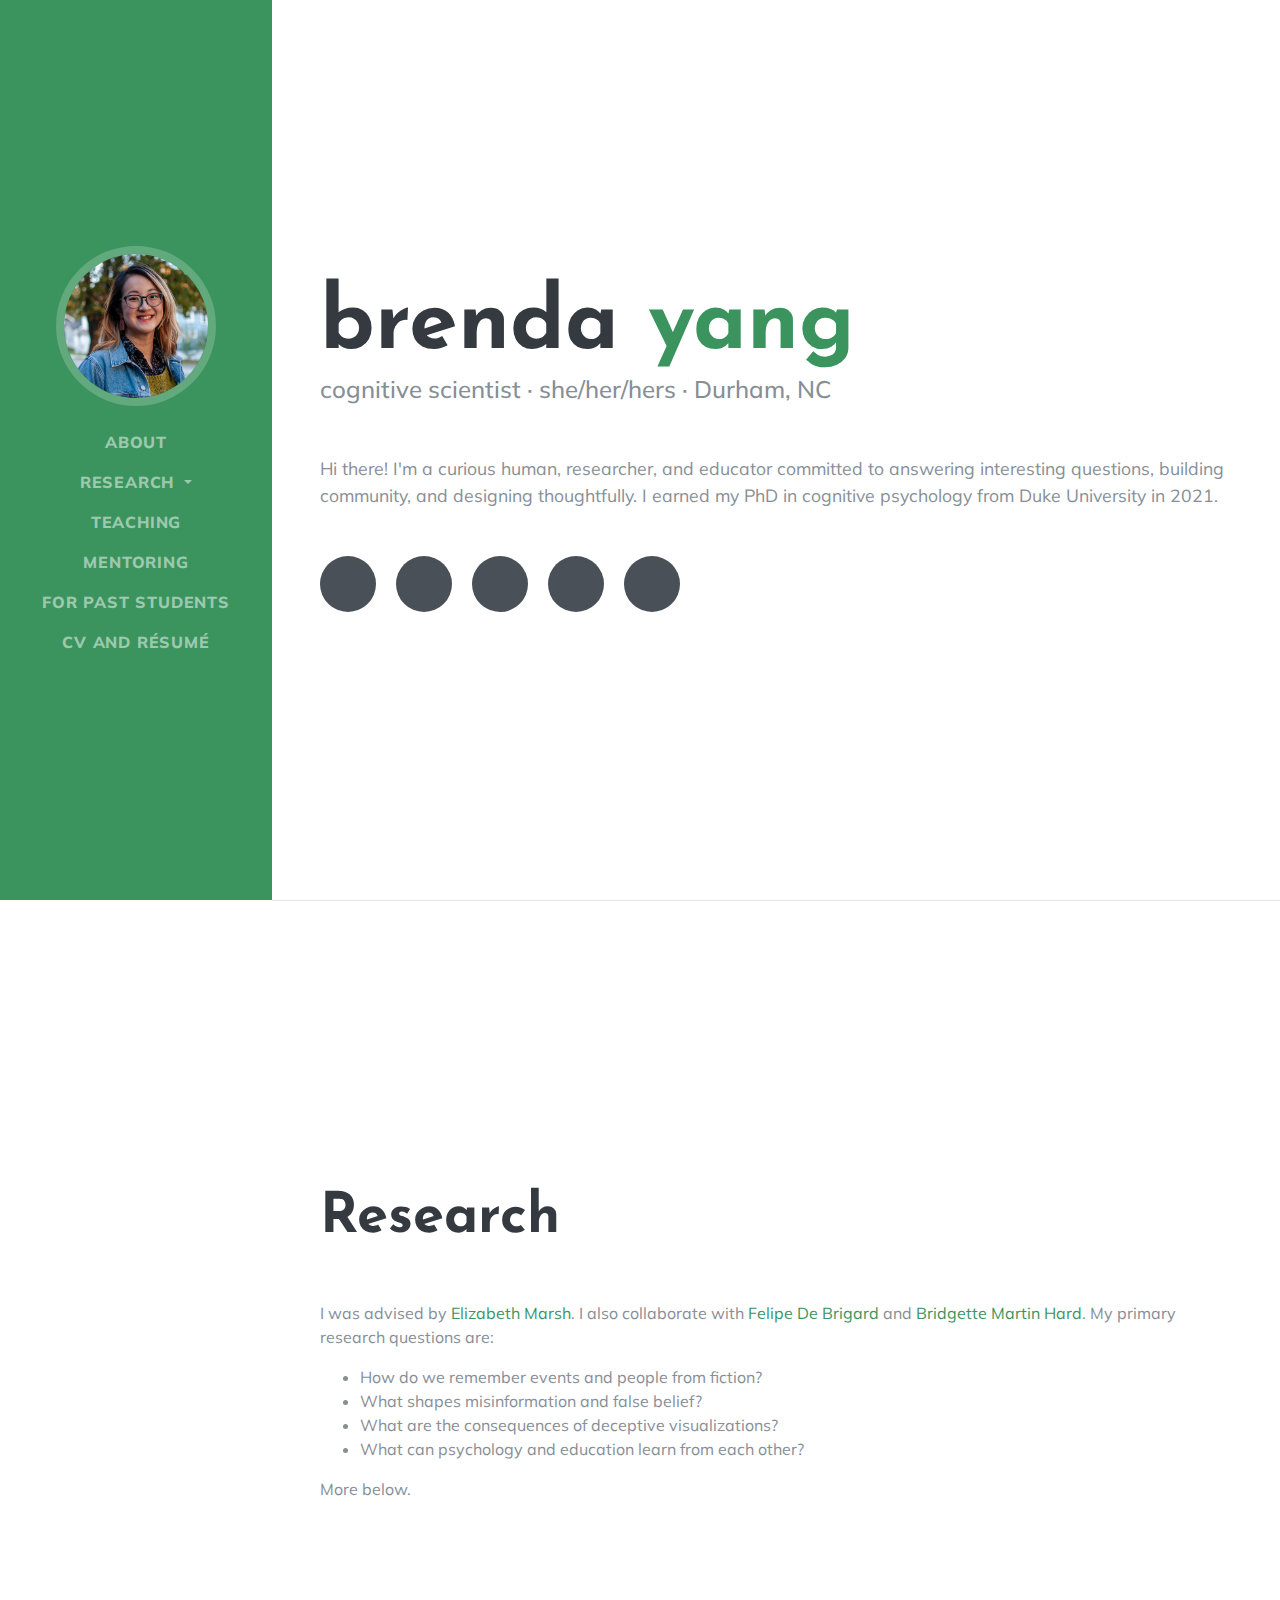
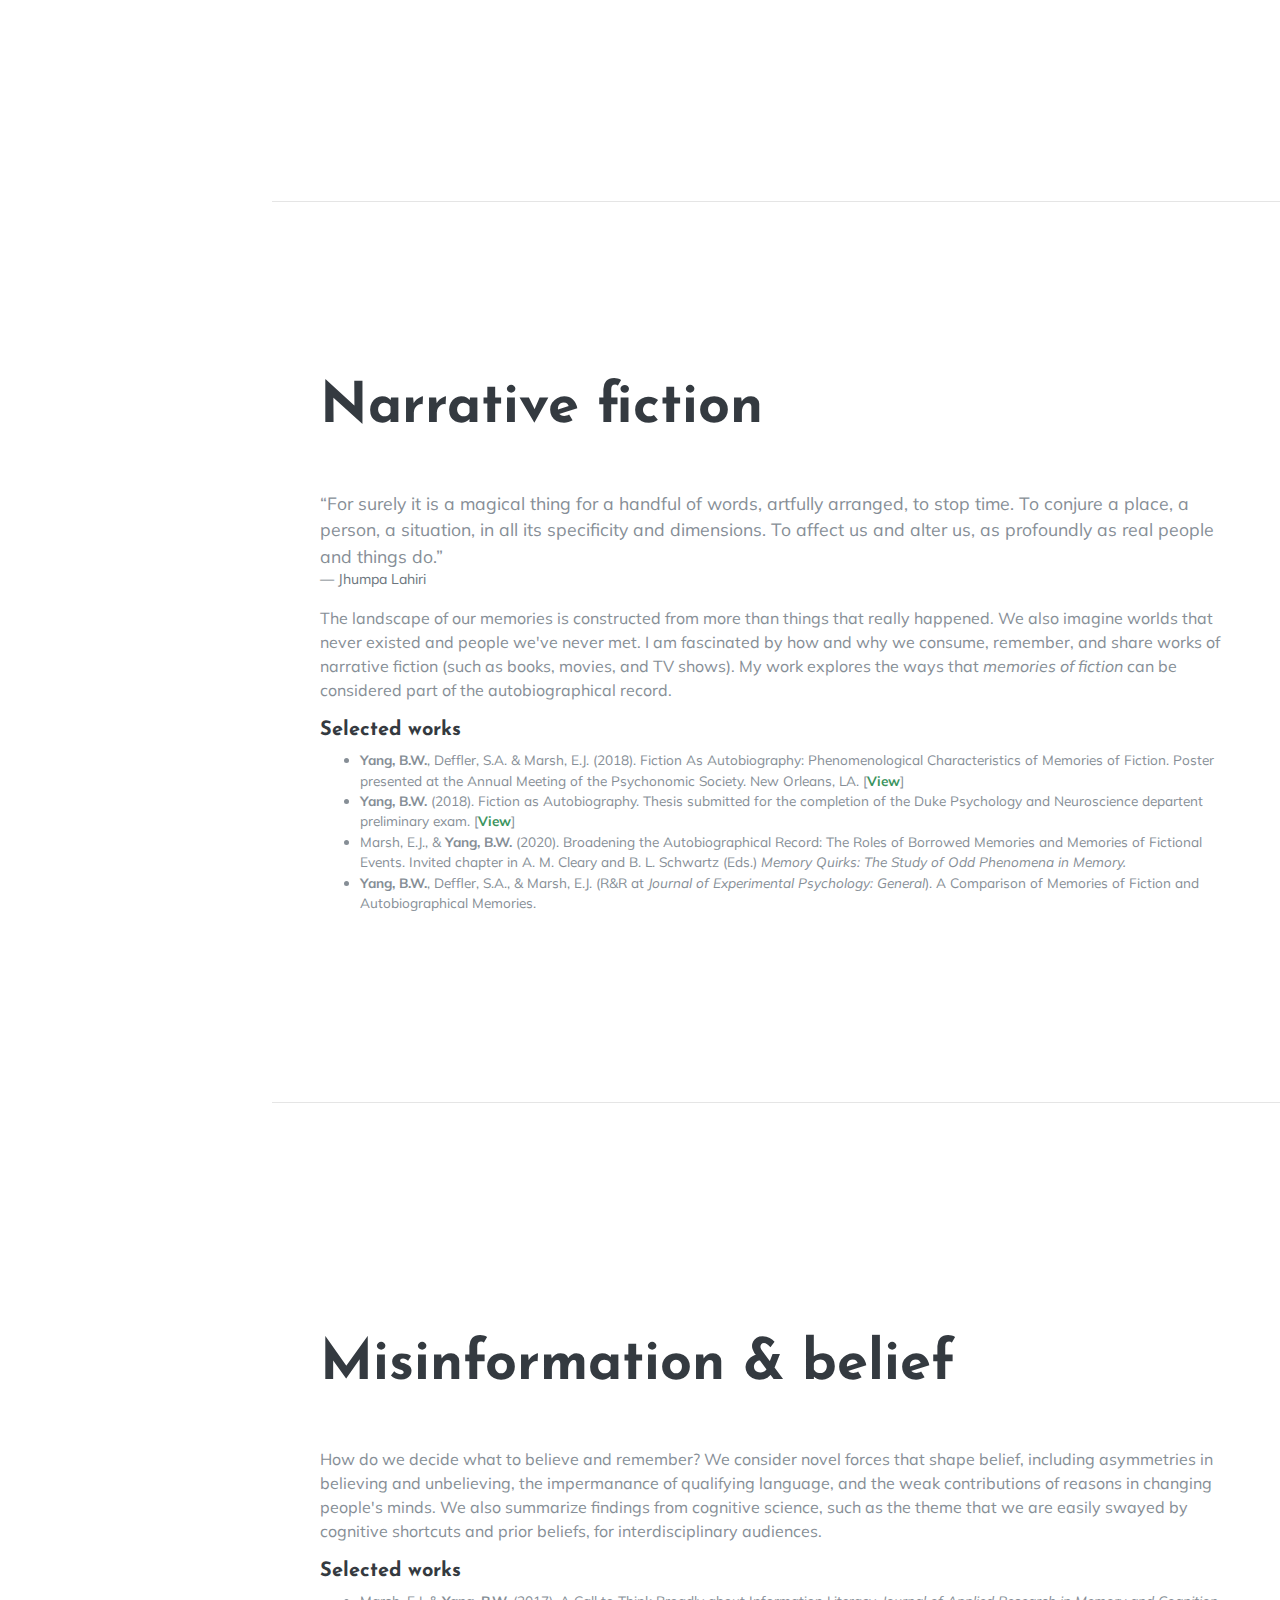
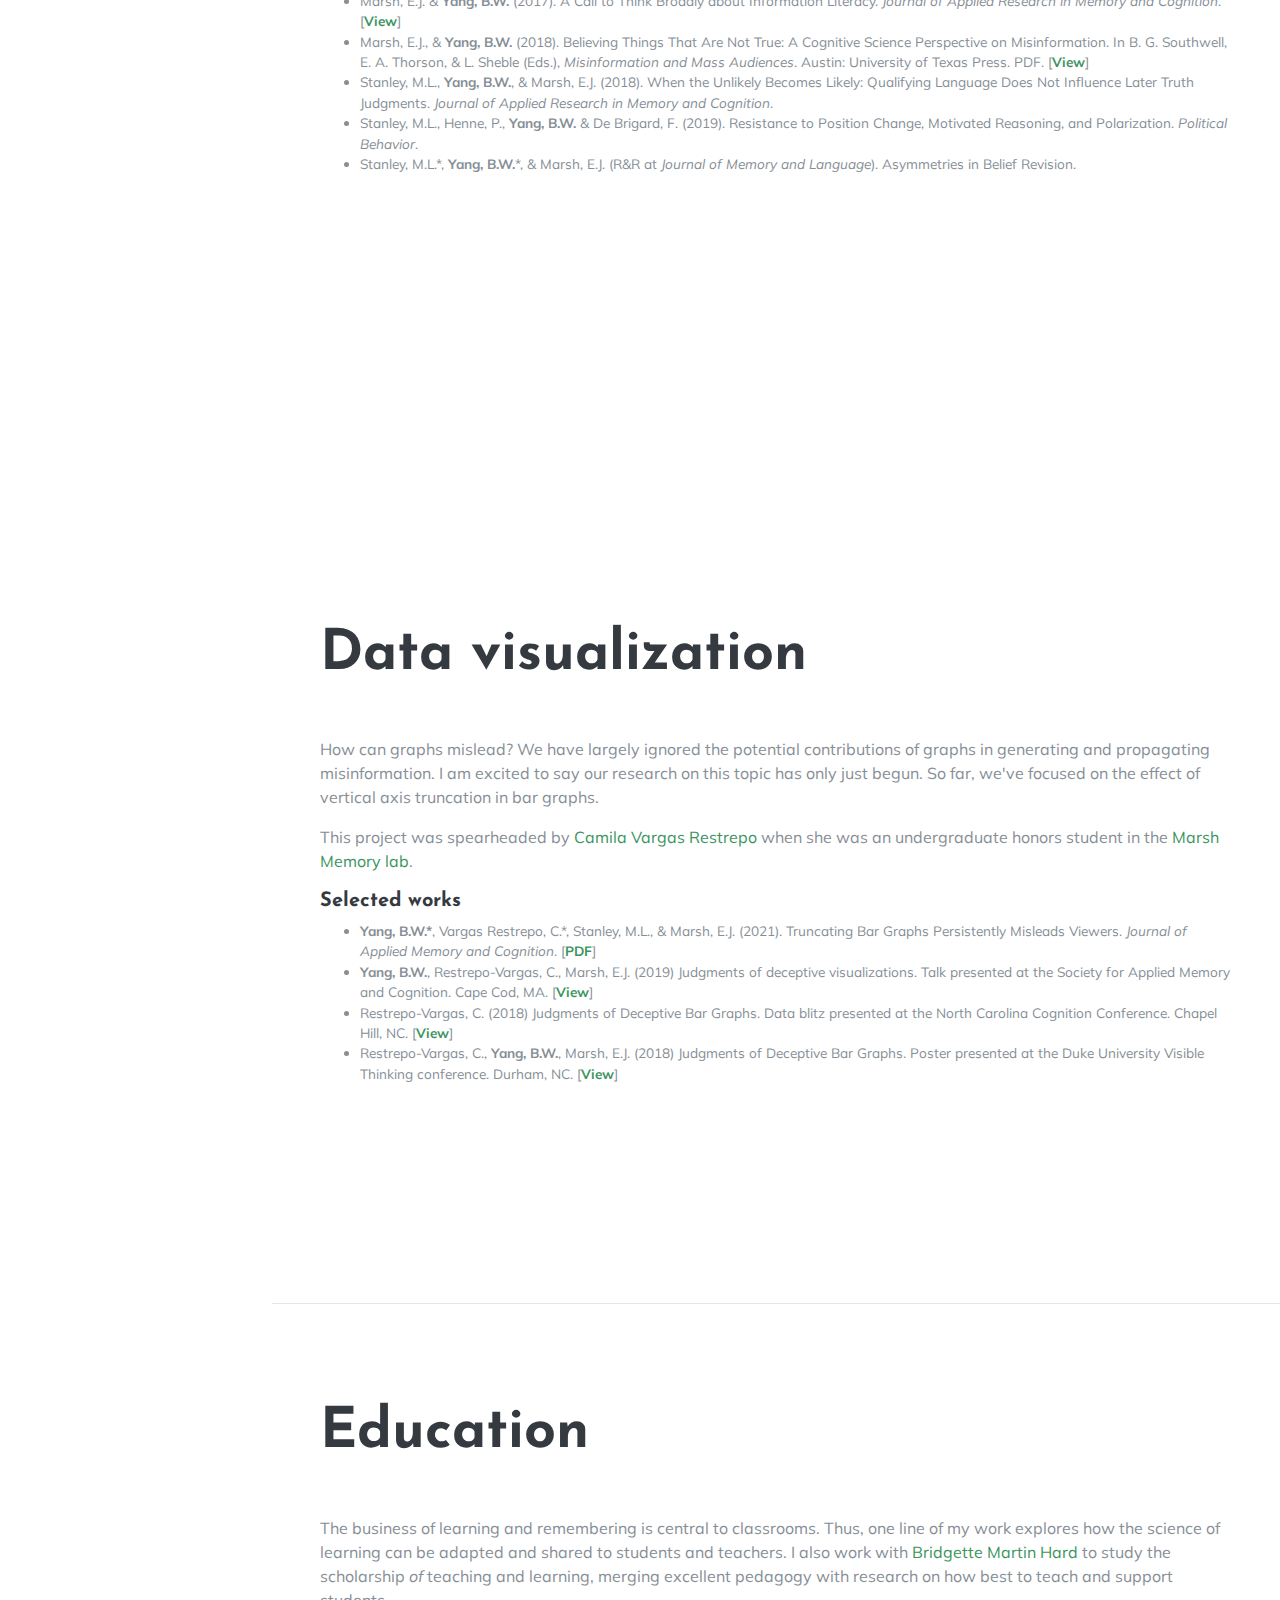
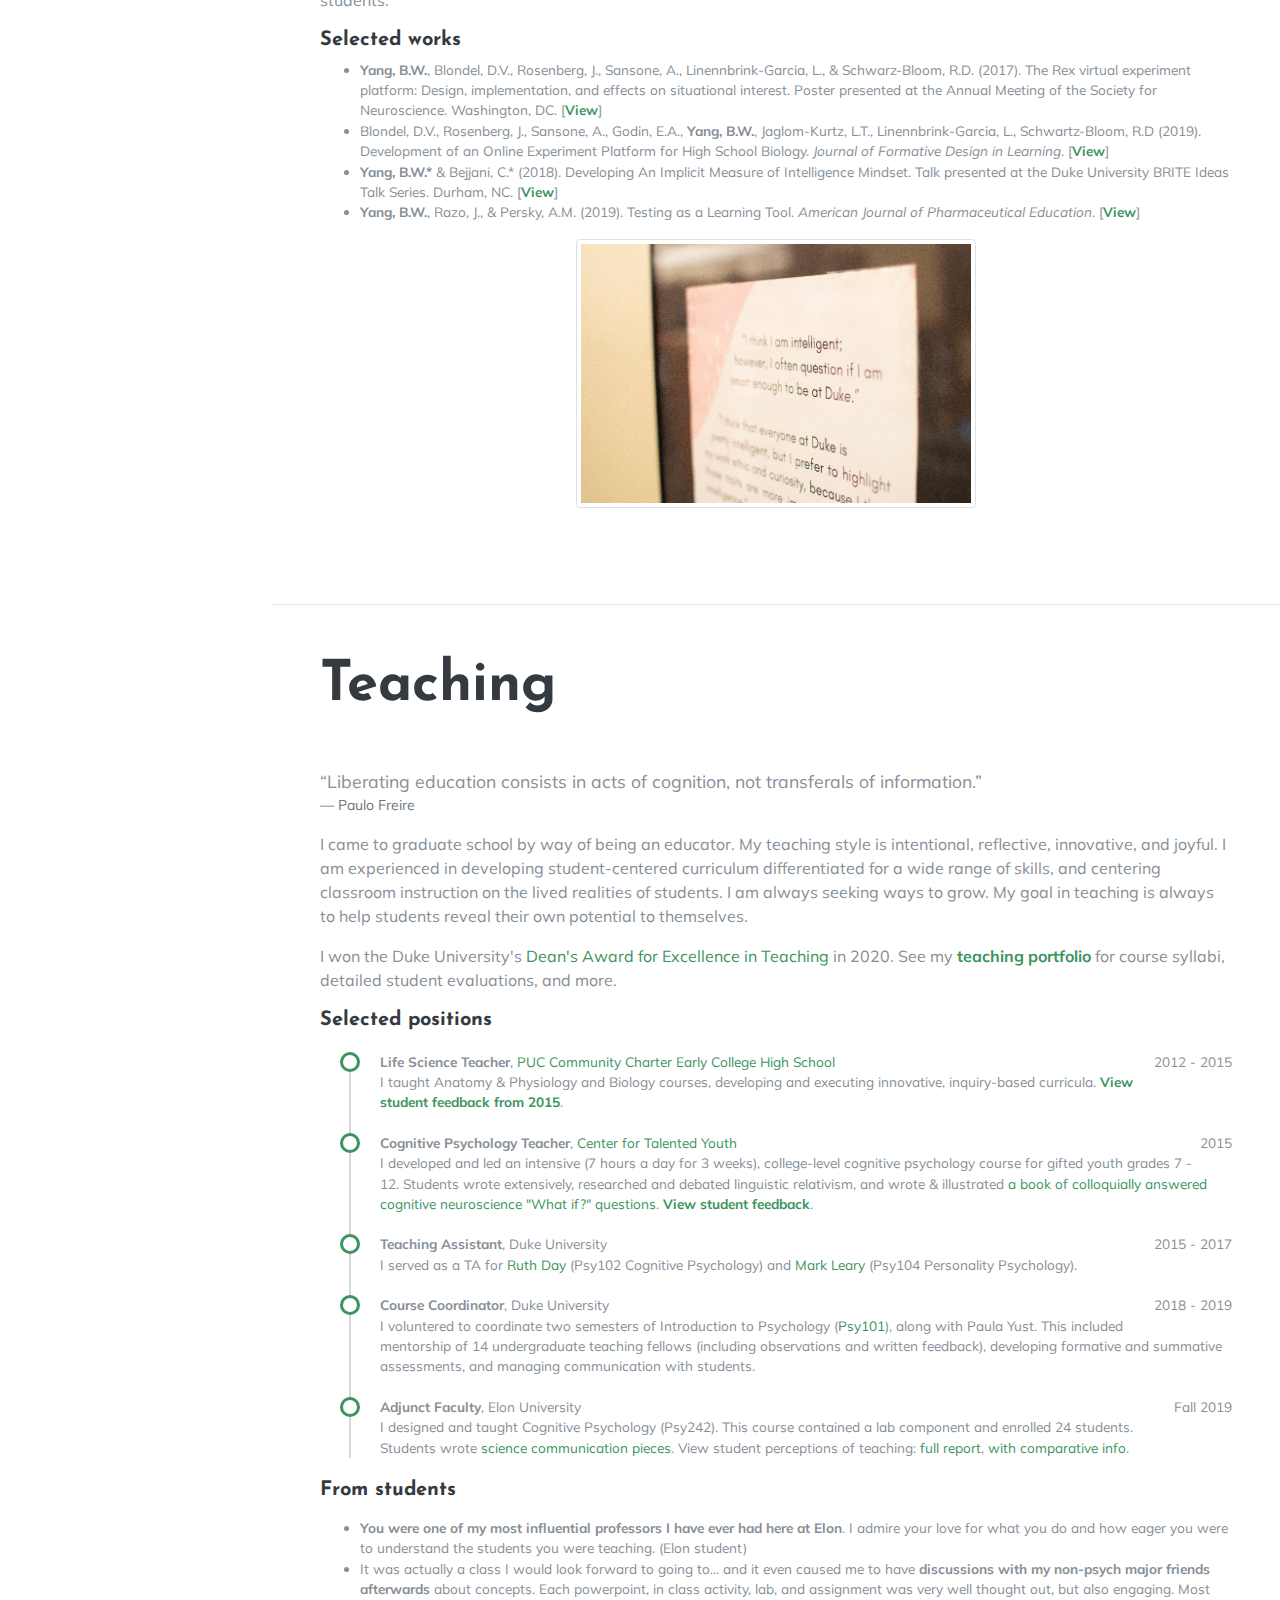
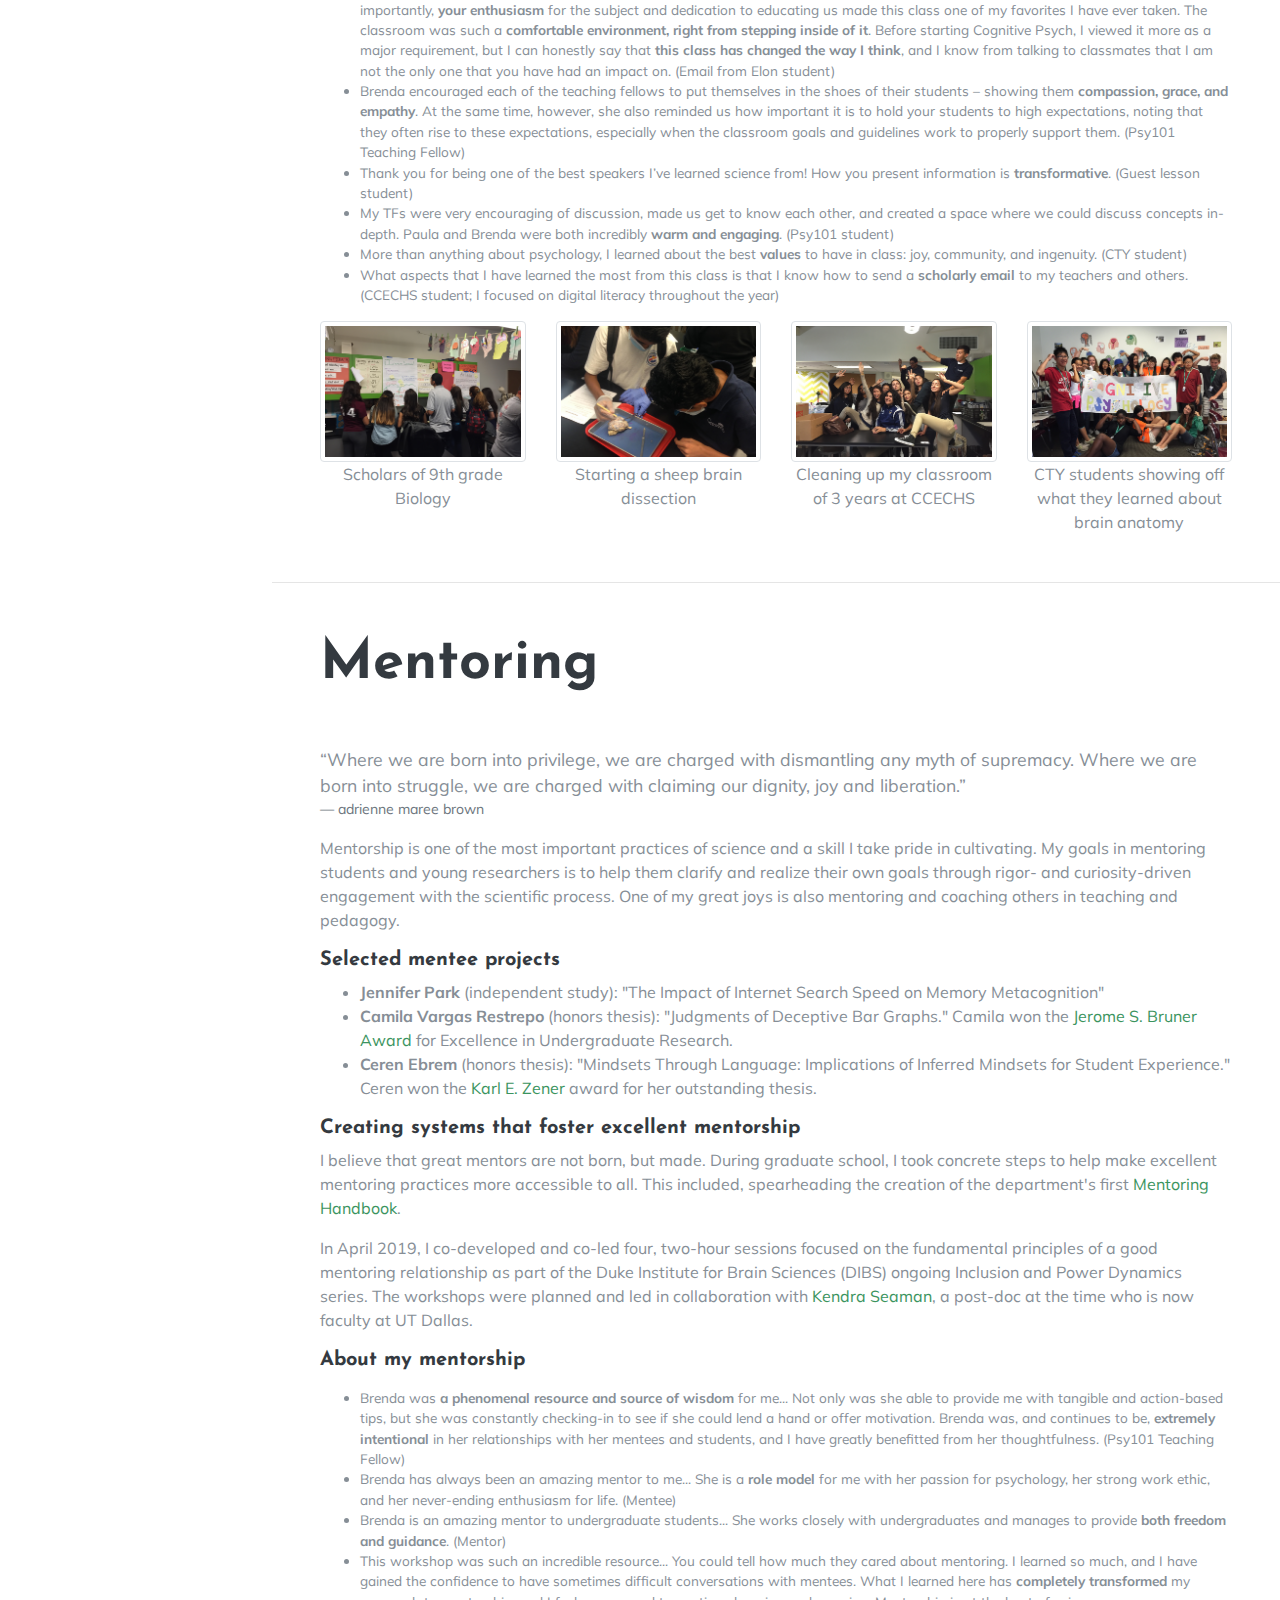
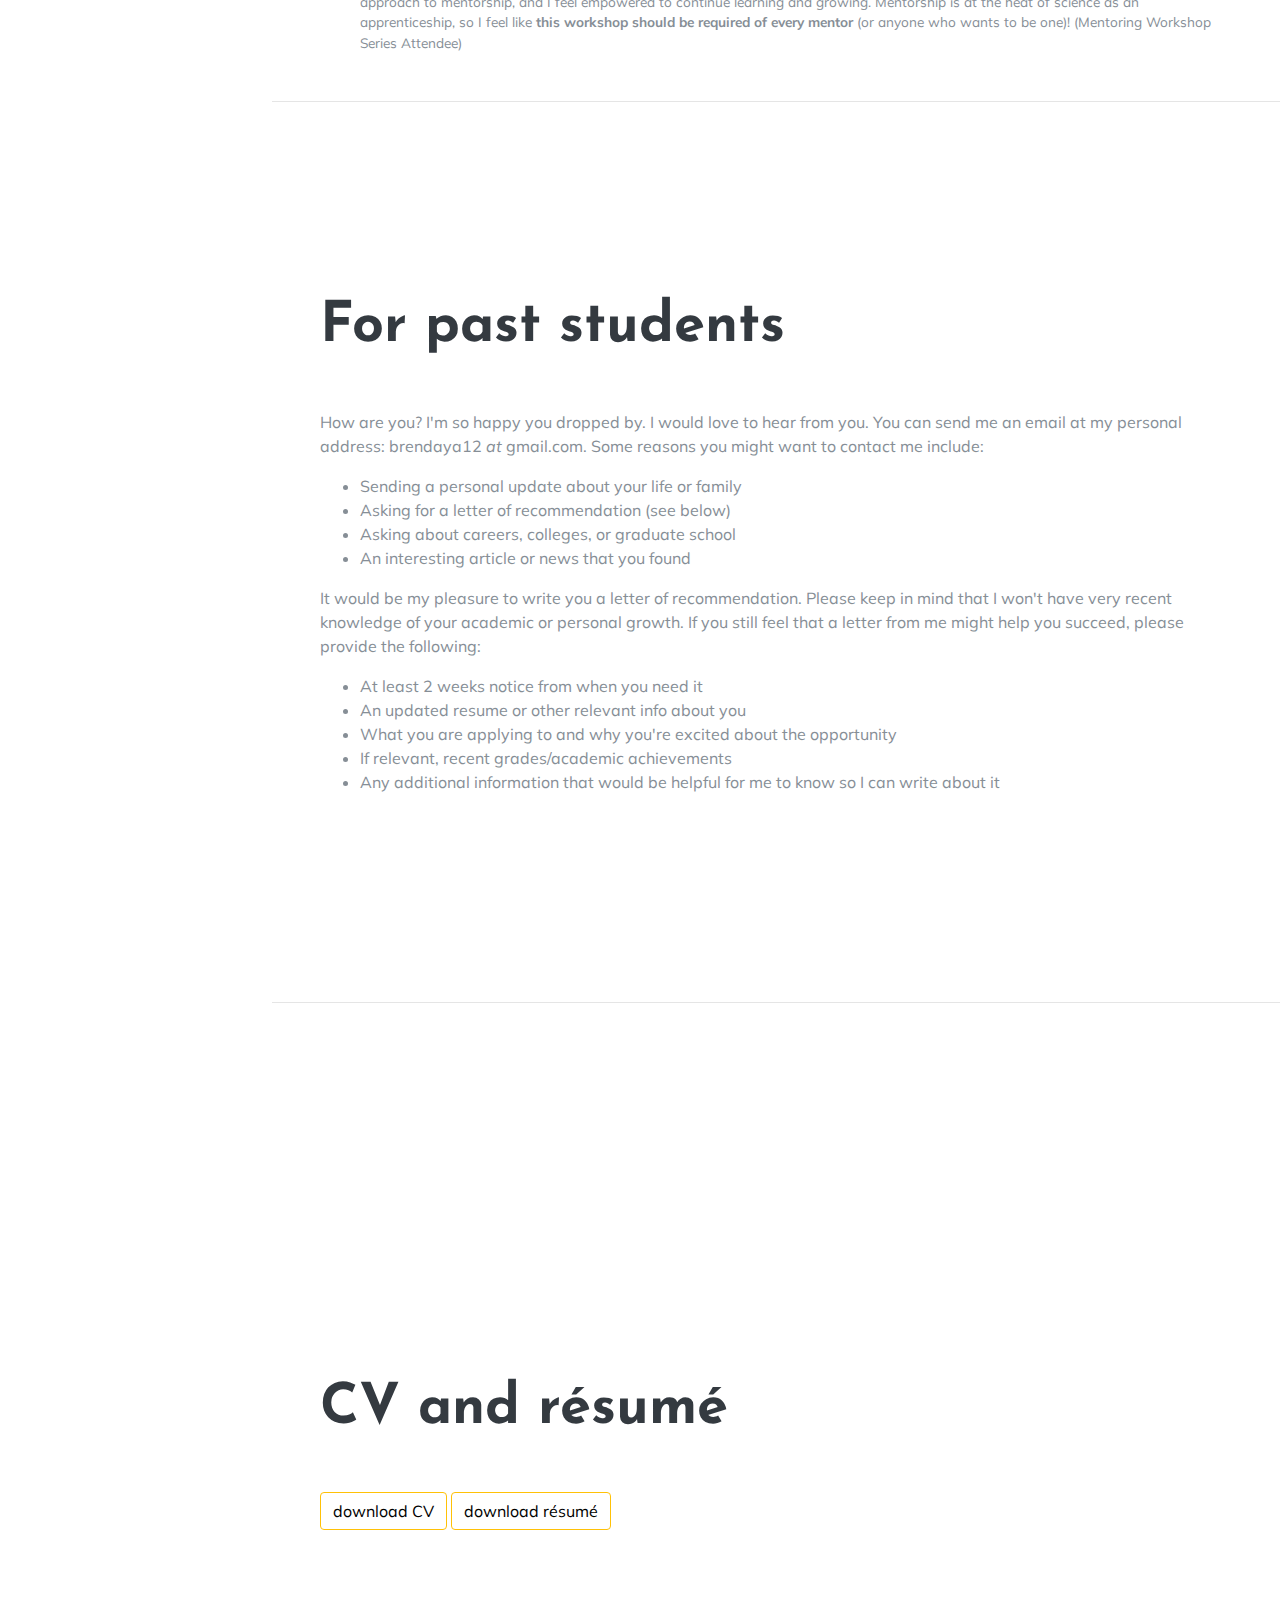
==== commit ba91b35a: "I defended!" ====
--- a/index.html
+++ b/index.html
@@ -1,555 +1,555 @@
-<!DOCTYPE html>
-<html lang="en">
-<head>
-
-  <meta charset="utf-8">
-  <meta name="viewport" content="width=device-width, initial-scale=1, shrink-to-fit=no">
-  <meta name="description" content="">
-  <meta name="author" content="">
-
-  <title>brendayang.com</title>  
-  
-  <!-- google analytics -->
-  <!-- Global site tag (gtag.js) - Google Analytics -->
-	<script async src="https://www.googletagmanager.com/gtag/js?id=UA-28763031-2"></script>
-	<script>
-  window.dataLayer = window.dataLayer || [];
-  function gtag(){dataLayer.push(arguments);}
-  gtag('js', new Date());
-
-  gtag('config', 'UA-28763031-2');
-</script>
-
-  
-  <!-- favicon -->
-  <link rel='icon' href='favicon.ico' type='image/x-icon'/ >
-  <link rel="apple-touch-icon" sizes="180x180" href="/apple-touch-icon.png">
-<link rel="icon" type="image/png" sizes="32x32" href="/favicon-32x32.png">
-<link rel="icon" type="image/png" sizes="16x16" href="/favicon-16x16.png">
-<link rel="manifest" href="/site.webmanifest">
-  
-
-  <!-- Bootstrap core CSS -->
-  <link href="vendor/bootstrap/css/bootstrap.min.css" rel="stylesheet">
-
-  <!-- Custom fonts for this template -->
-  <link href="https://fonts.googleapis.com/css?family=Saira+Extra+Condensed:500,700" rel="stylesheet">
-  <link href="https://fonts.googleapis.com/css?family=Muli:400,400i,800,800i" rel="stylesheet">
-  <link href="vendor/fontawesome-free/css/all.min.css" rel="stylesheet">
-  
-  <link href="https://fonts.googleapis.com/css?family=Josefin+Sans" rel="stylesheet">
-  
-  <!-- include Bootstrap -->
-  <!-- Latest compiled and minified CSS -->
-	<link rel="stylesheet" href="https://maxcdn.bootstrapcdn.com/bootstrap/4.3.1/css/bootstrap.min.css">
-	
-	<!-- include fontawesome-->
-	<link rel="stylesheet" href="https://use.fontawesome.com/releases/v5.8.2/css/all.css" integrity="sha384-oS3vJWv+0UjzBfQzYUhtDYW+Pj2yciDJxpsK1OYPAYjqT085Qq/1cq5FLXAZQ7Ay" crossorigin="anonymous">
-
-  <!-- Custom styles for this template -->
-  <link href="css/resume.min.css" rel="stylesheet">
-  <link href="css/jquery.bsPhotoGallery.css" rel="stylesheet">
-
-</head>
-
-<body id="page-top">
-
-  <nav class="navbar navbar-expand-lg navbar-dark bg-primary fixed-top" id="sideNav">
-    <a class="navbar-brand js-scroll-trigger" href="#page-top">
-      <span class="d-block d-lg-none">Brenda Yang</span>
-      <span class="d-none d-lg-block">
-        <img class="img-fluid img-profile rounded-circle mx-auto mb-2" src="img/profile.jpg" alt="">
-      </span>
-    </a>
-	
-    <button class="navbar-toggler" type="button" data-toggle="collapse" data-target="#navbarSupportedContent" aria-controls="navbarSupportedContent" aria-expanded="false" aria-label="Toggle navigation">
-      <span class="navbar-toggler-icon"></span>
-    </button>
-	
-    <div class="collapse navbar-collapse" id="navbarSupportedContent">
-      <ul class="navbar-nav">
-        <li class="nav-item">
-          <a class="nav-link js-scroll-trigger" href="#about">About</a>
-        </li>
-		
-		<!-- research interests dropdown -->
-		<li class="nav-item dropdown">
-			<a class="nav-link dropdown-toggle" href="#" id="navbarDropdown" role="button" data-toggle="dropdown" aria-haspopup="true" aria-expanded="false">
-          Research
-        </a>
-			<div class="dropdown-menu" aria-labelledby="navbarDropdown">
-          <a class="dropdown-item" href="#fiction">Narrative fiction</a>
-          <a class="dropdown-item" href="#misinformation">Misinformation</a>
-		  <a class="dropdown-item" href="#datavis">Data visualization</a>
-		  <a class="dropdown-item" href="#education">Education</a>
-        </div>
-      </li>
-		
-        <li class="nav-item">
-          <a class="nav-link js-scroll-trigger" href="#teaching">Teaching</a>
-        </li>
-
-		<li class="nav-item">
-          <a class="nav-link js-scroll-trigger" href="#mentoring">Mentoring</a>
-        </li>
-
-		
-        <li class="nav-item">
-          <a class="nav-link js-scroll-trigger" href="#paststudents">For Past Students</a>
-        </li>
-		<li class="nav-item">
-          <a class="nav-link js-scroll-trigger" href="#CV">CV and Résumé</a>
-        </li>
-      </ul>
-    </div>
-  </nav>
-
-  <div class="container-fluid p-0">
-
-  <!-- quickabout -->
-    <section class="resume-section p-3 p-lg-5 d-flex align-items-center" id="about">
-      <div class="w-100">
-        <h1 class="mb-0">brenda
-          <span class="text-primary">yang</span>
-        </h1>
-        <div class="subheading mb-5">PhD candidate · she/her/hers · Durham, NC
-        </div>
-        <p class="lead mb-5">Hi there! I'm a curious human, researcher, and educator committed to answering interesting questions, building community, and designing thoughtfully.</p>
-	
-        <div class="social-icons">
-          <a href="https://www.linkedin.com/in/brendayang">
-            <i class="fab fa-linkedin-in"></i>
-          </a>
-		  <a href="https://scholar.google.com/citations?pli=1&authuser=1&user=Qf4mnvcAAAAJ" alt = "Google Scholar profile">
-            <i class="fab fa-google"></i>
-          </a>
-          <a href="https://twitter.com/brendawyang">
-            <i class="fab fa-twitter"></i>
-          </a>
-          <a href="https://open.spotify.com/user/brendayang">
-            <i class="fab fa-spotify"></i>
-          </a>
-		  <a href="https://bethereinfive.tumblr.com">
-            <i class="fas fa-camera"></i>
-          </a>
-        </div>
-      </div>
-    </section>
-
-    <hr class="m-0">
-
-	<!-- quickresearch -->
-    <section class="resume-section p-3 p-lg-5 d-flex align-items-center" id="research">
-      <div class="w-100">
-        <h2 class="mb-5">Research</h2>
-	<p>My advisor is <a href="https://www.marshmemorylab.com/" target="_new">Elizabeth Marsh</a>. I also collaborate with <a href="https://felipedebrigard.com/" target="_new">Felipe De Brigard</a> and <a href="https://psychandneuro.duke.edu/people/bridgette-martin-hard">Bridgette Martin Hard</a>. My primary research questions are:</p>
-	
-	<ul>
-		<li>How do we remember events and people from fiction?</li>
-		<li>What shapes misinformation and false belief?</li>
-		<li>What are the consequences of deceptive visualizations?</li>
-		<li>What can psychology and education learn from each other?</li>
-	</ul>
-	
-	<p>More below.</p>
-		
-	</section>
-	
-	<hr class="m-0">
-	
-	<!-- quickfiction -->
-	 <section class="resume-section p-3 p-lg-5 d-flex align-items-center" id="fiction">
-      <div class="w-100">
-        <h2 class="mb-5">Narrative fiction</h2>
-
-	   
-	   <blockquote>
-		<p class="mb-0">“For surely it is a magical thing for a handful of words, artfully arranged, to stop time. To conjure a place, a person, a situation, in all its specificity and dimensions. To affect us and alter us, as profoundly as real people and things do.”</p>
-		<footer class="blockquote-footer">Jhumpa Lahiri</footer>
-		</blockquote>
-		
-		<p>The landscape of our memories is constructed from more than things that really happened. We also imagine worlds that never existed and people we've never met. I am fascinated by how and why we consume, remember, and share works of narrative fiction (such as books, movies, and TV shows). My work explores the ways that <i>memories of fiction</i> can be considered part of the autobiographical record.</p>
-	   
-	   <!-- fiction cites -->
-	   <h5>Selected works</h5>
-	    <ul class="fa-ul mb-0 citations">
-		<li><span class="fa-li citations" ><i class="fas fa-grip-horizontal text-warning" ></i></span>
-			<b>Yang, B.W.</b>, Deffler, S.A. &amp; Marsh, E.J. (2018). Fiction As Autobiography: Phenomenological Characteristics of Memories of Fiction. Poster presented at the Annual Meeting of the Psychonomic Society. New Orleans, LA. [<a href="https://osf.io/259fv/" target="_new"><b>View</b></a>]
-		</li>
-		
-		<li><span class="fa-li" ><i class="far fa-file-alt text-warning" ></i></span>
-			<b>Yang, B.W.</b> (2018). Fiction as Autobiography. Thesis submitted for the completion of the Duke Psychology and Neuroscience departent preliminary exam. [<a href="https://thesiscommons.org/th6j2"><b>View</b></a>]
-		</li>
-		
-		<li><span class="fa-li" ><i class="far fa-file-alt text-warning" ></i></span>
-			Marsh, E.J., & <b>Yang, B.W.</b> (2020). Broadening the Autobiographical Record: The Roles of Borrowed Memories and Memories of Fictional Events. Invited chapter in A. M. Cleary and B. L. Schwartz (Eds.) <i>Memory Quirks: The Study of Odd Phenomena in Memory.</i></a>
-		</li>
-		
-		<li><span class="fa-li" ><i class="far fa-file-alt text-warning" ></i></span>
-			<b>Yang, B.W.</b>, Deffler, S.A., &amp; Marsh, E.J. (R&amp;R at <i>Journal of Experimental Psychology: General</i>). A Comparison of Memories of Fiction and Autobiographical Memories.</a>
-		</li>
-		
-		
-		
-				
-		
-		
-		</ul>
-		</p>
-		
-		
-	</section>
-	
-	<hr class="m-0">
-	
-	 <section class="resume-section p-3 p-lg-5 d-flex align-items-center" id="misinformation">
-      <div class="w-100">
-	  
-	  <h2 class="mb-5">Misinformation &amp; belief</h2>
-	  <p>How do we decide what to believe and remember? We consider novel forces that shape belief, including asymmetries in believing and unbelieving, the impermanance of qualifying language, and the weak contributions of reasons in changing people's minds. We also summarize findings from cognitive science, such as the theme that we are easily swayed by cognitive shortcuts and prior beliefs, for interdisciplinary audiences.  </p>
-	  
-	  <!-- misinformation cites -->
-	  <h5>Selected works</h5>
-	  <ul class="fa-ul mb-0 citations">
-		 <li><span class="fa-li" ><i class="far fa-file-alt text-warning" ></i></span>
-			Marsh, E.J. &amp; <b>Yang, B.W.</b> (2017). A Call to Think Broadly about Information Literacy. <i>Journal of Applied Research in Memory and Cognition</i>. [<a href="https://www.sciencedirect.com/science/article/pii/S2211368117301985"><b>View</b></a>]</li>
-		<li><span class="fa-li" ><i class="fas fa-book text-warning" ></i></span>
-			Marsh, E.J., &amp; <b>Yang, B.W.</b> (2018). Believing Things That Are Not True: A Cognitive Science Perspective on Misinformation. In B. G. Southwell, E. A. Thorson, &amp; L. Sheble (Eds.), <i>Misinformation and Mass Audiences</i>. Austin: University of Texas Press. PDF. [<a href="https://marshlab.psych.duke.edu/publications/MarshYang2017_Chapter.pdf"><b>View</b></a>]
-		</li>
-		<li><span class="fa-li" ><i class="far fa-file-alt text-warning" ></i></span>
-			Stanley, M.L., <b>Yang, B.W.</b>, &amp; Marsh, E.J. (2018). When the Unlikely Becomes Likely: Qualifying Language Does Not Influence Later Truth Judgments. <i>Journal of Applied Research in Memory and Cognition</i>.
-		</li>
-		<li><span class="fa-li" ><i class="far fa-file-alt text-warning" ></i></span>
-			Stanley, M.L., Henne, P., <b>Yang, B.W.</b> &amp; De Brigard, F. (2019). Resistance to Position Change, Motivated Reasoning, and Polarization. <i>Political Behavior</i>.
-		</li>
-		<li><span class="fa-li" ><i class="far fa-file-alt text-warning" ></i></span>
-			 Stanley, M.L.*, <b>Yang, B.W.</b>*, &amp; Marsh, E.J. (R&amp;R at <i>Journal of Memory and Language</i>). Asymmetries in Belief Revision.
-		</li>
-	   </ul>
-	  
-	  </div>
-	  </section>
-	  
-	  <section class="resume-section p-3 p-lg-5 d-flex align-items-center" id="datavis">
-	  <div class="w-100">
-	  
-      <h2 class="mb-5">Data visualization</h2>
-		<p>How can graphs mislead? We have largely ignored the potential contributions of graphs in generating and propagating misinformation. I am excited to say our research on this topic has only just begun. So far, we've focused on the effect of vertical axis truncation in bar graphs.</p>
-		
-		<p>This project was spearheaded by <a href="https://cavarres.com/" target="_new">Camila Vargas Restrepo</a> when she was an undergraduate honors student in the <a href="https://www.marshmemorylab.com/">Marsh Memory lab</a>.</p>
-		
-		<!-- data vis cites -->
-		<h5>Selected works</h5>
-		<ul class="fa-ul mb-0 citations">
-		
-		<li><span class="fa-li" ><i class="far fa-file-alt text-warning" ></i></span>
-			<b>Yang, B.W.*</b>, Vargas Restrepo, C.*, Stanley, M.L., &amp; Marsh, E.J. (2021). Truncating Bar Graphs Persistently Misleads Viewers.</a> <i>Journal of Applied Memory and Cognition</i>. [<b><a href="https://psyarxiv.com/7aq4h/">PDF</a></b>]
-		</li>
-				<li><span class="fa-li" ><i class="fas fa-comment text-warning"></i></span>
-			<b>Yang, B.W.</b>, Restrepo-Vargas, C., Marsh, E.J. (2019) Judgments of deceptive visualizations. Talk presented at the Society for Applied Memory and Cognition. Cape Cod, MA. [<a href="https://osf.io/ebpf2/" target="_new"><b>View</b></a>]
-		</li>
-		<!--
-		<li id = "research"><span class="fa-li" ><i class="fas fa-comment text-warning" ></i></span>
-			<b>Yang, B.W.</b> (2018). Judgments of Deceptive Visualizations. Talk presented at the Duke University Center for Cognitive Neuroscience talk series. Durham, NC. [<a href="https://osf.io/zt79v/" target="_new"><b>View</b></a>]
-		</li>
-		-->
-		<li><span class="fa-li" ><i class="fas fa-comment text-warning" ></i></span>
-			Restrepo-Vargas, C. (2018) Judgments of Deceptive Bar Graphs. Data blitz presented at the North Carolina Cognition Conference. Chapel Hill, NC. [<a href="https://osf.io/rbtne/" target="_new"><b>View</b></a>]
-		</li>
-		<li><span class="fa-li" ><i class="fas fa-grip-horizontal text-warning"></i></span>
-			Restrepo-Vargas, C., <b>Yang, B.W.</b>, Marsh, E.J. (2018) Judgments of Deceptive Bar Graphs. Poster presented at the Duke University Visible Thinking conference. Durham, NC. [<a href="https://osf.io/k75jt/" target="_new"><b>View</b></a>]
-		</li>
-
-		</ul>
-		
-		</div>
-		</section>
-		
-		<hr class="m-0">
-		
-	<section class="resume-section p-3 p-lg-5 d-flex align-items-center" id="education">
-      <div class="w-100">
-        <h2 class="mb-5">Education</h2>
-		
-		<p>The business of learning and remembering is central to classrooms. Thus, one line of my work explores how the science of learning can be adapted and shared to students and teachers. I also work with <a href="https://sites.duke.edu/britelab/" target="_new">Bridgette Martin Hard</a> to study the scholarship <i>of</i> teaching and learning, merging excellent pedagogy with research on how best to teach and support students.</p>
-		
-		<!-- education cites -->
-		<h5>Selected works</h5>
-		<ul class="fa-ul mb-0 citations">				
-			
-			<li><span class="fa-li" ><i class="fas fa-grip-horizontal text-warning"></i></span>
-			<b>Yang, B.W.</b>, Blondel, D.V., Rosenberg, J., Sansone, A., Linennbrink-Garcia, L., &amp;  Schwarz-Bloom, R.D. (2017). The Rex virtual experiment platform: Design, implementation, and effects on situational interest. Poster presented at the Annual Meeting of the Society for Neuroscience. Washington, DC. [<a href="https://osf.io/h79te/" target="_new"><b>View</b></a>]</li>
-			
-			<li><span class="fa-li" ><i class="far fa-file-alt text-warning"></i></span>
-			Blondel, D.V., Rosenberg, J., Sansone, A., Godin, E.A., <b>Yang, B.W.</b>, Jaglom-Kurtz, L.T., Linennbrink-Garcia, L., Schwartz-Bloom, R.D (2019). Development of an Online Experiment Platform for High School Biology. <i>Journal of Formative Design in Learning</i>. [<b><a href="https://link.springer.com/article/10.1007/s41686-019-00030-5" target="_new">View</a></b>]</li> 			
-			<li id = "research"><span class="fa-li" ><i class="fas fa-comment text-warning" ></i></span>
-			<b>Yang, B.W.*</b> &amp; Bejjani, C.* (2018). Developing An Implicit Measure of Intelligence Mindset. Talk presented at the Duke University BRITE Ideas Talk Series. Durham, NC. [<a href="https://docs.google.com/presentation/d/1HhrLGoGYro3lDYHnrALu1mX2-Cm-0MIbuFbx9j2LUiI/edit?usp=sharing" target="_new"><b>View</b></a>]</li>
-			
-			<li><span class="fa-li" ><i class="far fa-file-alt text-warning" ></i></span>
-			<b>Yang, B.W.</b>, Razo, J., &amp; Persky, A.M. (2019). Testing as a Learning Tool. <i>American Journal of Pharmaceutical Education</i>. [<a href="https://www.ajpe.org/doi/pdf/10.5688/ajpe7324" target="_new"><b>View</b></a>]</li>
-		</ul>
-	  
-
-	  
-	  <p>
-		
-		<center><div class="row">
-			<div class="col-md-12 col-sm-6">
-				<div class="thumbnail">
-					<img src="img/exhibit.jpg" class="img-thumbnail" alt="An example of an exhibit quote: 'I think I am intelligence; however, I often question if I am smart enough to be at Duke.'" width=400px>
-					<div class="caption">
-						
-					</div>
-				</div>
-		
-		</div></center>
-	  
-	</div>
-    </section>
-
-    <hr class="m-0">
-
-	<!-- quickteaching-->
-    <section class="resume-section p-3 p-lg-5 d-flex align-items-center" id="teaching">
-      <div class="w-100">
-        <h2 class="mb-5">Teaching</h2>
-
-		<blockquote>
-		<p class="mb-0">“Liberating education consists in acts of cognition, not transferals of information.”</p>
-		<footer class="blockquote-footer">Paulo Freire</footer>
-		</blockquote>
-		
-		
-        <p>I came to graduate school by way of being an educator. My teaching style is intentional, reflective, innovative, and joyful. I am experienced in developing student-centered curriculum differentiated for a wide range of skills, and centering classroom instruction on the lived realities of students. I am always seeking ways to grow. My goal in teaching is always to help students reveal their own potential to themselves.</p>
-		
-		<p>I won the Duke University's <a href="https://gradschool.duke.edu/about/news/2020-dean-s-awards-brenda-yang">Dean's Award for Excellence in Teaching</a> in 2020. See my <a href="https://sites.google.com/view/brendayang-teaching/home?authuser=0" target="_new"><b>teaching portfolio</b></a> for course syllabi, detailed student evaluations, and more.</p>
-		<p>
-		
-		<!-- https://www.w3schools.com/howto/howto_css_timeline.asp -->
-		<h5>Selected positions</h5>
-		<ul class="timeline citations">
-		<li>
-		<b>Life Science Teacher</b>, <a href="https://www.pucschools.org/ccechs/" target="_new">PUC Community Charter Early College High School</a>
-		<p class="float-right">2012 - 2015</a>
-		<p>I taught Anatomy &amp; Physiology and Biology courses, developing and executing innovative, inquiry-based curricula. <a href="https://docs.google.com/spreadsheets/d/1vqFMpDI10SK1tW_jDjg8ZjUbWwX0FJSy-rdfZqPfA7A/edit?usp=sharing" target="_new"><b>View student feedback from 2015</b></a>.</p>
-		</li>
-		<li>
-		<b>Cognitive Psychology Teacher</b>, <a href="https://cty.jhu.edu/" target="_new">Center for Talented Youth</a>
-		<p class="float-right">2015</p>
-		<p>I developed and led an intensive (7 hours a day for 3 weeks), college-level cognitive psychology course for gifted youth grades 7 - 12. Students wrote extensively, researched and debated linguistic relativism, and wrote &amp; illustrated <a href="files/CTY-WhatIf.pdf">a book of colloquially answered cognitive neuroscience "What if?" questions</a>. <a href="files/CTY-COGN-2016.pdf" target="_new"><b>View student feedback</b></a>.</p>
-				</li>
-				<li>
-					<b>Teaching Assistant</b>, Duke University
-					<p class="float-right">2015 - 2017
-					<p>I served as a TA for <a href="http://people.duke.edu/~ruthday/research.html" target="_new">Ruth Day</a> (Psy102 Cognitive Psychology) and <a href="http://people.duke.edu/~leary/" target="_new">Mark Leary</a> (Psy104 Personality Psychology).</p>
-				</li>
-				<li>
-					<b>Course Coordinator</b>, Duke University 
-					<p class="float-right">2018 - 2019</p>
-					<p>I voluntered to coordinate two semesters of Introduction to Psychology (<a href="https://sites.duke.edu/psych101/" target="_new">Psy101</a>), along with Paula Yust. This included mentorship of 14 undergraduate teaching fellows (including observations and written feedback), developing formative and summative assessments, and managing communication with students.</p>
-				</li>
-				<li>
-					<b>Adjunct Faculty</b>, Elon University 
-					<p class="float-right">Fall 2019</p>
-					<p>I designed and taught Cognitive Psychology (Psy242). This course contained a lab component and enrolled 24 students. Students wrote <a href="https://sites.duke.edu/themind/" target="_new">science communication pieces</a>. View student perceptions of teaching: <a href="files/Elon-SPoT.pdf">full report</a>, <a href="files/Elon-SpOT-compare.pdf">with comparative info</a>.</p>
-					
-				</li>
-			</ul>
-		
-		<h5>From students</h5>
-		<p>
-		<ul class="fa-ul mb-0 citations">
-			
-			<li><span class="fa-li"><i class="fas fa-quote-left text-warning"></i></span>
-			<b>You were one of my most influential professors I have ever had here at Elon</b>. I admire your love for what you do and how eager you were to understand the students you were teaching. (Elon student) </li>
-			<li><span class="fa-li"><i class="fas fa-quote-left text-warning"></i></span>
-			It was actually a class I would look forward to going to... and it even caused me to have <b>discussions with my non-psych major friends afterwards</b> about concepts. Each powerpoint, in class activity, lab, and assignment was very well thought out, but also engaging. Most importantly, <b>your enthusiasm</b> for the subject and dedication to educating us made this class one of my favorites I have ever taken. The classroom was such a <b>comfortable environment, right from stepping inside of it</b>. Before starting Cognitive Psych, I viewed it more as a major requirement, but I can honestly say that <b>this class has changed the way I think</b>, and I know from talking to classmates that I am not the only one that you have had an impact on. (Email from Elon student) </li>
-			<!--<li><span class="fa-li"><i class="fas fa-quote-left text-warning"></i></span>
-			I really enjoy the layout of the class. The powerpoints are very engaging and well made, which helps everyone pay attention and stay focused. I also enjoy how comfortable the class environment is. <b>People don't have to worry about saying the wrong answer or asking a question when they don't understand</b>, which helps facilitate learning. (Elon student) </li>-->
-			<li><span class="fa-li"><i class="fas fa-quote-left text-warning"></i></span>
-			Brenda encouraged each of the teaching fellows to put themselves in the shoes of their students – showing them <b>compassion, grace, and empathy</b>. At the same time, however, she also reminded us how important it is to hold your students to high expectations, noting that they often rise to these expectations, especially when the classroom goals and guidelines work to properly support them. (Psy101 Teaching Fellow)</li>
-			<li><span class="fa-li"><i class="fas fa-quote-left text-warning"></i></span>Thank you for being one of the best speakers I’ve learned science from! How you present information is <b>transformative</b>. (Guest lesson student)</li>
-			<li><span class="fa-li"><i class="fas fa-quote-left text-warning"></i></span>
-			My TFs were very encouraging of discussion, made us get to know each other, and created a space where we could discuss concepts in-depth. Paula and Brenda were both incredibly <b>warm and engaging</b>. (Psy101 student) </li>
-			<!--<li><span class="fa-li"><i class="fas fa-quote-left text-warning"></i></span>
-			Brenda was an excellent instructor for the course. She was always very friendly and made you feel very comfortable in the discussion section. ... She always explained things very clearly and was obviously organized, and I greatly enjoyed having her as a resource and instructor throughout the duration of the course. She was very effectively able to turn the discussion section into a closer and more personal setting than would otherwise be found within the bigger lecture hall. I always enjoyed coming to her section. (Psy102 student) </li>-->
-			<li><span class="fa-li"><i class="fas fa-quote-left text-warning"></i></span>
-			More than anything about psychology, I learned about the best <b>values</b> to have in class: joy, community, and ingenuity. (CTY student) </li>
-			<!--<li><span class="fa-li"><i class="fas fa-quote-left text-warning"></i></span>
-			The most important idea I learned is that science is quickly changing – we may look back at 1600 theories and laugh, but people in 2500 would do the same about psychology since the topic is still very new. (CTY student)</li>-->
-			<li><span class="fa-li"><i class="fas fa-quote-left text-warning"></i></span>
-			What aspects that I have learned the most from this class is that I know how to send a <b>scholarly email</b> to my teachers and others. (CCECHS student; I focused on digital literacy throughout the year)</li>
-			<!--<li><span class="fa-li"><i class="fas fa-quote-left text-warning"></i></span>
-			I liked doing the <b>dissections</b> because you learn more from it and get to see how it actually looks like, not just with pictures. (CCECHS student; I focused on inquiry-based learning throughout the year)</li>-->
-			
-			
-			
-		</ul>
-		</p>
-		
-		
-		<center><div class="row">
-			<div class="col-md-3 col-sm-6">
-				<div class="thumbnail">
-					<img src="img/CCECHS_biology.jpg" class="img-thumbnail" alt="..." width=335px>
-					<div class="caption">
-						Scholars of 9th grade Biology
-					</div>
-				</div>
-			</div>
-			<div class="col-md-3 col-sm-6">
-				<div class="thumbnail">
-					<img src="img/CCECHS_brain.jpg" class="img-thumbnail" alt="..." width=335px>
-					<div class="caption">
-						Starting a sheep brain dissection
-					</div>
-				</div>
-			</div>
-			<div class="col-md-3 col-sm-6">
-				<div class="thumbnail">
-					<img src="img/CCECHS_goodbye.jpg" class="img-thumbnail" alt="..." width=335px>
-					<div class="caption">
-						Cleaning up my classroom of 3 years at CCECHS
-					</div>
-				</div>
-			</div>
-			<div class="col-md-3 col-sm-6">
-				<div class="thumbnail">
-					<img src="img/CTY_group.jpg" class="img-thumbnail" alt="..." width=335px>
-					<div class="caption">
-						CTY students showing off what they learned about brain anatomy
-					</div>
-				</div>
-			</div>
-		</div></center>
-		
-	
-	</div>
-		
-	</section>
-
-    <hr class="m-0">
-
-	<!-- quick mentoring -->
-	
-	<section class="resume-section p-3 p-lg-5 d-flex align-items-center" id="mentoring">
-    <div class="w-100">
-        <h2 class="mb-5">Mentoring</h2>
-		
-		<blockquote>
-		<p class="mb-0">“Where we are born into privilege, we are charged with dismantling any myth of supremacy. Where we are born into struggle, we are charged with claiming our dignity, joy and liberation.”</p>
-		<footer class="blockquote-footer">adrienne maree brown</footer>
-		</blockquote>
-		
-		<p>Mentorship is one of the most important practices of science and a skill I take pride in cultivating. My goals in mentoring students and young researchers is to help them clarify and realize their own goals through rigor- and curiosity-driven engagement with the scientific process. One of my great joys is also mentoring and coaching others in teaching and pedagogy.</p>
-		
-		<h5>Selected mentee projects</h5>
-
-
-		<ul class="fa-ul mb-0">				
-			
-			<li><span class="fa-li" ><i class="fas fa-user-circle text-warning"></i></span>
-				<b>Jennifer Park</b> (independent study): "The Impact of Internet Search Speed on Memory Metacognition"
-				
-			<li><span class="fa-li" ><i class="fas fa-user-circle text-warning"></i></span>
-				<b>Camila Vargas Restrepo</b> (honors thesis): "Judgments of Deceptive Bar Graphs." Camila won the <a href="https://psychandneuro.duke.edu/news/camila-vargas-restrepo-receives-2017-2018-jerome-s-bruner-award-excellence-undergraduate">Jerome S. Bruner Award</a> for Excellence in Undergraduate Research.
-			
-			<li><span class="fa-li" ><i class="fas fa-user-circle text-warning"></i></span>
-				<b>Ceren Ebrem</b> (honors thesis): "Mindsets Through Language: Implications of Inferred Mindsets for Student Experience." Ceren won the <a href="https://psychandneuro.duke.edu/news/ceren-ebrem-wins-2020-zener-award">Karl E. Zener</a> award for her outstanding thesis.</li>
-			
-		</ul>
-		</p>
-		
-		<h5>Creating systems that foster excellent mentorship</h5>
-		<p>I believe that great mentors are not born, but made. During graduate school, I took concrete steps to help make excellent mentoring practices more accessible to all. This included, spearheading the creation of the department's first <a href="https://psychandneuro.duke.edu/mentoring-handbook">Mentoring Handbook</a>.</p>
-		
-		<p>In April 2019, I co-developed and co-led four, two-hour sessions focused on the fundamental principles of a good mentoring relationship as part of the Duke Institute for Brain Sciences (DIBS) ongoing Inclusion and Power Dynamics series. The workshops were planned and led in collaboration with <a href="https://bbs.utdallas.edu/faculty/detail.php5?i=2034">Kendra Seaman</a>, a post-doc at the time who is now faculty at UT Dallas.</p>		
-	  
-		<h5>About my mentorship</h5>
-		<p>
-		<ul class="fa-ul mb-0 citations">
-			
-			<li><span class="fa-li"><i class="fas fa-quote-left text-warning"></i></span>
-			Brenda was <b>a phenomenal resource and source of wisdom</b> for me... Not only was she able to provide me with tangible and action-based tips, but she was constantly checking-in to see if she could lend a hand or offer motivation. Brenda was, and continues to be, <b>extremely intentional</b> in her relationships with her mentees and students, and I have greatly benefitted from her thoughtfulness. (Psy101 Teaching Fellow)</li>
-			<li><span class="fa-li"><i class="fas fa-quote-left text-warning"></i></span>
-			Brenda has always been an amazing mentor to me... She is a <b>role model</b> for me with her passion for psychology, her strong work ethic, and her never-ending enthusiasm for life. (Mentee)</li>
-			<li><span class="fa-li"><i class="fas fa-quote-left text-warning"></i></span>
-			Brenda is an amazing mentor to undergraduate students... She works closely with undergraduates and manages to provide <b>both freedom and guidance</b>. (Mentor) </li>
-			<li><span class="fa-li"><i class="fas fa-quote-left text-warning"></i></span>
-			This workshop was such an incredible resource... You could tell how much they cared about mentoring. I learned so much, and I have gained the confidence to have sometimes difficult conversations with mentees. What I learned here has <b>completely transformed</b> my approach to mentorship, and I feel empowered to continue learning and growing. Mentorship is at the heat of science as an apprenticeship, so I feel like <b>this workshop should be required of every mentor</b> (or anyone who wants to be one)! (Mentoring Workshop Series Attendee)</li>
-		</ul>
-		
-	
-		
-      </div>
-    </section>
-	
-	<hr class="m-0">
-	
-
-	<!-- quickpaststudents -->
-	
-
-    <section class="resume-section p-3 p-lg-5 d-flex align-items-center" id="paststudents">
-      <div class="w-100">
-        <h2 class="mb-5">For past students</h2>
-       <p>How are you? I'm so happy you dropped by. I would love to hear from you. You can send me an email at my personal address: brendaya12 <i>at</i> gmail.com. Some reasons you might want to contact me include:</p>
-	   
-		<ul>
-			<li>Sending a personal update about your life or family</li>
-			<li>Asking for a letter of recommendation (see below)</li>
-			<li>Asking about careers, colleges, or graduate school</li>
-			<li>An interesting article or news that you found</li>
-		</ul>
-		
-		<p>It would be my pleasure to write you a letter of recommendation. Please keep in mind that I won't have very recent knowledge of your academic or personal growth. If you still feel that a letter from me might help you succeed, please provide the following:</p>
-		
-		<ul>
-			<li>At least 2 weeks notice from when you need it</li>
-			<li>An updated resume or other relevant info about you</li>
-			<li>What you are applying to and why you're excited about the opportunity</li>
-			<li>If relevant, recent grades/academic achievements</li>
-			<li>Any additional information that would be helpful for me to know so I can write about it</li>
-		</ul>
-		</ul>
-	   
-	   </p>
-      </div>
-    </section>
-
-    <hr class="m-0">
-
-	<!-- quickcv -->
-	
-
-    <section class="resume-section p-3 p-lg-5 d-flex align-items-center" id="CV">
-      <div class="w-100">
-        <h2 class="mb-5">CV and résumé</h2>
-		
-		<a class="btn btn-outline-warning" href="files/YangCV.pdf" role="button"><font color=#000000>download CV</font></a>
-		<a class="btn btn-outline-warning" href="files/BWY_UX_Resume.pdf" role="button"><font color=#000000>download résumé</font></a>
-		
-      </div>
-    </section>
-
-
-
-  </div>
-
-  <!-- Bootstrap core JavaScript -->
-  <script src="vendor/jquery/jquery.min.js"></script>
-  <script src="vendor/bootstrap/js/bootstrap.bundle.min.js"></script>
-
-
-  <!-- Custom scripts for this template -->
-  <script src="js/resume.min.js"></script>
-  
-  
-  <!-- Brenda added -->
-  <script src="https://code.jquery.com/jquery-3.2.1.slim.min.js" integrity="sha384-KJ3o2DKtIkvYIK3UENzmM7KCkRr/rE9/Qpg6aAZGJwFDMVNA/GpGFF93hXpG5KkN" crossorigin="anonymous"></script>
-	<script src="https://cdnjs.cloudflare.com/ajax/libs/popper.js/1.12.9/umd/popper.min.js" integrity="sha384-ApNbgh9B+Y1QKtv3Rn7W3mgPxhU9K/ScQsAP7hUibX39j7fakFPskvXusvfa0b4Q" crossorigin="anonymous"></script>
-	<script src="https://maxcdn.bootstrapcdn.com/bootstrap/4.0.0/js/bootstrap.min.js" integrity="sha384-JZR6Spejh4U02d8jOt6vLEHfe/JQGiRRSQQxSfFWpi1MquVdAyjUar5+76PVCmYl" crossorigin="anonymous"></script>
-  
-</body>
-
-</html>
+<!DOCTYPE html>
+<html lang="en">
+<head>
+
+  <meta charset="utf-8">
+  <meta name="viewport" content="width=device-width, initial-scale=1, shrink-to-fit=no">
+  <meta name="description" content="">
+  <meta name="author" content="">
+
+  <title>brendayang.com</title>  
+  
+  <!-- google analytics -->
+  <!-- Global site tag (gtag.js) - Google Analytics -->
+	<script async src="https://www.googletagmanager.com/gtag/js?id=UA-28763031-2"></script>
+	<script>
+  window.dataLayer = window.dataLayer || [];
+  function gtag(){dataLayer.push(arguments);}
+  gtag('js', new Date());
+
+  gtag('config', 'UA-28763031-2');
+</script>
+
+  
+  <!-- favicon -->
+  <link rel='icon' href='favicon.ico' type='image/x-icon'/ >
+  <link rel="apple-touch-icon" sizes="180x180" href="/apple-touch-icon.png">
+<link rel="icon" type="image/png" sizes="32x32" href="/favicon-32x32.png">
+<link rel="icon" type="image/png" sizes="16x16" href="/favicon-16x16.png">
+<link rel="manifest" href="/site.webmanifest">
+  
+
+  <!-- Bootstrap core CSS -->
+  <link href="vendor/bootstrap/css/bootstrap.min.css" rel="stylesheet">
+
+  <!-- Custom fonts for this template -->
+  <link href="https://fonts.googleapis.com/css?family=Saira+Extra+Condensed:500,700" rel="stylesheet">
+  <link href="https://fonts.googleapis.com/css?family=Muli:400,400i,800,800i" rel="stylesheet">
+  <link href="vendor/fontawesome-free/css/all.min.css" rel="stylesheet">
+  
+  <link href="https://fonts.googleapis.com/css?family=Josefin+Sans" rel="stylesheet">
+  
+  <!-- include Bootstrap -->
+  <!-- Latest compiled and minified CSS -->
+	<link rel="stylesheet" href="https://maxcdn.bootstrapcdn.com/bootstrap/4.3.1/css/bootstrap.min.css">
+	
+	<!-- include fontawesome-->
+	<link rel="stylesheet" href="https://use.fontawesome.com/releases/v5.8.2/css/all.css" integrity="sha384-oS3vJWv+0UjzBfQzYUhtDYW+Pj2yciDJxpsK1OYPAYjqT085Qq/1cq5FLXAZQ7Ay" crossorigin="anonymous">
+
+  <!-- Custom styles for this template -->
+  <link href="css/resume.min.css" rel="stylesheet">
+  <link href="css/jquery.bsPhotoGallery.css" rel="stylesheet">
+
+</head>
+
+<body id="page-top">
+
+  <nav class="navbar navbar-expand-lg navbar-dark bg-primary fixed-top" id="sideNav">
+    <a class="navbar-brand js-scroll-trigger" href="#page-top">
+      <span class="d-block d-lg-none">Brenda Yang</span>
+      <span class="d-none d-lg-block">
+        <img class="img-fluid img-profile rounded-circle mx-auto mb-2" src="img/profile.jpg" alt="">
+      </span>
+    </a>
+	
+    <button class="navbar-toggler" type="button" data-toggle="collapse" data-target="#navbarSupportedContent" aria-controls="navbarSupportedContent" aria-expanded="false" aria-label="Toggle navigation">
+      <span class="navbar-toggler-icon"></span>
+    </button>
+	
+    <div class="collapse navbar-collapse" id="navbarSupportedContent">
+      <ul class="navbar-nav">
+        <li class="nav-item">
+          <a class="nav-link js-scroll-trigger" href="#about">About</a>
+        </li>
+		
+		<!-- research interests dropdown -->
+		<li class="nav-item dropdown">
+			<a class="nav-link dropdown-toggle" href="#" id="navbarDropdown" role="button" data-toggle="dropdown" aria-haspopup="true" aria-expanded="false">
+          Research
+        </a>
+			<div class="dropdown-menu" aria-labelledby="navbarDropdown">
+          <a class="dropdown-item" href="#fiction">Narrative fiction</a>
+          <a class="dropdown-item" href="#misinformation">Misinformation</a>
+		  <a class="dropdown-item" href="#datavis">Data visualization</a>
+		  <a class="dropdown-item" href="#education">Education</a>
+        </div>
+      </li>
+		
+        <li class="nav-item">
+          <a class="nav-link js-scroll-trigger" href="#teaching">Teaching</a>
+        </li>
+
+		<li class="nav-item">
+          <a class="nav-link js-scroll-trigger" href="#mentoring">Mentoring</a>
+        </li>
+
+		
+        <li class="nav-item">
+          <a class="nav-link js-scroll-trigger" href="#paststudents">For Past Students</a>
+        </li>
+		<li class="nav-item">
+          <a class="nav-link js-scroll-trigger" href="#CV">CV and Résumé</a>
+        </li>
+      </ul>
+    </div>
+  </nav>
+
+  <div class="container-fluid p-0">
+
+  <!-- quickabout -->
+    <section class="resume-section p-3 p-lg-5 d-flex align-items-center" id="about">
+      <div class="w-100">
+        <h1 class="mb-0">brenda
+          <span class="text-primary">yang</span>
+        </h1>
+        <div class="subheading mb-5">cognitive scientist · she/her/hers · Durham, NC
+        </div>
+        <p class="lead mb-5">Hi there! I'm a curious human, researcher, and educator committed to answering interesting questions, building community, and designing thoughtfully. I earned my PhD in cognitive psychology from Duke University in 2021.</p>
+	
+        <div class="social-icons">
+          <a href="https://www.linkedin.com/in/brendayang">
+            <i class="fab fa-linkedin-in"></i>
+          </a>
+		  <a href="https://scholar.google.com/citations?pli=1&authuser=1&user=Qf4mnvcAAAAJ" alt = "Google Scholar profile">
+            <i class="fab fa-google"></i>
+          </a>
+          <a href="https://twitter.com/brendawyang">
+            <i class="fab fa-twitter"></i>
+          </a>
+          <a href="https://open.spotify.com/user/brendayang">
+            <i class="fab fa-spotify"></i>
+          </a>
+		  <a href="https://bethereinfive.tumblr.com">
+            <i class="fas fa-camera"></i>
+          </a>
+        </div>
+      </div>
+    </section>
+
+    <hr class="m-0">
+
+	<!-- quickresearch -->
+    <section class="resume-section p-3 p-lg-5 d-flex align-items-center" id="research">
+      <div class="w-100">
+        <h2 class="mb-5">Research</h2>
+	<p>I was advised by <a href="https://www.marshmemorylab.com/" target="_new">Elizabeth Marsh</a>. I also collaborate with <a href="https://felipedebrigard.com/" target="_new">Felipe De Brigard</a> and <a href="https://psychandneuro.duke.edu/people/bridgette-martin-hard">Bridgette Martin Hard</a>. My primary research questions are:</p>
+	
+	<ul>
+		<li>How do we remember events and people from fiction?</li>
+		<li>What shapes misinformation and false belief?</li>
+		<li>What are the consequences of deceptive visualizations?</li>
+		<li>What can psychology and education learn from each other?</li>
+	</ul>
+	
+	<p>More below.</p>
+		
+	</section>
+	
+	<hr class="m-0">
+	
+	<!-- quickfiction -->
+	 <section class="resume-section p-3 p-lg-5 d-flex align-items-center" id="fiction">
+      <div class="w-100">
+        <h2 class="mb-5">Narrative fiction</h2>
+
+	   
+	   <blockquote>
+		<p class="mb-0">“For surely it is a magical thing for a handful of words, artfully arranged, to stop time. To conjure a place, a person, a situation, in all its specificity and dimensions. To affect us and alter us, as profoundly as real people and things do.”</p>
+		<footer class="blockquote-footer">Jhumpa Lahiri</footer>
+		</blockquote>
+		
+		<p>The landscape of our memories is constructed from more than things that really happened. We also imagine worlds that never existed and people we've never met. I am fascinated by how and why we consume, remember, and share works of narrative fiction (such as books, movies, and TV shows). My work explores the ways that <i>memories of fiction</i> can be considered part of the autobiographical record.</p>
+	   
+	   <!-- fiction cites -->
+	   <h5>Selected works</h5>
+	    <ul class="fa-ul mb-0 citations">
+		<li><span class="fa-li citations" ><i class="fas fa-grip-horizontal text-warning" ></i></span>
+			<b>Yang, B.W.</b>, Deffler, S.A. &amp; Marsh, E.J. (2018). Fiction As Autobiography: Phenomenological Characteristics of Memories of Fiction. Poster presented at the Annual Meeting of the Psychonomic Society. New Orleans, LA. [<a href="https://osf.io/259fv/" target="_new"><b>View</b></a>]
+		</li>
+		
+		<li><span class="fa-li" ><i class="far fa-file-alt text-warning" ></i></span>
+			<b>Yang, B.W.</b> (2018). Fiction as Autobiography. Thesis submitted for the completion of the Duke Psychology and Neuroscience departent preliminary exam. [<a href="https://thesiscommons.org/th6j2"><b>View</b></a>]
+		</li>
+		
+		<li><span class="fa-li" ><i class="far fa-file-alt text-warning" ></i></span>
+			Marsh, E.J., & <b>Yang, B.W.</b> (2020). Broadening the Autobiographical Record: The Roles of Borrowed Memories and Memories of Fictional Events. Invited chapter in A. M. Cleary and B. L. Schwartz (Eds.) <i>Memory Quirks: The Study of Odd Phenomena in Memory.</i></a>
+		</li>
+		
+		<li><span class="fa-li" ><i class="far fa-file-alt text-warning" ></i></span>
+			<b>Yang, B.W.</b>, Deffler, S.A., &amp; Marsh, E.J. (R&amp;R at <i>Journal of Experimental Psychology: General</i>). A Comparison of Memories of Fiction and Autobiographical Memories.</a>
+		</li>
+		
+		
+		
+				
+		
+		
+		</ul>
+		</p>
+		
+		
+	</section>
+	
+	<hr class="m-0">
+	
+	 <section class="resume-section p-3 p-lg-5 d-flex align-items-center" id="misinformation">
+      <div class="w-100">
+	  
+	  <h2 class="mb-5">Misinformation &amp; belief</h2>
+	  <p>How do we decide what to believe and remember? We consider novel forces that shape belief, including asymmetries in believing and unbelieving, the impermanance of qualifying language, and the weak contributions of reasons in changing people's minds. We also summarize findings from cognitive science, such as the theme that we are easily swayed by cognitive shortcuts and prior beliefs, for interdisciplinary audiences.  </p>
+	  
+	  <!-- misinformation cites -->
+	  <h5>Selected works</h5>
+	  <ul class="fa-ul mb-0 citations">
+		 <li><span class="fa-li" ><i class="far fa-file-alt text-warning" ></i></span>
+			Marsh, E.J. &amp; <b>Yang, B.W.</b> (2017). A Call to Think Broadly about Information Literacy. <i>Journal of Applied Research in Memory and Cognition</i>. [<a href="https://www.sciencedirect.com/science/article/pii/S2211368117301985"><b>View</b></a>]</li>
+		<li><span class="fa-li" ><i class="fas fa-book text-warning" ></i></span>
+			Marsh, E.J., &amp; <b>Yang, B.W.</b> (2018). Believing Things That Are Not True: A Cognitive Science Perspective on Misinformation. In B. G. Southwell, E. A. Thorson, &amp; L. Sheble (Eds.), <i>Misinformation and Mass Audiences</i>. Austin: University of Texas Press. PDF. [<a href="https://marshlab.psych.duke.edu/publications/MarshYang2017_Chapter.pdf"><b>View</b></a>]
+		</li>
+		<li><span class="fa-li" ><i class="far fa-file-alt text-warning" ></i></span>
+			Stanley, M.L., <b>Yang, B.W.</b>, &amp; Marsh, E.J. (2018). When the Unlikely Becomes Likely: Qualifying Language Does Not Influence Later Truth Judgments. <i>Journal of Applied Research in Memory and Cognition</i>.
+		</li>
+		<li><span class="fa-li" ><i class="far fa-file-alt text-warning" ></i></span>
+			Stanley, M.L., Henne, P., <b>Yang, B.W.</b> &amp; De Brigard, F. (2019). Resistance to Position Change, Motivated Reasoning, and Polarization. <i>Political Behavior</i>.
+		</li>
+		<li><span class="fa-li" ><i class="far fa-file-alt text-warning" ></i></span>
+			 Stanley, M.L.*, <b>Yang, B.W.</b>*, &amp; Marsh, E.J. (R&amp;R at <i>Journal of Memory and Language</i>). Asymmetries in Belief Revision.
+		</li>
+	   </ul>
+	  
+	  </div>
+	  </section>
+	  
+	  <section class="resume-section p-3 p-lg-5 d-flex align-items-center" id="datavis">
+	  <div class="w-100">
+	  
+      <h2 class="mb-5">Data visualization</h2>
+		<p>How can graphs mislead? We have largely ignored the potential contributions of graphs in generating and propagating misinformation. I am excited to say our research on this topic has only just begun. So far, we've focused on the effect of vertical axis truncation in bar graphs.</p>
+		
+		<p>This project was spearheaded by <a href="https://cavarres.com/" target="_new">Camila Vargas Restrepo</a> when she was an undergraduate honors student in the <a href="https://www.marshmemorylab.com/">Marsh Memory lab</a>.</p>
+		
+		<!-- data vis cites -->
+		<h5>Selected works</h5>
+		<ul class="fa-ul mb-0 citations">
+		
+		<li><span class="fa-li" ><i class="far fa-file-alt text-warning" ></i></span>
+			<b>Yang, B.W.*</b>, Vargas Restrepo, C.*, Stanley, M.L., &amp; Marsh, E.J. (2021). Truncating Bar Graphs Persistently Misleads Viewers.</a> <i>Journal of Applied Memory and Cognition</i>. [<b><a href="https://psyarxiv.com/7aq4h/">PDF</a></b>]
+		</li>
+				<li><span class="fa-li" ><i class="fas fa-comment text-warning"></i></span>
+			<b>Yang, B.W.</b>, Restrepo-Vargas, C., Marsh, E.J. (2019) Judgments of deceptive visualizations. Talk presented at the Society for Applied Memory and Cognition. Cape Cod, MA. [<a href="https://osf.io/ebpf2/" target="_new"><b>View</b></a>]
+		</li>
+		<!--
+		<li id = "research"><span class="fa-li" ><i class="fas fa-comment text-warning" ></i></span>
+			<b>Yang, B.W.</b> (2018). Judgments of Deceptive Visualizations. Talk presented at the Duke University Center for Cognitive Neuroscience talk series. Durham, NC. [<a href="https://osf.io/zt79v/" target="_new"><b>View</b></a>]
+		</li>
+		-->
+		<li><span class="fa-li" ><i class="fas fa-comment text-warning" ></i></span>
+			Restrepo-Vargas, C. (2018) Judgments of Deceptive Bar Graphs. Data blitz presented at the North Carolina Cognition Conference. Chapel Hill, NC. [<a href="https://osf.io/rbtne/" target="_new"><b>View</b></a>]
+		</li>
+		<li><span class="fa-li" ><i class="fas fa-grip-horizontal text-warning"></i></span>
+			Restrepo-Vargas, C., <b>Yang, B.W.</b>, Marsh, E.J. (2018) Judgments of Deceptive Bar Graphs. Poster presented at the Duke University Visible Thinking conference. Durham, NC. [<a href="https://osf.io/k75jt/" target="_new"><b>View</b></a>]
+		</li>
+
+		</ul>
+		
+		</div>
+		</section>
+		
+		<hr class="m-0">
+		
+	<section class="resume-section p-3 p-lg-5 d-flex align-items-center" id="education">
+      <div class="w-100">
+        <h2 class="mb-5">Education</h2>
+		
+		<p>The business of learning and remembering is central to classrooms. Thus, one line of my work explores how the science of learning can be adapted and shared to students and teachers. I also work with <a href="https://sites.duke.edu/britelab/" target="_new">Bridgette Martin Hard</a> to study the scholarship <i>of</i> teaching and learning, merging excellent pedagogy with research on how best to teach and support students.</p>
+		
+		<!-- education cites -->
+		<h5>Selected works</h5>
+		<ul class="fa-ul mb-0 citations">				
+			
+			<li><span class="fa-li" ><i class="fas fa-grip-horizontal text-warning"></i></span>
+			<b>Yang, B.W.</b>, Blondel, D.V., Rosenberg, J., Sansone, A., Linennbrink-Garcia, L., &amp;  Schwarz-Bloom, R.D. (2017). The Rex virtual experiment platform: Design, implementation, and effects on situational interest. Poster presented at the Annual Meeting of the Society for Neuroscience. Washington, DC. [<a href="https://osf.io/h79te/" target="_new"><b>View</b></a>]</li>
+			
+			<li><span class="fa-li" ><i class="far fa-file-alt text-warning"></i></span>
+			Blondel, D.V., Rosenberg, J., Sansone, A., Godin, E.A., <b>Yang, B.W.</b>, Jaglom-Kurtz, L.T., Linennbrink-Garcia, L., Schwartz-Bloom, R.D (2019). Development of an Online Experiment Platform for High School Biology. <i>Journal of Formative Design in Learning</i>. [<b><a href="https://link.springer.com/article/10.1007/s41686-019-00030-5" target="_new">View</a></b>]</li> 			
+			<li id = "research"><span class="fa-li" ><i class="fas fa-comment text-warning" ></i></span>
+			<b>Yang, B.W.*</b> &amp; Bejjani, C.* (2018). Developing An Implicit Measure of Intelligence Mindset. Talk presented at the Duke University BRITE Ideas Talk Series. Durham, NC. [<a href="https://docs.google.com/presentation/d/1HhrLGoGYro3lDYHnrALu1mX2-Cm-0MIbuFbx9j2LUiI/edit?usp=sharing" target="_new"><b>View</b></a>]</li>
+			
+			<li><span class="fa-li" ><i class="far fa-file-alt text-warning" ></i></span>
+			<b>Yang, B.W.</b>, Razo, J., &amp; Persky, A.M. (2019). Testing as a Learning Tool. <i>American Journal of Pharmaceutical Education</i>. [<a href="https://www.ajpe.org/doi/pdf/10.5688/ajpe7324" target="_new"><b>View</b></a>]</li>
+		</ul>
+	  
+
+	  
+	  <p>
+		
+		<center><div class="row">
+			<div class="col-md-12 col-sm-6">
+				<div class="thumbnail">
+					<img src="img/exhibit.jpg" class="img-thumbnail" alt="An example of an exhibit quote: 'I think I am intelligence; however, I often question if I am smart enough to be at Duke.'" width=400px>
+					<div class="caption">
+						
+					</div>
+				</div>
+		
+		</div></center>
+	  
+	</div>
+    </section>
+
+    <hr class="m-0">
+
+	<!-- quickteaching-->
+    <section class="resume-section p-3 p-lg-5 d-flex align-items-center" id="teaching">
+      <div class="w-100">
+        <h2 class="mb-5">Teaching</h2>
+
+		<blockquote>
+		<p class="mb-0">“Liberating education consists in acts of cognition, not transferals of information.”</p>
+		<footer class="blockquote-footer">Paulo Freire</footer>
+		</blockquote>
+		
+		
+        <p>I came to graduate school by way of being an educator. My teaching style is intentional, reflective, innovative, and joyful. I am experienced in developing student-centered curriculum differentiated for a wide range of skills, and centering classroom instruction on the lived realities of students. I am always seeking ways to grow. My goal in teaching is always to help students reveal their own potential to themselves.</p>
+		
+		<p>I won the Duke University's <a href="https://gradschool.duke.edu/about/news/2020-dean-s-awards-brenda-yang">Dean's Award for Excellence in Teaching</a> in 2020. See my <a href="https://sites.google.com/view/brendayang-teaching/home?authuser=0" target="_new"><b>teaching portfolio</b></a> for course syllabi, detailed student evaluations, and more.</p>
+		<p>
+		
+		<!-- https://www.w3schools.com/howto/howto_css_timeline.asp -->
+		<h5>Selected positions</h5>
+		<ul class="timeline citations">
+		<li>
+		<b>Life Science Teacher</b>, <a href="https://www.pucschools.org/ccechs/" target="_new">PUC Community Charter Early College High School</a>
+		<p class="float-right">2012 - 2015</a>
+		<p>I taught Anatomy &amp; Physiology and Biology courses, developing and executing innovative, inquiry-based curricula. <a href="https://docs.google.com/spreadsheets/d/1vqFMpDI10SK1tW_jDjg8ZjUbWwX0FJSy-rdfZqPfA7A/edit?usp=sharing" target="_new"><b>View student feedback from 2015</b></a>.</p>
+		</li>
+		<li>
+		<b>Cognitive Psychology Teacher</b>, <a href="https://cty.jhu.edu/" target="_new">Center for Talented Youth</a>
+		<p class="float-right">2015</p>
+		<p>I developed and led an intensive (7 hours a day for 3 weeks), college-level cognitive psychology course for gifted youth grades 7 - 12. Students wrote extensively, researched and debated linguistic relativism, and wrote &amp; illustrated <a href="files/CTY-WhatIf.pdf">a book of colloquially answered cognitive neuroscience "What if?" questions</a>. <a href="files/CTY-COGN-2016.pdf" target="_new"><b>View student feedback</b></a>.</p>
+				</li>
+				<li>
+					<b>Teaching Assistant</b>, Duke University
+					<p class="float-right">2015 - 2017
+					<p>I served as a TA for <a href="http://people.duke.edu/~ruthday/research.html" target="_new">Ruth Day</a> (Psy102 Cognitive Psychology) and <a href="http://people.duke.edu/~leary/" target="_new">Mark Leary</a> (Psy104 Personality Psychology).</p>
+				</li>
+				<li>
+					<b>Course Coordinator</b>, Duke University 
+					<p class="float-right">2018 - 2019</p>
+					<p>I voluntered to coordinate two semesters of Introduction to Psychology (<a href="https://sites.duke.edu/psych101/" target="_new">Psy101</a>), along with Paula Yust. This included mentorship of 14 undergraduate teaching fellows (including observations and written feedback), developing formative and summative assessments, and managing communication with students.</p>
+				</li>
+				<li>
+					<b>Adjunct Faculty</b>, Elon University 
+					<p class="float-right">Fall 2019</p>
+					<p>I designed and taught Cognitive Psychology (Psy242). This course contained a lab component and enrolled 24 students. Students wrote <a href="https://sites.duke.edu/themind/" target="_new">science communication pieces</a>. View student perceptions of teaching: <a href="files/Elon-SPoT.pdf">full report</a>, <a href="files/Elon-SpOT-compare.pdf">with comparative info</a>.</p>
+					
+				</li>
+			</ul>
+		
+		<h5>From students</h5>
+		<p>
+		<ul class="fa-ul mb-0 citations">
+			
+			<li><span class="fa-li"><i class="fas fa-quote-left text-warning"></i></span>
+			<b>You were one of my most influential professors I have ever had here at Elon</b>. I admire your love for what you do and how eager you were to understand the students you were teaching. (Elon student) </li>
+			<li><span class="fa-li"><i class="fas fa-quote-left text-warning"></i></span>
+			It was actually a class I would look forward to going to... and it even caused me to have <b>discussions with my non-psych major friends afterwards</b> about concepts. Each powerpoint, in class activity, lab, and assignment was very well thought out, but also engaging. Most importantly, <b>your enthusiasm</b> for the subject and dedication to educating us made this class one of my favorites I have ever taken. The classroom was such a <b>comfortable environment, right from stepping inside of it</b>. Before starting Cognitive Psych, I viewed it more as a major requirement, but I can honestly say that <b>this class has changed the way I think</b>, and I know from talking to classmates that I am not the only one that you have had an impact on. (Email from Elon student) </li>
+			<!--<li><span class="fa-li"><i class="fas fa-quote-left text-warning"></i></span>
+			I really enjoy the layout of the class. The powerpoints are very engaging and well made, which helps everyone pay attention and stay focused. I also enjoy how comfortable the class environment is. <b>People don't have to worry about saying the wrong answer or asking a question when they don't understand</b>, which helps facilitate learning. (Elon student) </li>-->
+			<li><span class="fa-li"><i class="fas fa-quote-left text-warning"></i></span>
+			Brenda encouraged each of the teaching fellows to put themselves in the shoes of their students – showing them <b>compassion, grace, and empathy</b>. At the same time, however, she also reminded us how important it is to hold your students to high expectations, noting that they often rise to these expectations, especially when the classroom goals and guidelines work to properly support them. (Psy101 Teaching Fellow)</li>
+			<li><span class="fa-li"><i class="fas fa-quote-left text-warning"></i></span>Thank you for being one of the best speakers I’ve learned science from! How you present information is <b>transformative</b>. (Guest lesson student)</li>
+			<li><span class="fa-li"><i class="fas fa-quote-left text-warning"></i></span>
+			My TFs were very encouraging of discussion, made us get to know each other, and created a space where we could discuss concepts in-depth. Paula and Brenda were both incredibly <b>warm and engaging</b>. (Psy101 student) </li>
+			<!--<li><span class="fa-li"><i class="fas fa-quote-left text-warning"></i></span>
+			Brenda was an excellent instructor for the course. She was always very friendly and made you feel very comfortable in the discussion section. ... She always explained things very clearly and was obviously organized, and I greatly enjoyed having her as a resource and instructor throughout the duration of the course. She was very effectively able to turn the discussion section into a closer and more personal setting than would otherwise be found within the bigger lecture hall. I always enjoyed coming to her section. (Psy102 student) </li>-->
+			<li><span class="fa-li"><i class="fas fa-quote-left text-warning"></i></span>
+			More than anything about psychology, I learned about the best <b>values</b> to have in class: joy, community, and ingenuity. (CTY student) </li>
+			<!--<li><span class="fa-li"><i class="fas fa-quote-left text-warning"></i></span>
+			The most important idea I learned is that science is quickly changing – we may look back at 1600 theories and laugh, but people in 2500 would do the same about psychology since the topic is still very new. (CTY student)</li>-->
+			<li><span class="fa-li"><i class="fas fa-quote-left text-warning"></i></span>
+			What aspects that I have learned the most from this class is that I know how to send a <b>scholarly email</b> to my teachers and others. (CCECHS student; I focused on digital literacy throughout the year)</li>
+			<!--<li><span class="fa-li"><i class="fas fa-quote-left text-warning"></i></span>
+			I liked doing the <b>dissections</b> because you learn more from it and get to see how it actually looks like, not just with pictures. (CCECHS student; I focused on inquiry-based learning throughout the year)</li>-->
+			
+			
+			
+		</ul>
+		</p>
+		
+		
+		<center><div class="row">
+			<div class="col-md-3 col-sm-6">
+				<div class="thumbnail">
+					<img src="img/CCECHS_biology.jpg" class="img-thumbnail" alt="..." width=335px>
+					<div class="caption">
+						Scholars of 9th grade Biology
+					</div>
+				</div>
+			</div>
+			<div class="col-md-3 col-sm-6">
+				<div class="thumbnail">
+					<img src="img/CCECHS_brain.jpg" class="img-thumbnail" alt="..." width=335px>
+					<div class="caption">
+						Starting a sheep brain dissection
+					</div>
+				</div>
+			</div>
+			<div class="col-md-3 col-sm-6">
+				<div class="thumbnail">
+					<img src="img/CCECHS_goodbye.jpg" class="img-thumbnail" alt="..." width=335px>
+					<div class="caption">
+						Cleaning up my classroom of 3 years at CCECHS
+					</div>
+				</div>
+			</div>
+			<div class="col-md-3 col-sm-6">
+				<div class="thumbnail">
+					<img src="img/CTY_group.jpg" class="img-thumbnail" alt="..." width=335px>
+					<div class="caption">
+						CTY students showing off what they learned about brain anatomy
+					</div>
+				</div>
+			</div>
+		</div></center>
+		
+	
+	</div>
+		
+	</section>
+
+    <hr class="m-0">
+
+	<!-- quick mentoring -->
+	
+	<section class="resume-section p-3 p-lg-5 d-flex align-items-center" id="mentoring">
+    <div class="w-100">
+        <h2 class="mb-5">Mentoring</h2>
+		
+		<blockquote>
+		<p class="mb-0">“Where we are born into privilege, we are charged with dismantling any myth of supremacy. Where we are born into struggle, we are charged with claiming our dignity, joy and liberation.”</p>
+		<footer class="blockquote-footer">adrienne maree brown</footer>
+		</blockquote>
+		
+		<p>Mentorship is one of the most important practices of science and a skill I take pride in cultivating. My goals in mentoring students and young researchers is to help them clarify and realize their own goals through rigor- and curiosity-driven engagement with the scientific process. One of my great joys is also mentoring and coaching others in teaching and pedagogy.</p>
+		
+		<h5>Selected mentee projects</h5>
+
+
+		<ul class="fa-ul mb-0">				
+			
+			<li><span class="fa-li" ><i class="fas fa-user-circle text-warning"></i></span>
+				<b>Jennifer Park</b> (independent study): "The Impact of Internet Search Speed on Memory Metacognition"
+				
+			<li><span class="fa-li" ><i class="fas fa-user-circle text-warning"></i></span>
+				<b>Camila Vargas Restrepo</b> (honors thesis): "Judgments of Deceptive Bar Graphs." Camila won the <a href="https://psychandneuro.duke.edu/news/camila-vargas-restrepo-receives-2017-2018-jerome-s-bruner-award-excellence-undergraduate">Jerome S. Bruner Award</a> for Excellence in Undergraduate Research.
+			
+			<li><span class="fa-li" ><i class="fas fa-user-circle text-warning"></i></span>
+				<b>Ceren Ebrem</b> (honors thesis): "Mindsets Through Language: Implications of Inferred Mindsets for Student Experience." Ceren won the <a href="https://psychandneuro.duke.edu/news/ceren-ebrem-wins-2020-zener-award">Karl E. Zener</a> award for her outstanding thesis.</li>
+			
+		</ul>
+		</p>
+		
+		<h5>Creating systems that foster excellent mentorship</h5>
+		<p>I believe that great mentors are not born, but made. During graduate school, I took concrete steps to help make excellent mentoring practices more accessible to all. This included, spearheading the creation of the department's first <a href="https://psychandneuro.duke.edu/mentoring-handbook">Mentoring Handbook</a>.</p>
+		
+		<p>In April 2019, I co-developed and co-led four, two-hour sessions focused on the fundamental principles of a good mentoring relationship as part of the Duke Institute for Brain Sciences (DIBS) ongoing Inclusion and Power Dynamics series. The workshops were planned and led in collaboration with <a href="https://bbs.utdallas.edu/faculty/detail.php5?i=2034">Kendra Seaman</a>, a post-doc at the time who is now faculty at UT Dallas.</p>		
+	  
+		<h5>About my mentorship</h5>
+		<p>
+		<ul class="fa-ul mb-0 citations">
+			
+			<li><span class="fa-li"><i class="fas fa-quote-left text-warning"></i></span>
+			Brenda was <b>a phenomenal resource and source of wisdom</b> for me... Not only was she able to provide me with tangible and action-based tips, but she was constantly checking-in to see if she could lend a hand or offer motivation. Brenda was, and continues to be, <b>extremely intentional</b> in her relationships with her mentees and students, and I have greatly benefitted from her thoughtfulness. (Psy101 Teaching Fellow)</li>
+			<li><span class="fa-li"><i class="fas fa-quote-left text-warning"></i></span>
+			Brenda has always been an amazing mentor to me... She is a <b>role model</b> for me with her passion for psychology, her strong work ethic, and her never-ending enthusiasm for life. (Mentee)</li>
+			<li><span class="fa-li"><i class="fas fa-quote-left text-warning"></i></span>
+			Brenda is an amazing mentor to undergraduate students... She works closely with undergraduates and manages to provide <b>both freedom and guidance</b>. (Mentor) </li>
+			<li><span class="fa-li"><i class="fas fa-quote-left text-warning"></i></span>
+			This workshop was such an incredible resource... You could tell how much they cared about mentoring. I learned so much, and I have gained the confidence to have sometimes difficult conversations with mentees. What I learned here has <b>completely transformed</b> my approach to mentorship, and I feel empowered to continue learning and growing. Mentorship is at the heat of science as an apprenticeship, so I feel like <b>this workshop should be required of every mentor</b> (or anyone who wants to be one)! (Mentoring Workshop Series Attendee)</li>
+		</ul>
+		
+	
+		
+      </div>
+    </section>
+	
+	<hr class="m-0">
+	
+
+	<!-- quickpaststudents -->
+	
+
+    <section class="resume-section p-3 p-lg-5 d-flex align-items-center" id="paststudents">
+      <div class="w-100">
+        <h2 class="mb-5">For past students</h2>
+       <p>How are you? I'm so happy you dropped by. I would love to hear from you. You can send me an email at my personal address: brendaya12 <i>at</i> gmail.com. Some reasons you might want to contact me include:</p>
+	   
+		<ul>
+			<li>Sending a personal update about your life or family</li>
+			<li>Asking for a letter of recommendation (see below)</li>
+			<li>Asking about careers, colleges, or graduate school</li>
+			<li>An interesting article or news that you found</li>
+		</ul>
+		
+		<p>It would be my pleasure to write you a letter of recommendation. Please keep in mind that I won't have very recent knowledge of your academic or personal growth. If you still feel that a letter from me might help you succeed, please provide the following:</p>
+		
+		<ul>
+			<li>At least 2 weeks notice from when you need it</li>
+			<li>An updated resume or other relevant info about you</li>
+			<li>What you are applying to and why you're excited about the opportunity</li>
+			<li>If relevant, recent grades/academic achievements</li>
+			<li>Any additional information that would be helpful for me to know so I can write about it</li>
+		</ul>
+		</ul>
+	   
+	   </p>
+      </div>
+    </section>
+
+    <hr class="m-0">
+
+	<!-- quickcv -->
+	
+
+    <section class="resume-section p-3 p-lg-5 d-flex align-items-center" id="CV">
+      <div class="w-100">
+        <h2 class="mb-5">CV and résumé</h2>
+		
+		<a class="btn btn-outline-warning" href="files/YangCV.pdf" role="button"><font color=#000000>download CV</font></a>
+		<a class="btn btn-outline-warning" href="files/BWY_UX_Resume.pdf" role="button"><font color=#000000>download résumé</font></a>
+		
+      </div>
+    </section>
+
+
+
+  </div>
+
+  <!-- Bootstrap core JavaScript -->
+  <script src="vendor/jquery/jquery.min.js"></script>
+  <script src="vendor/bootstrap/js/bootstrap.bundle.min.js"></script>
+
+
+  <!-- Custom scripts for this template -->
+  <script src="js/resume.min.js"></script>
+  
+  
+  <!-- Brenda added -->
+  <script src="https://code.jquery.com/jquery-3.2.1.slim.min.js" integrity="sha384-KJ3o2DKtIkvYIK3UENzmM7KCkRr/rE9/Qpg6aAZGJwFDMVNA/GpGFF93hXpG5KkN" crossorigin="anonymous"></script>
+	<script src="https://cdnjs.cloudflare.com/ajax/libs/popper.js/1.12.9/umd/popper.min.js" integrity="sha384-ApNbgh9B+Y1QKtv3Rn7W3mgPxhU9K/ScQsAP7hUibX39j7fakFPskvXusvfa0b4Q" crossorigin="anonymous"></script>
+	<script src="https://maxcdn.bootstrapcdn.com/bootstrap/4.0.0/js/bootstrap.min.js" integrity="sha384-JZR6Spejh4U02d8jOt6vLEHfe/JQGiRRSQQxSfFWpi1MquVdAyjUar5+76PVCmYl" crossorigin="anonymous"></script>
+  
+</body>
+
+</html>
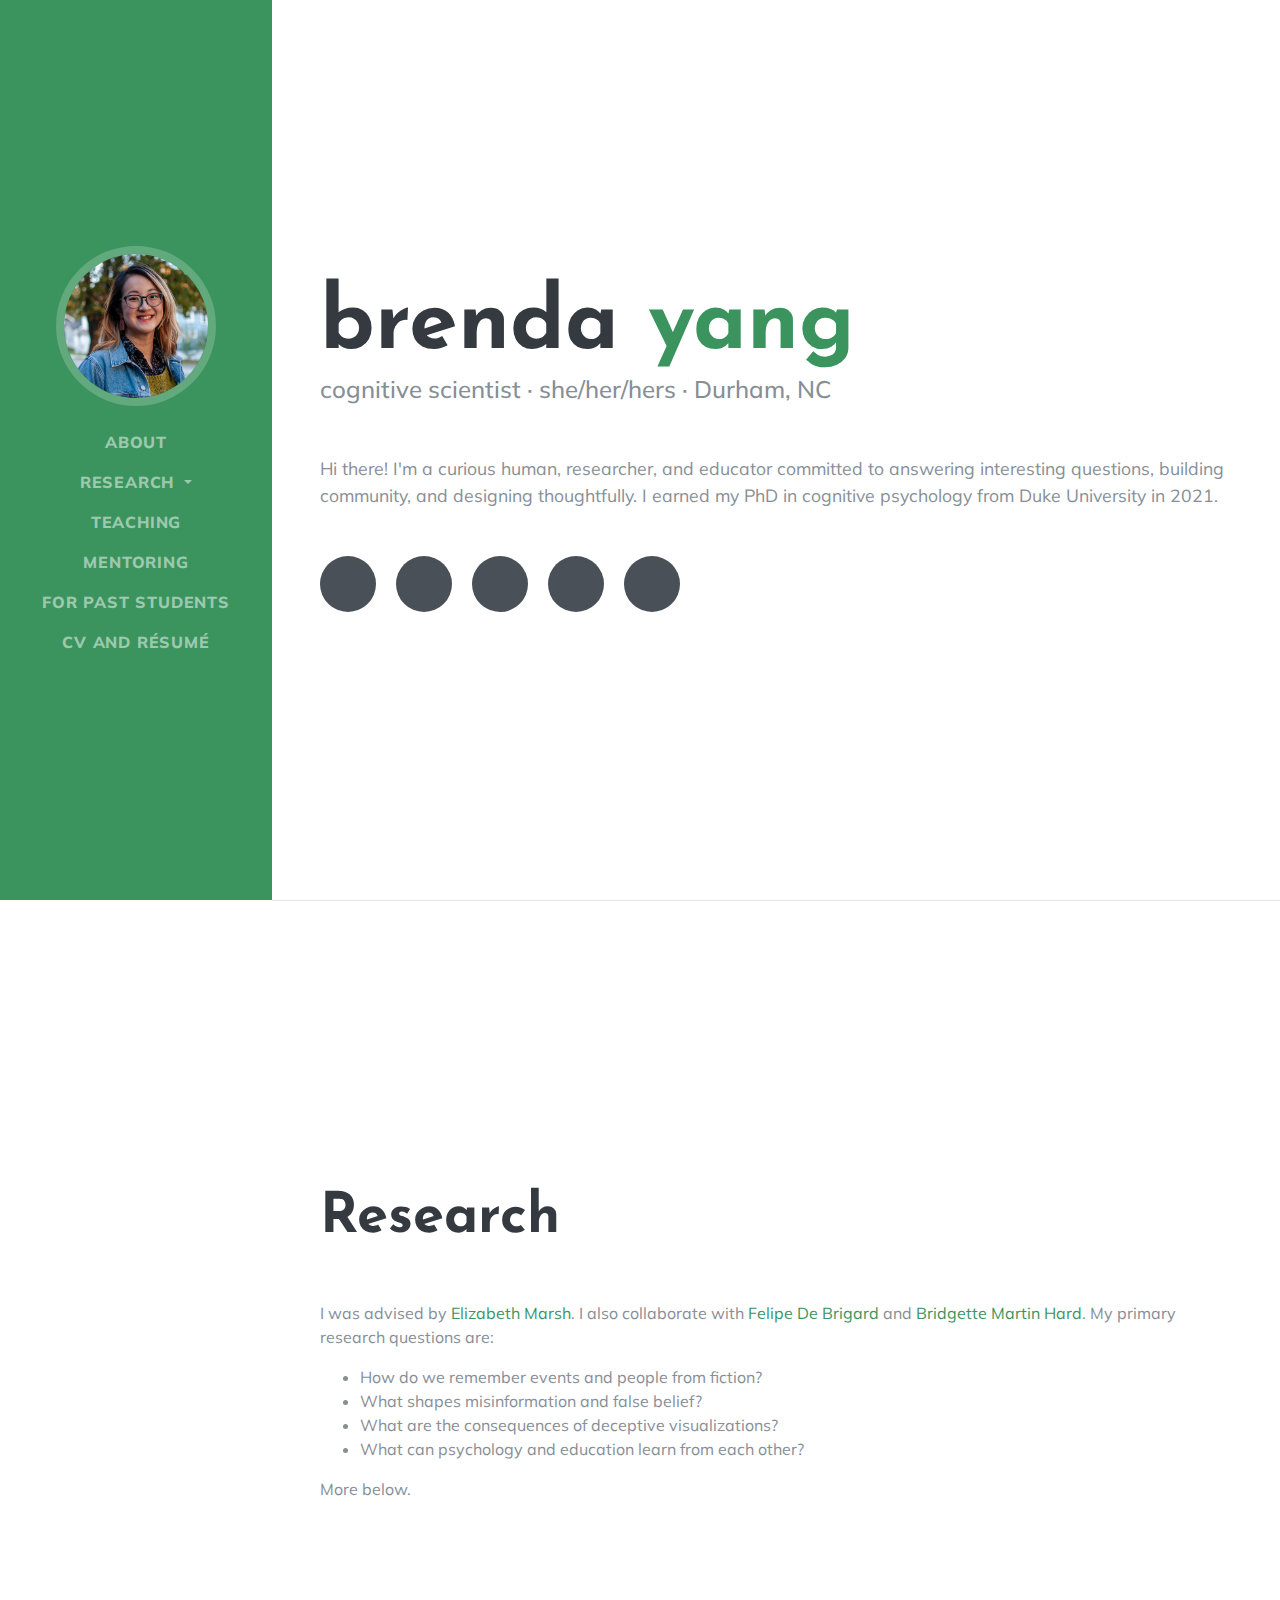
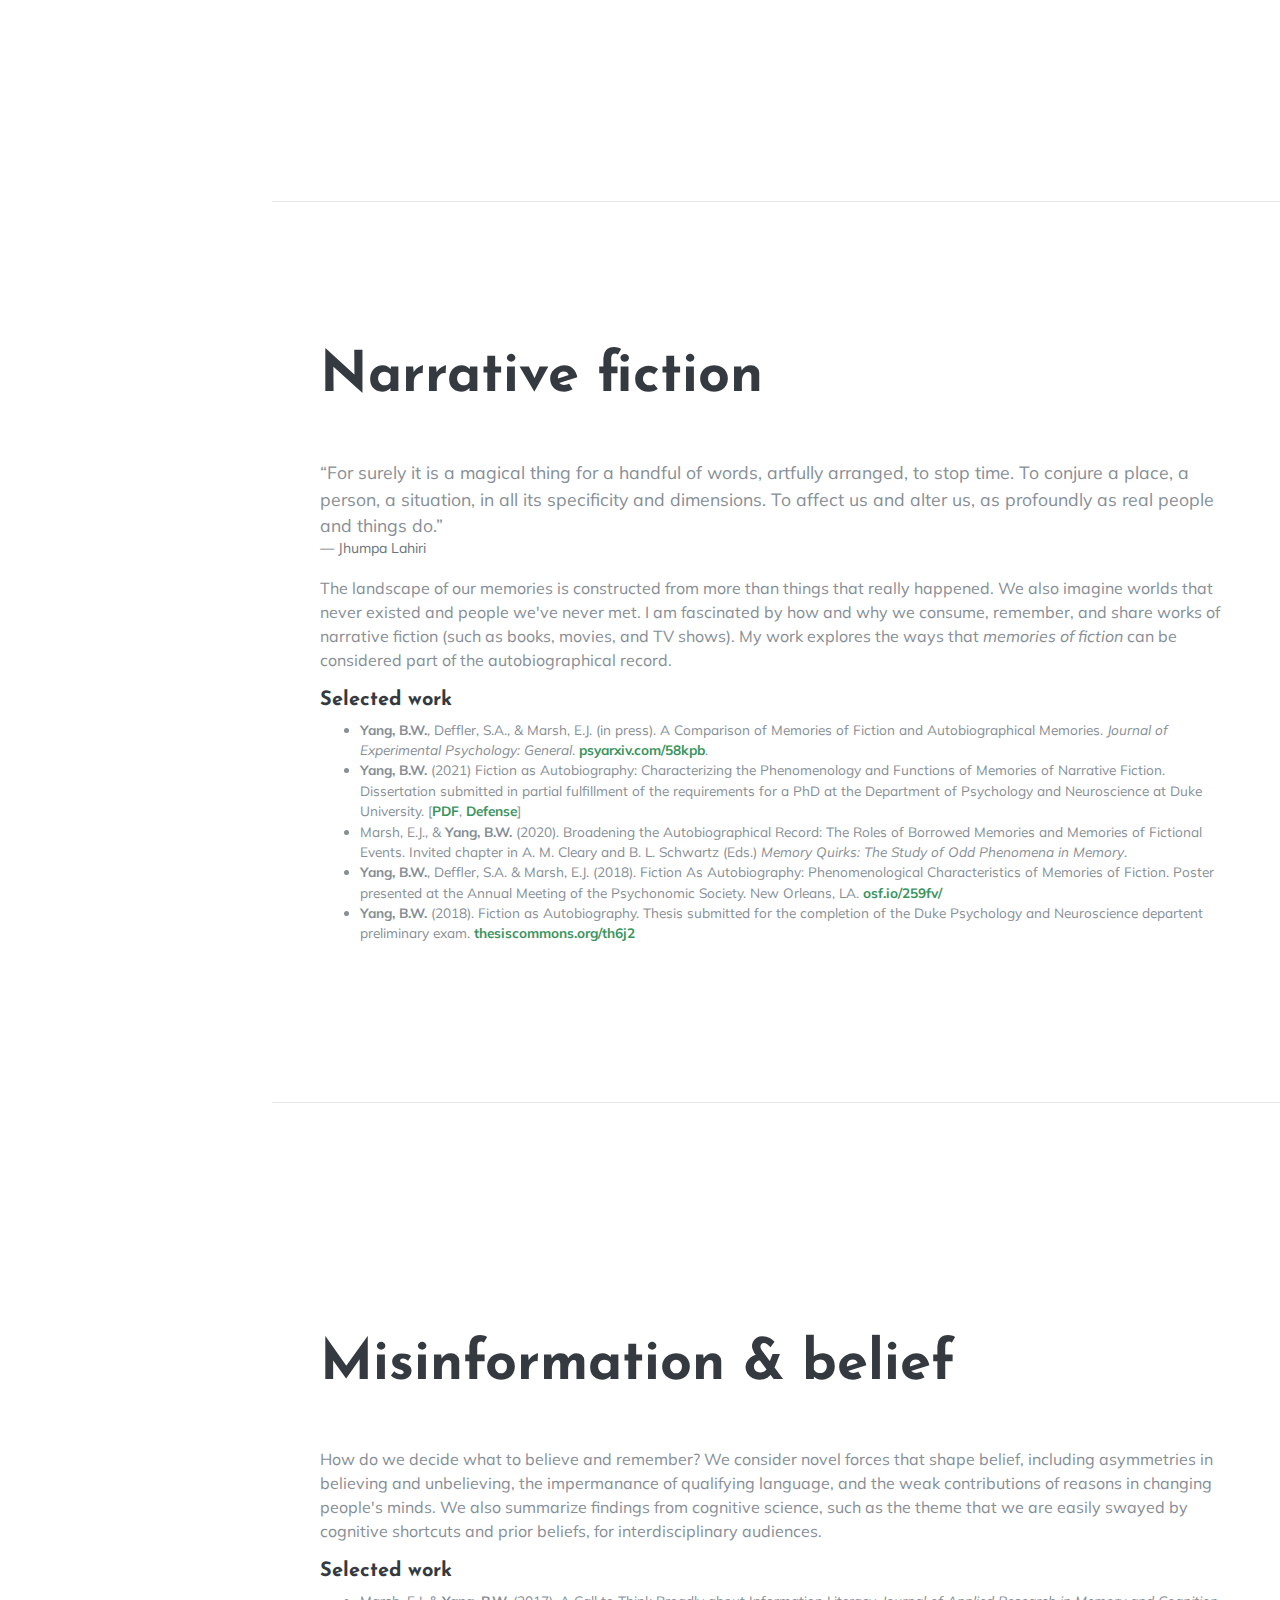
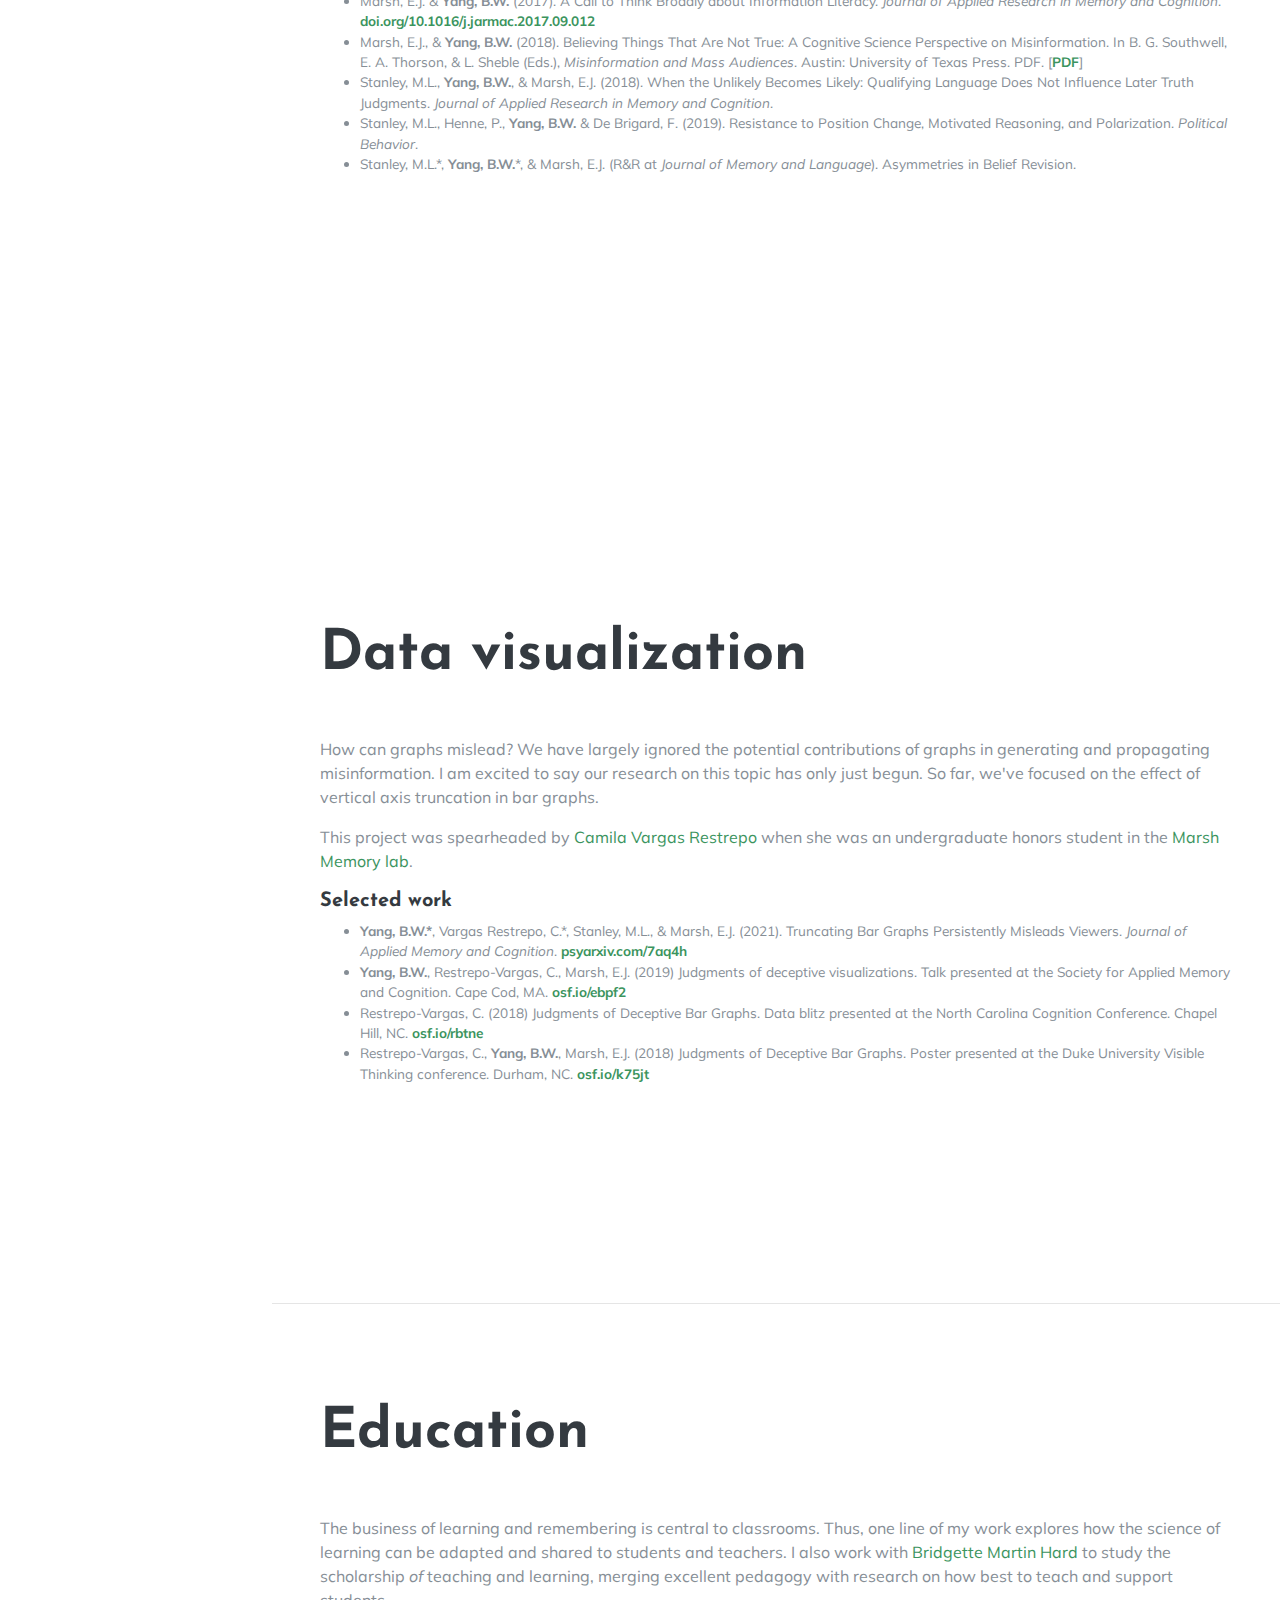
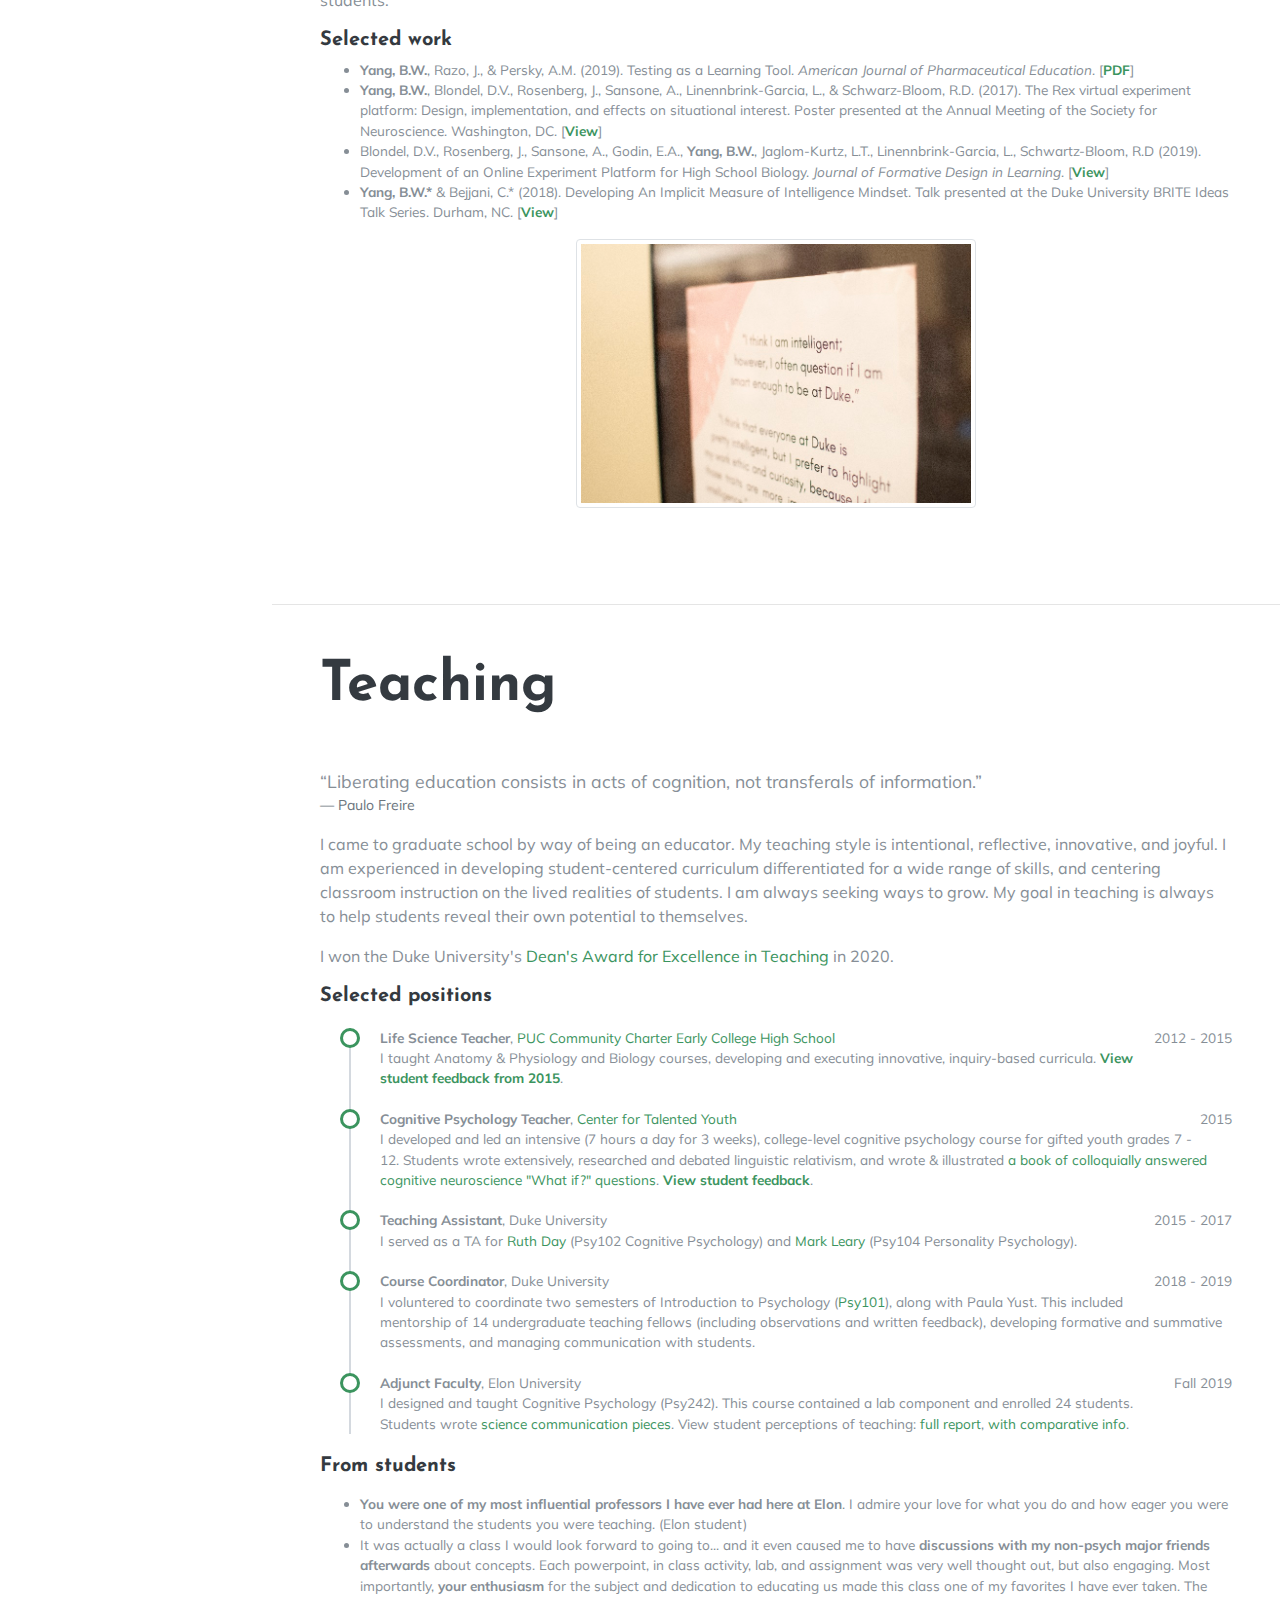
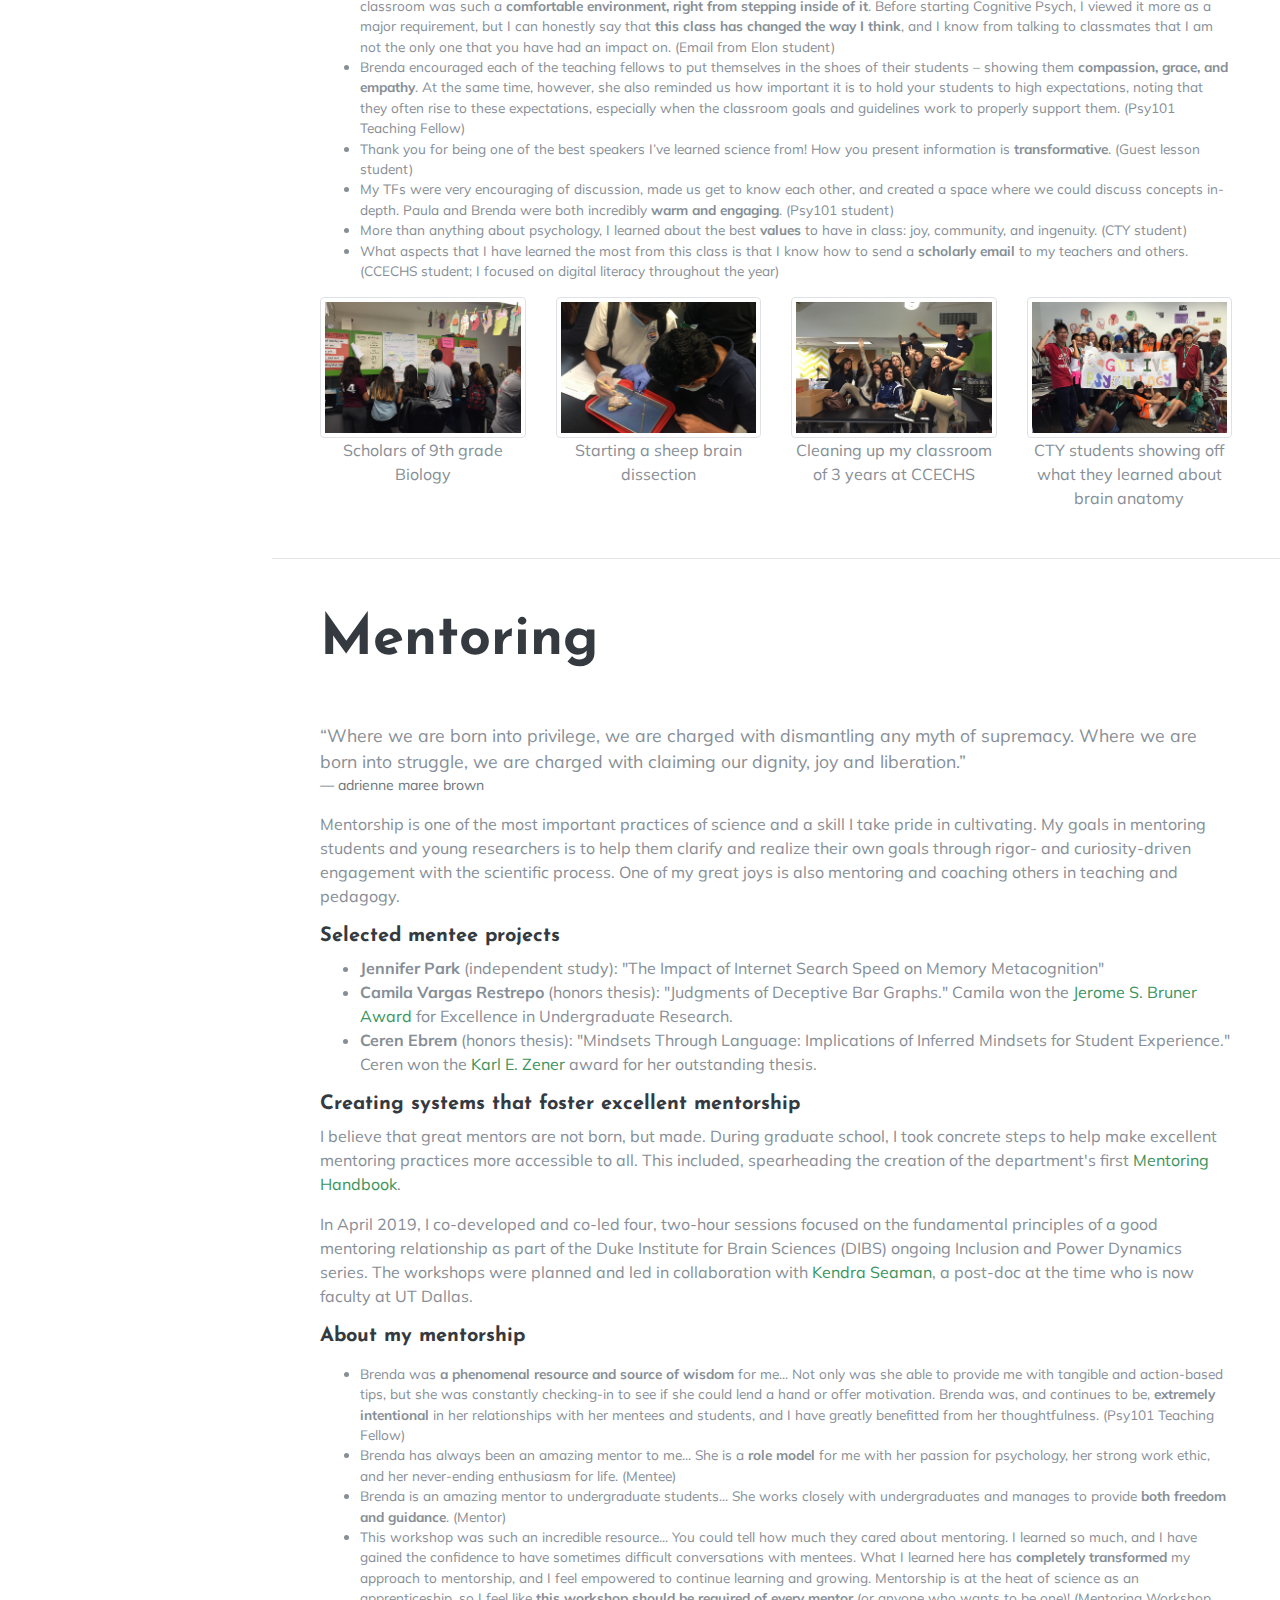
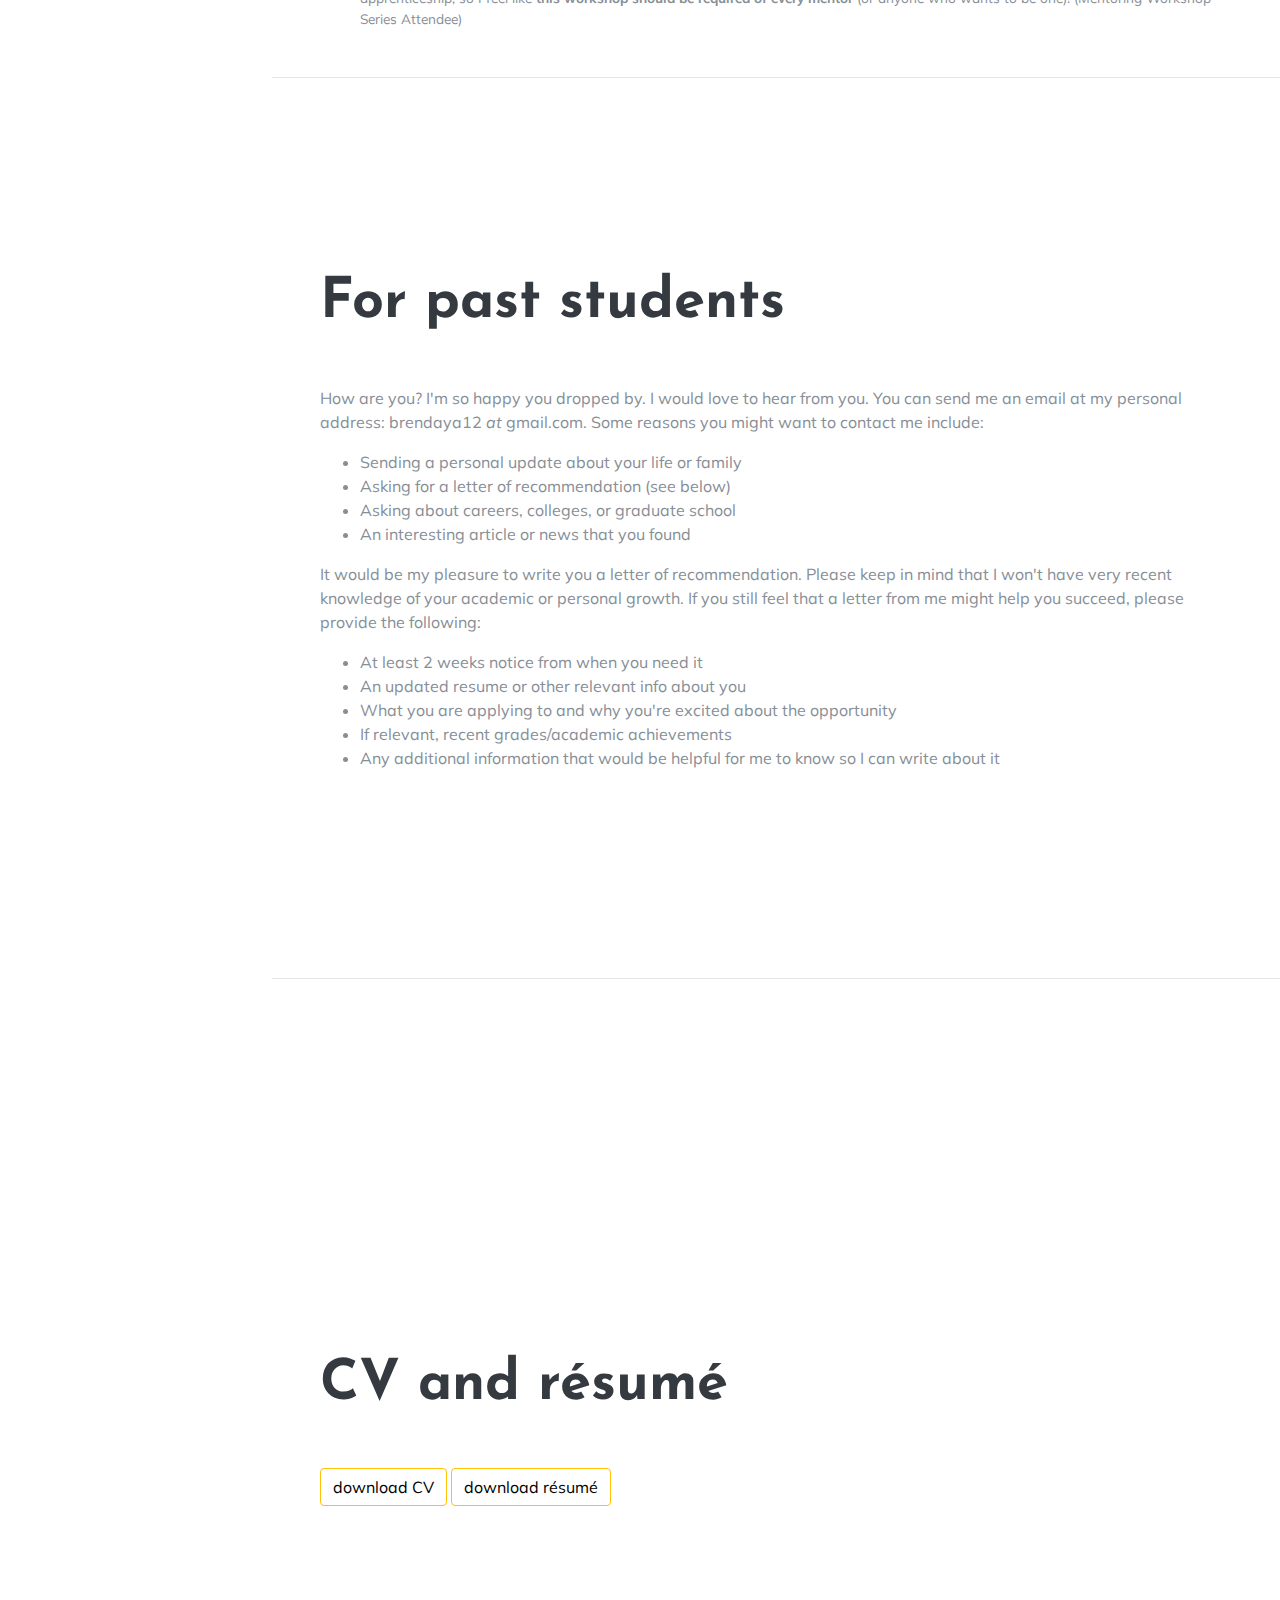
==== commit 90a172b4: "Update docs and pubs" ====
--- a/index.html
+++ b/index.html
@@ -171,28 +171,28 @@
 		<p>The landscape of our memories is constructed from more than things that really happened. We also imagine worlds that never existed and people we've never met. I am fascinated by how and why we consume, remember, and share works of narrative fiction (such as books, movies, and TV shows). My work explores the ways that <i>memories of fiction</i> can be considered part of the autobiographical record.</p>
 	   
 	   <!-- fiction cites -->
-	   <h5>Selected works</h5>
+	   <h5>Selected work</h5>
 	    <ul class="fa-ul mb-0 citations">
+		
+		<li><span class="fa-li" ><i class="far fa-file-alt text-warning" ></i></span>
+			<b>Yang, B.W.</b>, Deffler, S.A., &amp; Marsh, E.J. (in press). A Comparison of Memories of Fiction and Autobiographical Memories. <i>Journal of Experimental Psychology: General</i>. <a href="https://psyarxiv.com/58kpb/"><b>psyarxiv.com/58kpb</b></a>.
+		
+		<li><span class="fa-li" ><i class="fas fa-comment text-warning"></i></span>
+			<b>Yang, B.W.</b> (2021) Fiction as Autobiography: Characterizing the Phenomenology and Functions of Memories of Narrative Fiction. Dissertation submitted in partial fulfillment of the requirements for a PhD at the Department of Psychology and Neuroscience at Duke University. [<a href="https://www.dropbox.com/s/mr0bpoach3eir19/2021-0721-YangDissertation.pdf?dl=0"><b>PDF</b></a>, <a href="https://www.youtube.com/watch?v=L9EscgKFbu4&ab_channel=BrendaYang"><b>Defense</b></a>]
+		</li>
+		
+		</li>
+			<li><span class="fa-li" ><i class="far fa-file-alt text-warning" ></i></span>
+			Marsh, E.J., & <b>Yang, B.W.</b> (2020). Broadening the Autobiographical Record: The Roles of Borrowed Memories and Memories of Fictional Events. Invited chapter in A. M. Cleary and B. L. Schwartz (Eds.) <i>Memory Quirks: The Study of Odd Phenomena in Memory</i>.
+		</li>
+		
 		<li><span class="fa-li citations" ><i class="fas fa-grip-horizontal text-warning" ></i></span>
-			<b>Yang, B.W.</b>, Deffler, S.A. &amp; Marsh, E.J. (2018). Fiction As Autobiography: Phenomenological Characteristics of Memories of Fiction. Poster presented at the Annual Meeting of the Psychonomic Society. New Orleans, LA. [<a href="https://osf.io/259fv/" target="_new"><b>View</b></a>]
+			<b>Yang, B.W.</b>, Deffler, S.A. &amp; Marsh, E.J. (2018). Fiction As Autobiography: Phenomenological Characteristics of Memories of Fiction. Poster presented at the Annual Meeting of the Psychonomic Society. New Orleans, LA. <a href="https://osf.io/259fv/" target="_new"><b>osf.io/259fv/</b></a>
 		</li>
 		
 		<li><span class="fa-li" ><i class="far fa-file-alt text-warning" ></i></span>
-			<b>Yang, B.W.</b> (2018). Fiction as Autobiography. Thesis submitted for the completion of the Duke Psychology and Neuroscience departent preliminary exam. [<a href="https://thesiscommons.org/th6j2"><b>View</b></a>]
-		</li>
-		
-		<li><span class="fa-li" ><i class="far fa-file-alt text-warning" ></i></span>
-			Marsh, E.J., & <b>Yang, B.W.</b> (2020). Broadening the Autobiographical Record: The Roles of Borrowed Memories and Memories of Fictional Events. Invited chapter in A. M. Cleary and B. L. Schwartz (Eds.) <i>Memory Quirks: The Study of Odd Phenomena in Memory.</i></a>
-		</li>
-		
-		<li><span class="fa-li" ><i class="far fa-file-alt text-warning" ></i></span>
-			<b>Yang, B.W.</b>, Deffler, S.A., &amp; Marsh, E.J. (R&amp;R at <i>Journal of Experimental Psychology: General</i>). A Comparison of Memories of Fiction and Autobiographical Memories.</a>
-		</li>
-		
-		
-		
-				
-		
+			<b>Yang, B.W.</b> (2018). Fiction as Autobiography. Thesis submitted for the completion of the Duke Psychology and Neuroscience departent preliminary exam. <a href="https://thesiscommons.org/th6j2"><b>thesiscommons.org/th6j2</b></a>
+		</li>
 		
 		</ul>
 		</p>
@@ -209,12 +209,12 @@
 	  <p>How do we decide what to believe and remember? We consider novel forces that shape belief, including asymmetries in believing and unbelieving, the impermanance of qualifying language, and the weak contributions of reasons in changing people's minds. We also summarize findings from cognitive science, such as the theme that we are easily swayed by cognitive shortcuts and prior beliefs, for interdisciplinary audiences.  </p>
 	  
 	  <!-- misinformation cites -->
-	  <h5>Selected works</h5>
+	  <h5>Selected work</h5>
 	  <ul class="fa-ul mb-0 citations">
 		 <li><span class="fa-li" ><i class="far fa-file-alt text-warning" ></i></span>
-			Marsh, E.J. &amp; <b>Yang, B.W.</b> (2017). A Call to Think Broadly about Information Literacy. <i>Journal of Applied Research in Memory and Cognition</i>. [<a href="https://www.sciencedirect.com/science/article/pii/S2211368117301985"><b>View</b></a>]</li>
+			Marsh, E.J. &amp; <b>Yang, B.W.</b> (2017). A Call to Think Broadly about Information Literacy. <i>Journal of Applied Research in Memory and Cognition</i>. <a href="https://www.sciencedirect.com/science/article/pii/S2211368117301985"><b>doi.org/10.1016/j.jarmac.2017.09.012</b></a></li>
 		<li><span class="fa-li" ><i class="fas fa-book text-warning" ></i></span>
-			Marsh, E.J., &amp; <b>Yang, B.W.</b> (2018). Believing Things That Are Not True: A Cognitive Science Perspective on Misinformation. In B. G. Southwell, E. A. Thorson, &amp; L. Sheble (Eds.), <i>Misinformation and Mass Audiences</i>. Austin: University of Texas Press. PDF. [<a href="https://marshlab.psych.duke.edu/publications/MarshYang2017_Chapter.pdf"><b>View</b></a>]
+			Marsh, E.J., &amp; <b>Yang, B.W.</b> (2018). Believing Things That Are Not True: A Cognitive Science Perspective on Misinformation. In B. G. Southwell, E. A. Thorson, &amp; L. Sheble (Eds.), <i>Misinformation and Mass Audiences</i>. Austin: University of Texas Press. PDF. [<a href="https://marshlab.psych.duke.edu/publications/MarshYang2017_Chapter.pdf"><b>PDF</b></a>]
 		</li>
 		<li><span class="fa-li" ><i class="far fa-file-alt text-warning" ></i></span>
 			Stanley, M.L., <b>Yang, B.W.</b>, &amp; Marsh, E.J. (2018). When the Unlikely Becomes Likely: Qualifying Language Does Not Influence Later Truth Judgments. <i>Journal of Applied Research in Memory and Cognition</i>.
@@ -239,14 +239,14 @@
 		<p>This project was spearheaded by <a href="https://cavarres.com/" target="_new">Camila Vargas Restrepo</a> when she was an undergraduate honors student in the <a href="https://www.marshmemorylab.com/">Marsh Memory lab</a>.</p>
 		
 		<!-- data vis cites -->
-		<h5>Selected works</h5>
+		<h5>Selected work</h5>
 		<ul class="fa-ul mb-0 citations">
 		
 		<li><span class="fa-li" ><i class="far fa-file-alt text-warning" ></i></span>
-			<b>Yang, B.W.*</b>, Vargas Restrepo, C.*, Stanley, M.L., &amp; Marsh, E.J. (2021). Truncating Bar Graphs Persistently Misleads Viewers.</a> <i>Journal of Applied Memory and Cognition</i>. [<b><a href="https://psyarxiv.com/7aq4h/">PDF</a></b>]
+			<b>Yang, B.W.*</b>, Vargas Restrepo, C.*, Stanley, M.L., &amp; Marsh, E.J. (2021). Truncating Bar Graphs Persistently Misleads Viewers.</a> <i>Journal of Applied Memory and Cognition</i>. <b><a href="https://psyarxiv.com/7aq4h/">psyarxiv.com/7aq4h</a></b>
 		</li>
 				<li><span class="fa-li" ><i class="fas fa-comment text-warning"></i></span>
-			<b>Yang, B.W.</b>, Restrepo-Vargas, C., Marsh, E.J. (2019) Judgments of deceptive visualizations. Talk presented at the Society for Applied Memory and Cognition. Cape Cod, MA. [<a href="https://osf.io/ebpf2/" target="_new"><b>View</b></a>]
+			<b>Yang, B.W.</b>, Restrepo-Vargas, C., Marsh, E.J. (2019) Judgments of deceptive visualizations. Talk presented at the Society for Applied Memory and Cognition. Cape Cod, MA. <a href="https://osf.io/ebpf2/" target="_new"><b>osf.io/ebpf2</b></a>
 		</li>
 		<!--
 		<li id = "research"><span class="fa-li" ><i class="fas fa-comment text-warning" ></i></span>
@@ -254,10 +254,10 @@
 		</li>
 		-->
 		<li><span class="fa-li" ><i class="fas fa-comment text-warning" ></i></span>
-			Restrepo-Vargas, C. (2018) Judgments of Deceptive Bar Graphs. Data blitz presented at the North Carolina Cognition Conference. Chapel Hill, NC. [<a href="https://osf.io/rbtne/" target="_new"><b>View</b></a>]
+			Restrepo-Vargas, C. (2018) Judgments of Deceptive Bar Graphs. Data blitz presented at the North Carolina Cognition Conference. Chapel Hill, NC. <a href="https://osf.io/rbtne/" target="_new"><b>osf.io/rbtne</b></a>
 		</li>
 		<li><span class="fa-li" ><i class="fas fa-grip-horizontal text-warning"></i></span>
-			Restrepo-Vargas, C., <b>Yang, B.W.</b>, Marsh, E.J. (2018) Judgments of Deceptive Bar Graphs. Poster presented at the Duke University Visible Thinking conference. Durham, NC. [<a href="https://osf.io/k75jt/" target="_new"><b>View</b></a>]
+			Restrepo-Vargas, C., <b>Yang, B.W.</b>, Marsh, E.J. (2018) Judgments of Deceptive Bar Graphs. Poster presented at the Duke University Visible Thinking conference. Durham, NC. <a href="https://osf.io/k75jt/" target="_new"><b>osf.io/k75jt</b></a>
 		</li>
 
 		</ul>
@@ -274,19 +274,23 @@
 		<p>The business of learning and remembering is central to classrooms. Thus, one line of my work explores how the science of learning can be adapted and shared to students and teachers. I also work with <a href="https://sites.duke.edu/britelab/" target="_new">Bridgette Martin Hard</a> to study the scholarship <i>of</i> teaching and learning, merging excellent pedagogy with research on how best to teach and support students.</p>
 		
 		<!-- education cites -->
-		<h5>Selected works</h5>
-		<ul class="fa-ul mb-0 citations">				
-			
+		<h5>Selected work</h5>
+		<ul class="fa-ul mb-0 citations">	
+
+			<li><span class="fa-li" ><i class="far fa-file-alt text-warning" ></i></span>
+			<b>Yang, B.W.</b>, Razo, J., &amp; Persky, A.M. (2019). Testing as a Learning Tool. <i>American Journal of Pharmaceutical Education</i>. [<a href="https://www.ajpe.org/content/ajpe/83/9/7324.full.pdf" target="_new"><b>PDF</b></a>]
+			</li>		
+		
 			<li><span class="fa-li" ><i class="fas fa-grip-horizontal text-warning"></i></span>
 			<b>Yang, B.W.</b>, Blondel, D.V., Rosenberg, J., Sansone, A., Linennbrink-Garcia, L., &amp;  Schwarz-Bloom, R.D. (2017). The Rex virtual experiment platform: Design, implementation, and effects on situational interest. Poster presented at the Annual Meeting of the Society for Neuroscience. Washington, DC. [<a href="https://osf.io/h79te/" target="_new"><b>View</b></a>]</li>
 			
 			<li><span class="fa-li" ><i class="far fa-file-alt text-warning"></i></span>
-			Blondel, D.V., Rosenberg, J., Sansone, A., Godin, E.A., <b>Yang, B.W.</b>, Jaglom-Kurtz, L.T., Linennbrink-Garcia, L., Schwartz-Bloom, R.D (2019). Development of an Online Experiment Platform for High School Biology. <i>Journal of Formative Design in Learning</i>. [<b><a href="https://link.springer.com/article/10.1007/s41686-019-00030-5" target="_new">View</a></b>]</li> 			
+			Blondel, D.V., Rosenberg, J., Sansone, A., Godin, E.A., <b>Yang, B.W.</b>, Jaglom-Kurtz, L.T., Linennbrink-Garcia, L., Schwartz-Bloom, R.D (2019). Development of an Online Experiment Platform for High School Biology. <i>Journal of Formative Design in Learning</i>. [<b><a href="https://link.springer.com/article/10.1007/s41686-019-00030-5" target="_new">View</a></b>]</li> 	
+		
 			<li id = "research"><span class="fa-li" ><i class="fas fa-comment text-warning" ></i></span>
 			<b>Yang, B.W.*</b> &amp; Bejjani, C.* (2018). Developing An Implicit Measure of Intelligence Mindset. Talk presented at the Duke University BRITE Ideas Talk Series. Durham, NC. [<a href="https://docs.google.com/presentation/d/1HhrLGoGYro3lDYHnrALu1mX2-Cm-0MIbuFbx9j2LUiI/edit?usp=sharing" target="_new"><b>View</b></a>]</li>
 			
-			<li><span class="fa-li" ><i class="far fa-file-alt text-warning" ></i></span>
-			<b>Yang, B.W.</b>, Razo, J., &amp; Persky, A.M. (2019). Testing as a Learning Tool. <i>American Journal of Pharmaceutical Education</i>. [<a href="https://www.ajpe.org/doi/pdf/10.5688/ajpe7324" target="_new"><b>View</b></a>]</li>
+			
 		</ul>
 	  
 
@@ -322,7 +326,9 @@
 		
         <p>I came to graduate school by way of being an educator. My teaching style is intentional, reflective, innovative, and joyful. I am experienced in developing student-centered curriculum differentiated for a wide range of skills, and centering classroom instruction on the lived realities of students. I am always seeking ways to grow. My goal in teaching is always to help students reveal their own potential to themselves.</p>
 		
-		<p>I won the Duke University's <a href="https://gradschool.duke.edu/about/news/2020-dean-s-awards-brenda-yang">Dean's Award for Excellence in Teaching</a> in 2020. See my <a href="https://sites.google.com/view/brendayang-teaching/home?authuser=0" target="_new"><b>teaching portfolio</b></a> for course syllabi, detailed student evaluations, and more.</p>
+		<p>I won the Duke University's <a href="https://gradschool.duke.edu/about/news/2020-dean-s-awards-brenda-yang">Dean's Award for Excellence in Teaching</a> in 2020.
+		
+		<!--See my <a href="https://sites.google.com/view/brendayang-teaching/home?authuser=0" target="_new"><b>teaching portfolio</b></a> for course syllabi, detailed student evaluations, and more.</p>-->
 		<p>
 		
 		<!-- https://www.w3schools.com/howto/howto_css_timeline.asp -->
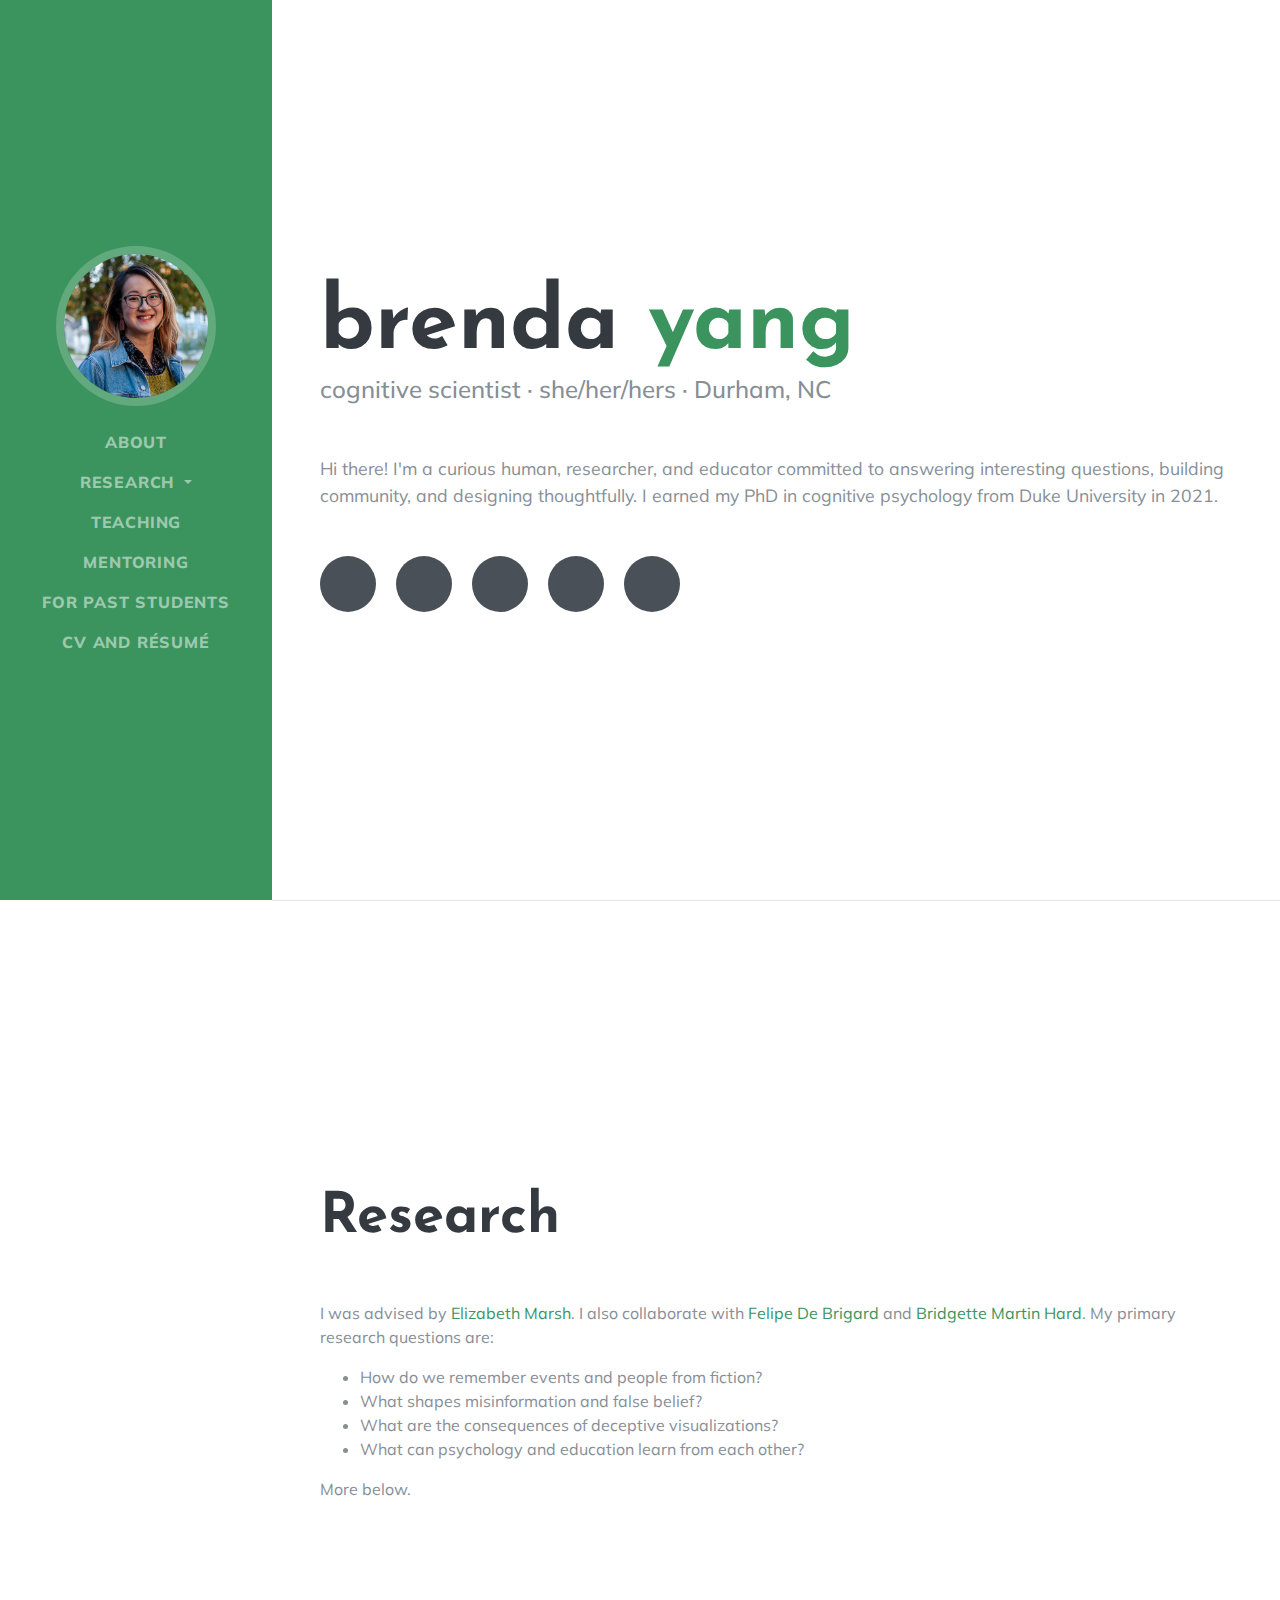
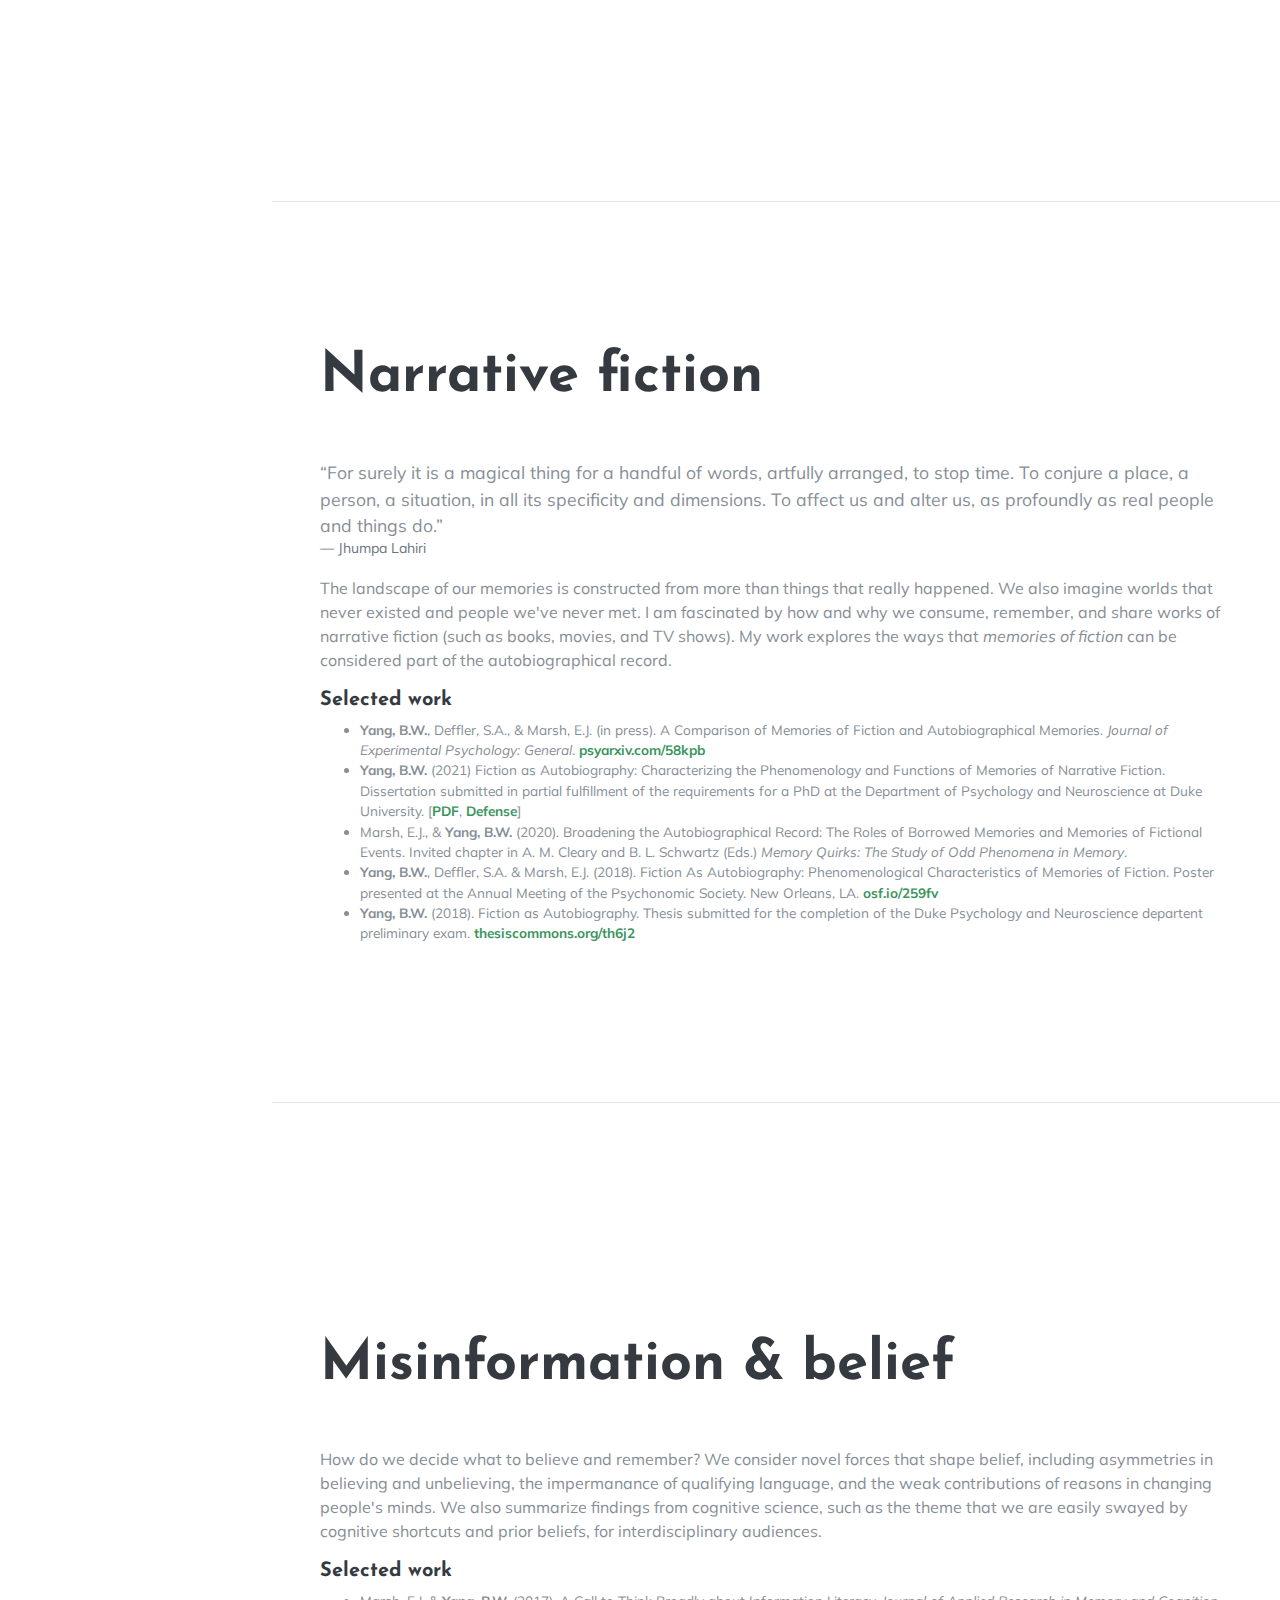
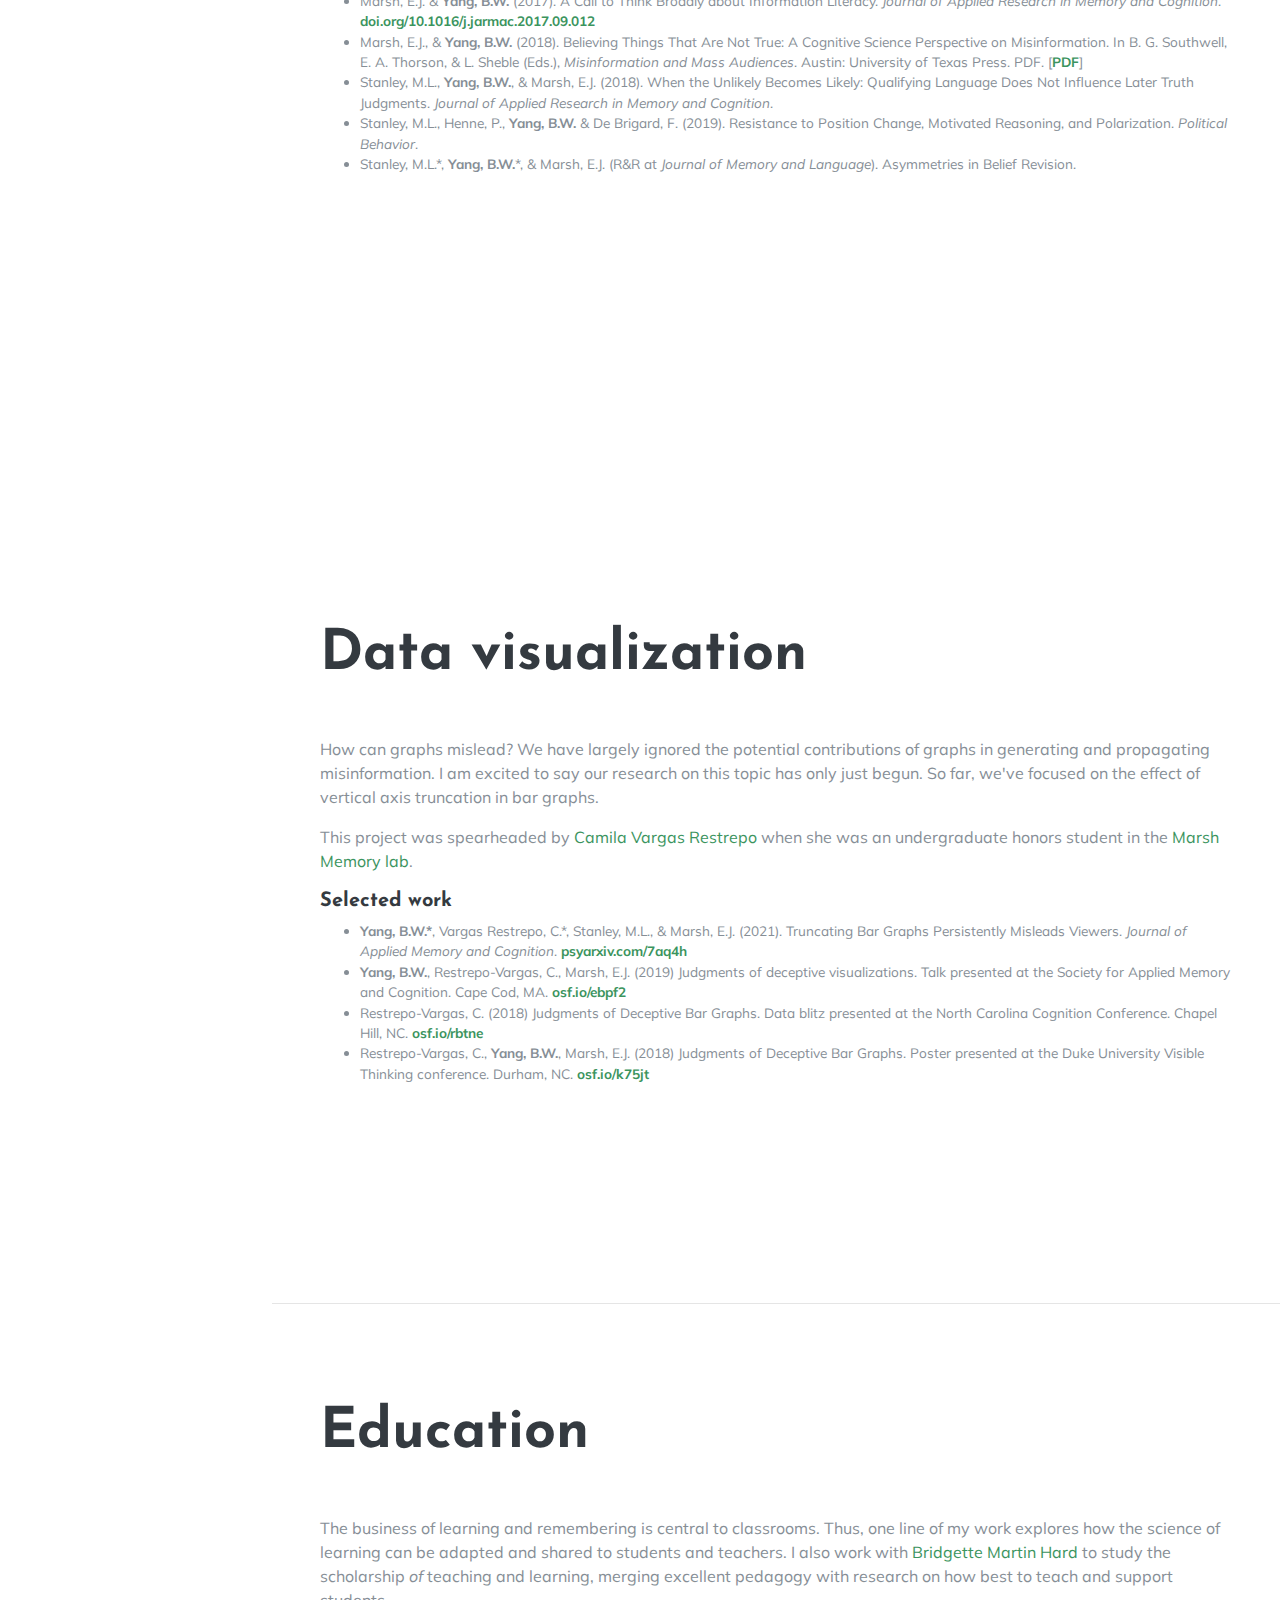
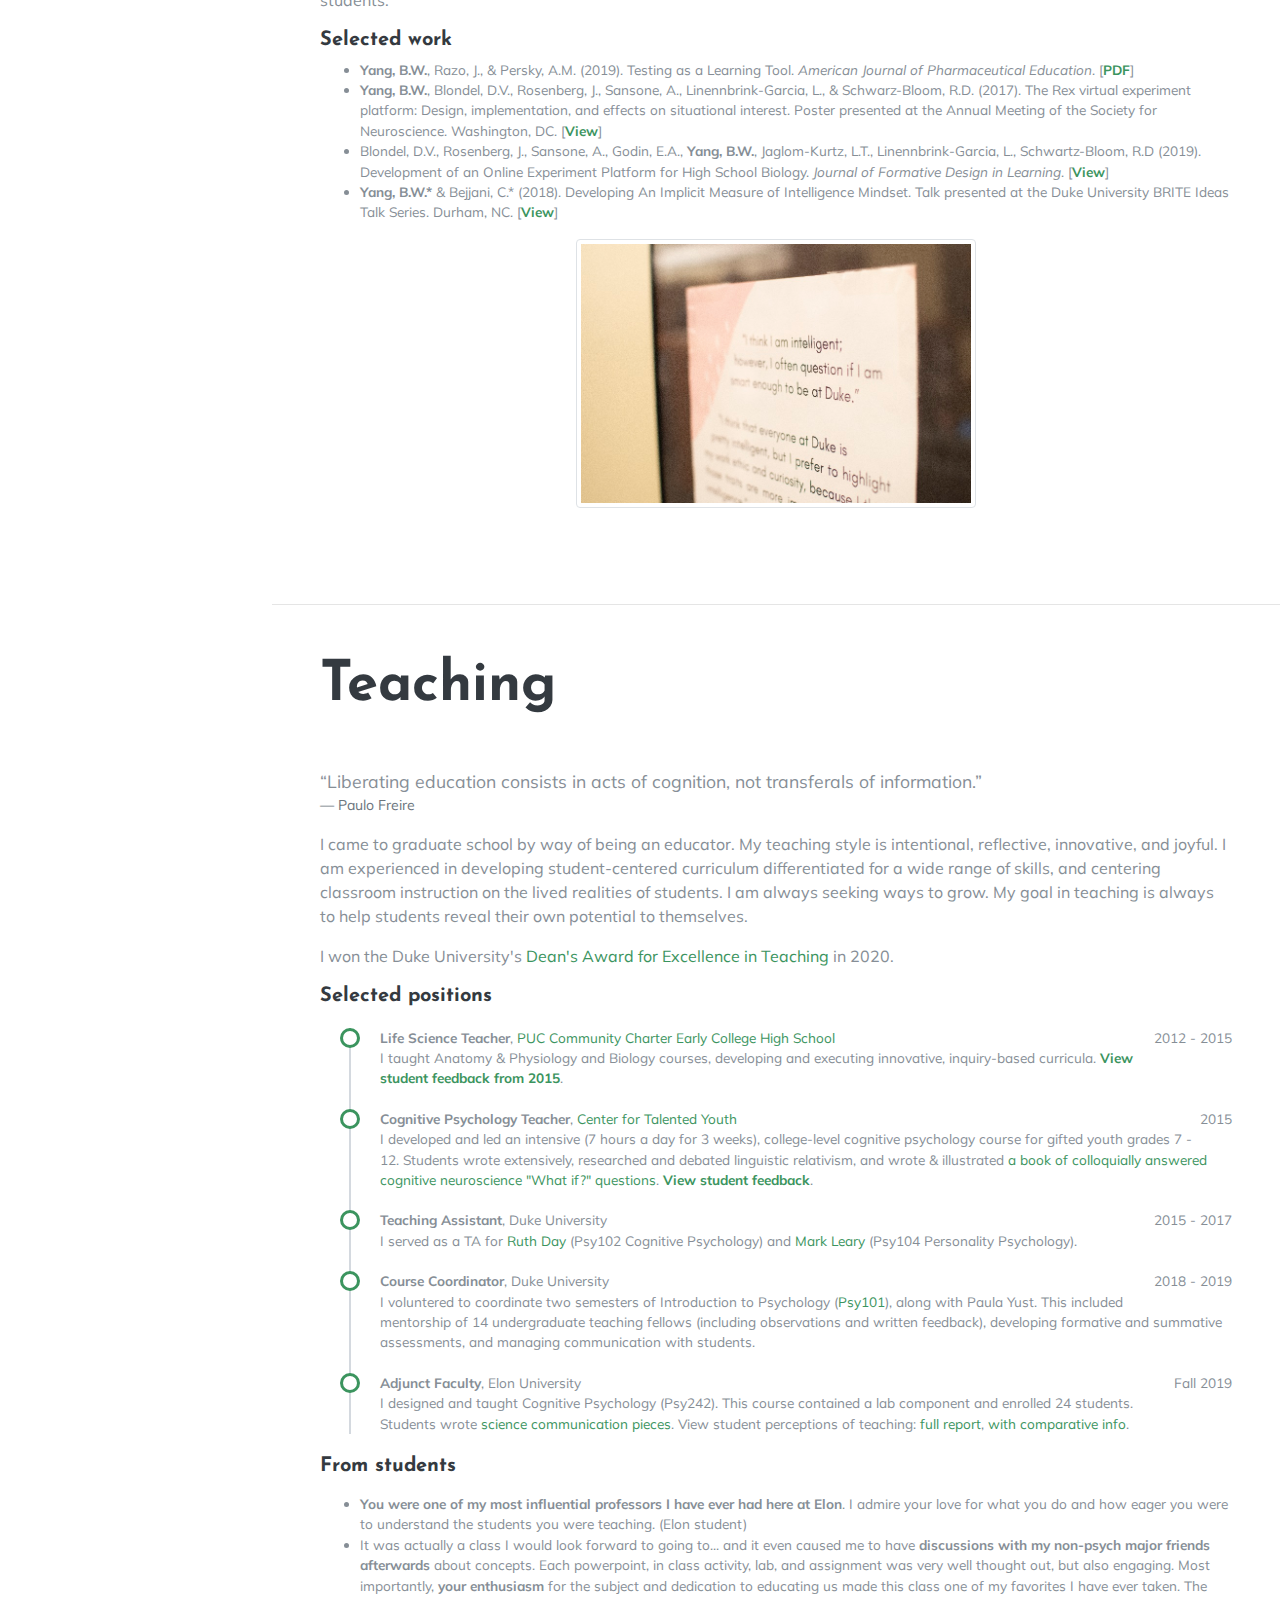
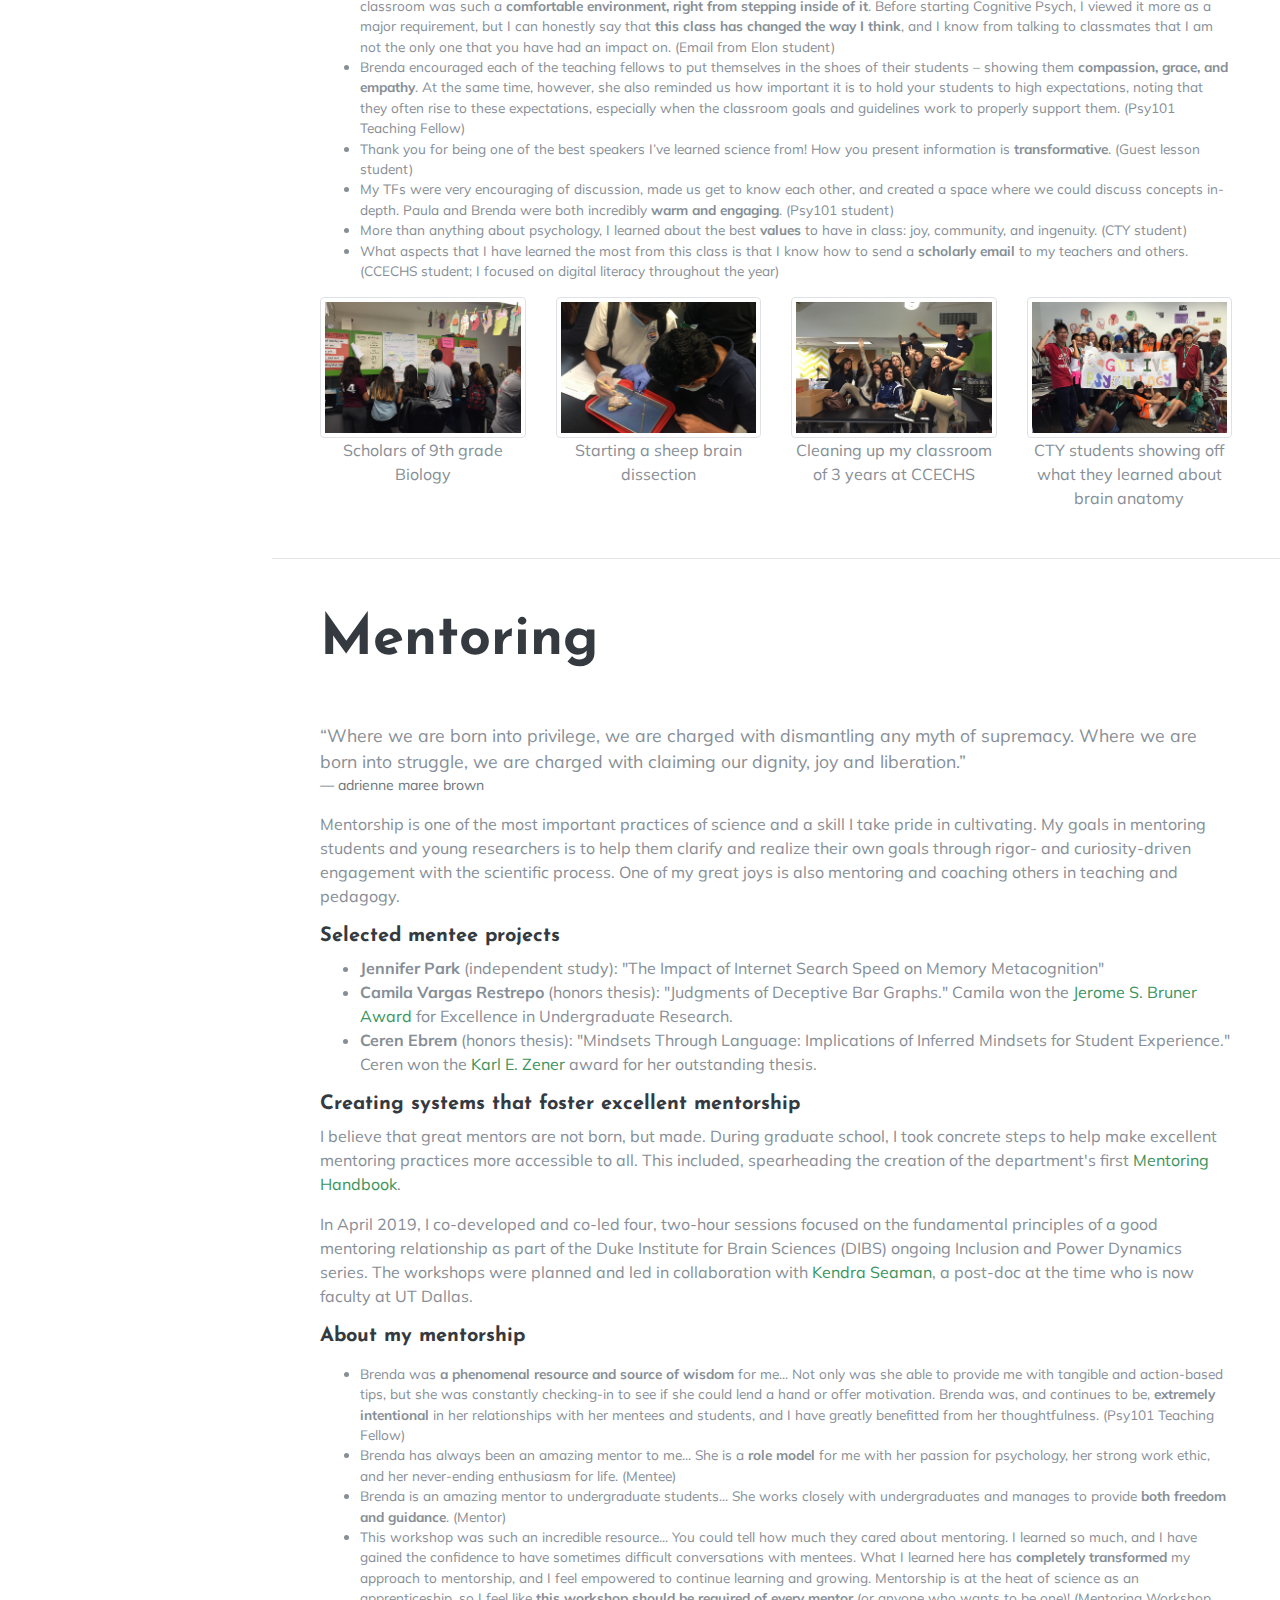
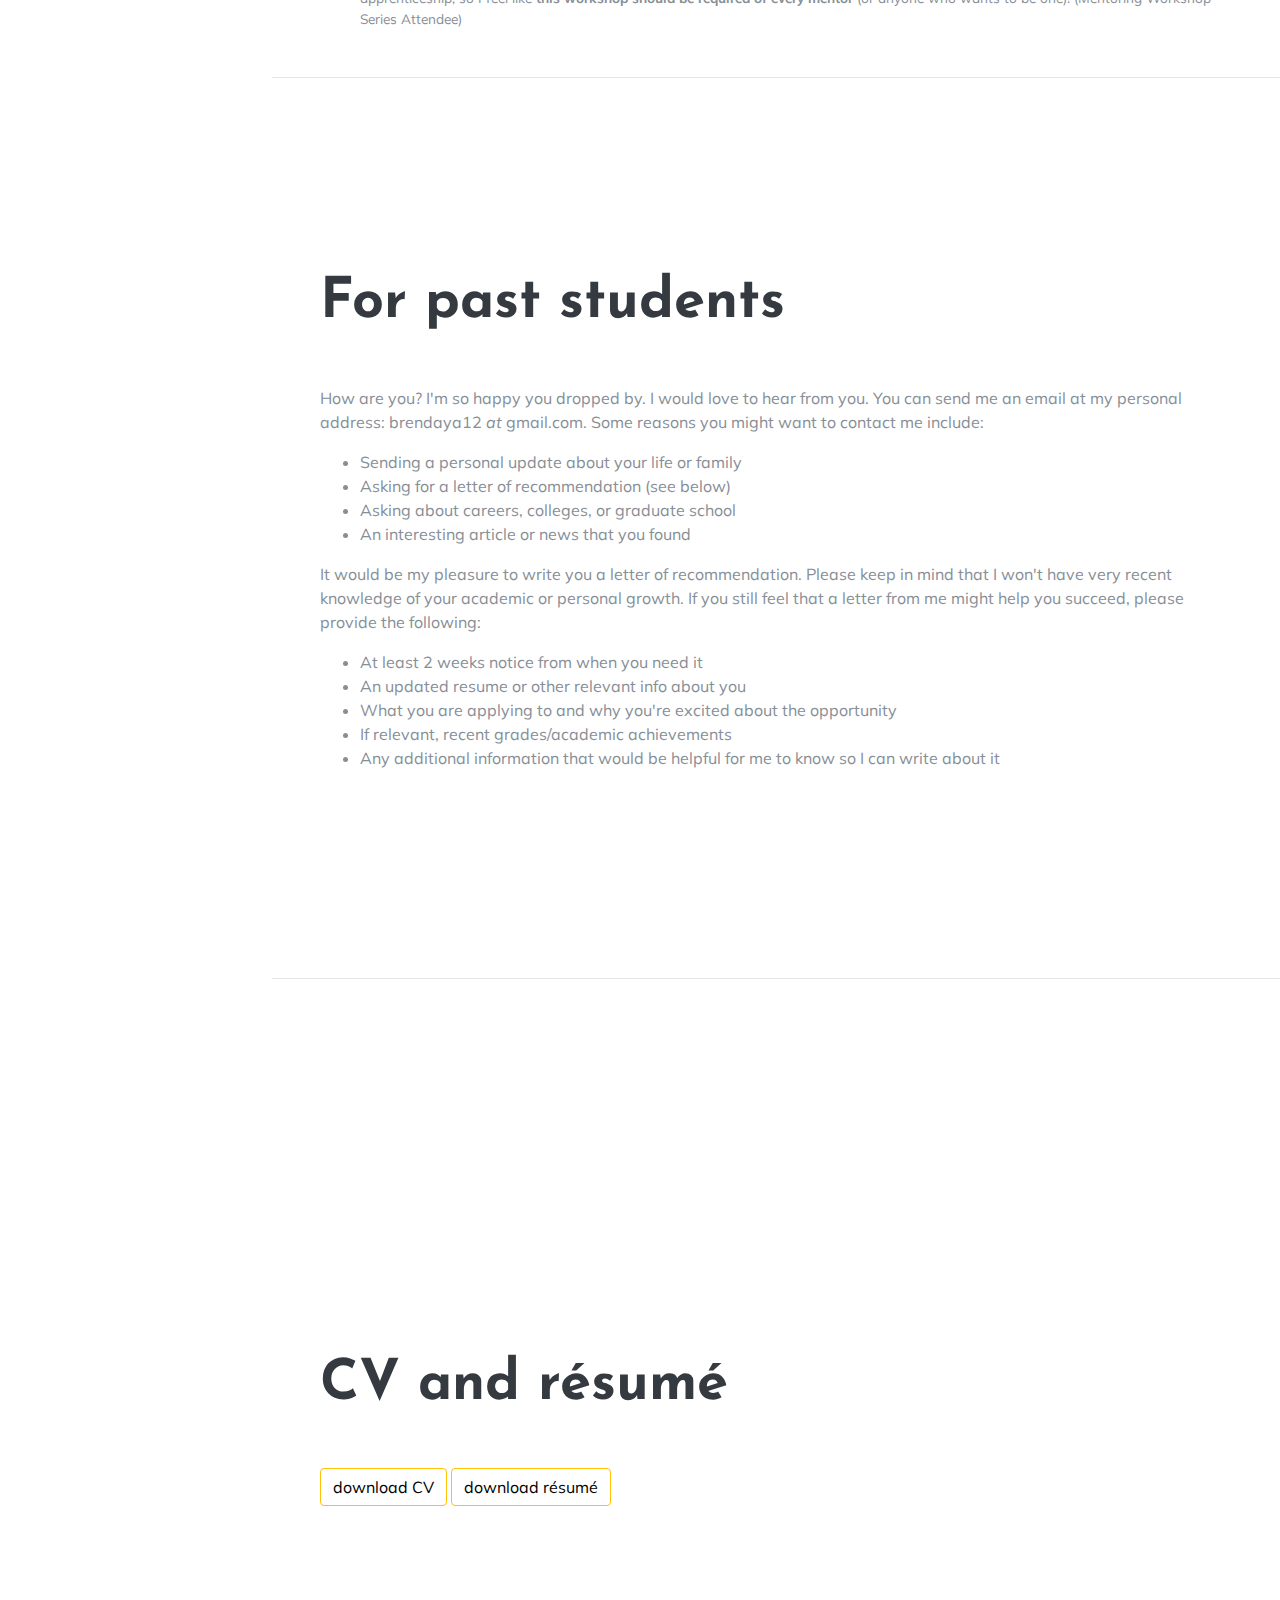
==== commit 1908b37a: "Punctuation tweaks" ====
--- a/index.html
+++ b/index.html
@@ -175,7 +175,7 @@
 	    <ul class="fa-ul mb-0 citations">
 		
 		<li><span class="fa-li" ><i class="far fa-file-alt text-warning" ></i></span>
-			<b>Yang, B.W.</b>, Deffler, S.A., &amp; Marsh, E.J. (in press). A Comparison of Memories of Fiction and Autobiographical Memories. <i>Journal of Experimental Psychology: General</i>. <a href="https://psyarxiv.com/58kpb/"><b>psyarxiv.com/58kpb</b></a>.
+			<b>Yang, B.W.</b>, Deffler, S.A., &amp; Marsh, E.J. (in press). A Comparison of Memories of Fiction and Autobiographical Memories. <i>Journal of Experimental Psychology: General</i>. <a href="https://psyarxiv.com/58kpb/"><b>psyarxiv.com/58kpb</b></a>
 		
 		<li><span class="fa-li" ><i class="fas fa-comment text-warning"></i></span>
 			<b>Yang, B.W.</b> (2021) Fiction as Autobiography: Characterizing the Phenomenology and Functions of Memories of Narrative Fiction. Dissertation submitted in partial fulfillment of the requirements for a PhD at the Department of Psychology and Neuroscience at Duke University. [<a href="https://www.dropbox.com/s/mr0bpoach3eir19/2021-0721-YangDissertation.pdf?dl=0"><b>PDF</b></a>, <a href="https://www.youtube.com/watch?v=L9EscgKFbu4&ab_channel=BrendaYang"><b>Defense</b></a>]
@@ -187,7 +187,7 @@
 		</li>
 		
 		<li><span class="fa-li citations" ><i class="fas fa-grip-horizontal text-warning" ></i></span>
-			<b>Yang, B.W.</b>, Deffler, S.A. &amp; Marsh, E.J. (2018). Fiction As Autobiography: Phenomenological Characteristics of Memories of Fiction. Poster presented at the Annual Meeting of the Psychonomic Society. New Orleans, LA. <a href="https://osf.io/259fv/" target="_new"><b>osf.io/259fv/</b></a>
+			<b>Yang, B.W.</b>, Deffler, S.A. &amp; Marsh, E.J. (2018). Fiction As Autobiography: Phenomenological Characteristics of Memories of Fiction. Poster presented at the Annual Meeting of the Psychonomic Society. New Orleans, LA. <a href="https://osf.io/259fv/" target="_new"><b>osf.io/259fv</b></a>
 		</li>
 		
 		<li><span class="fa-li" ><i class="far fa-file-alt text-warning" ></i></span>
